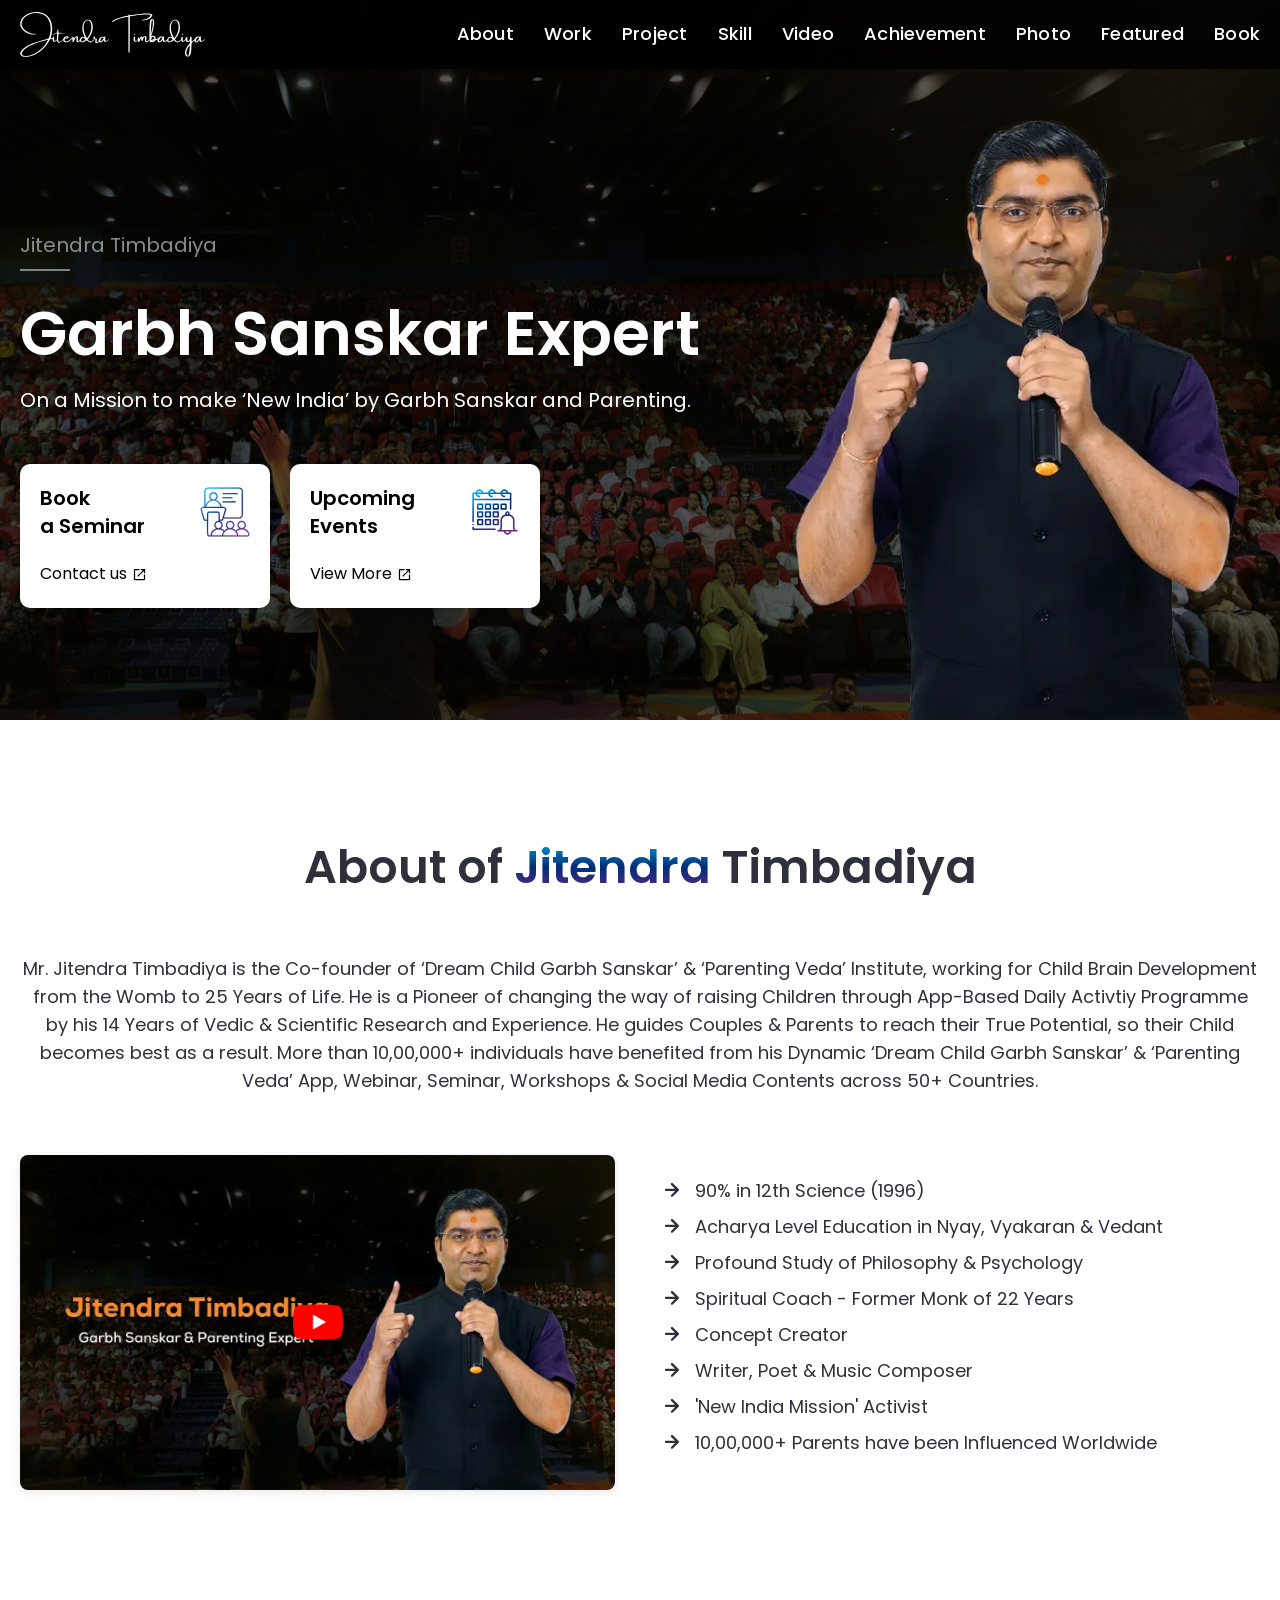
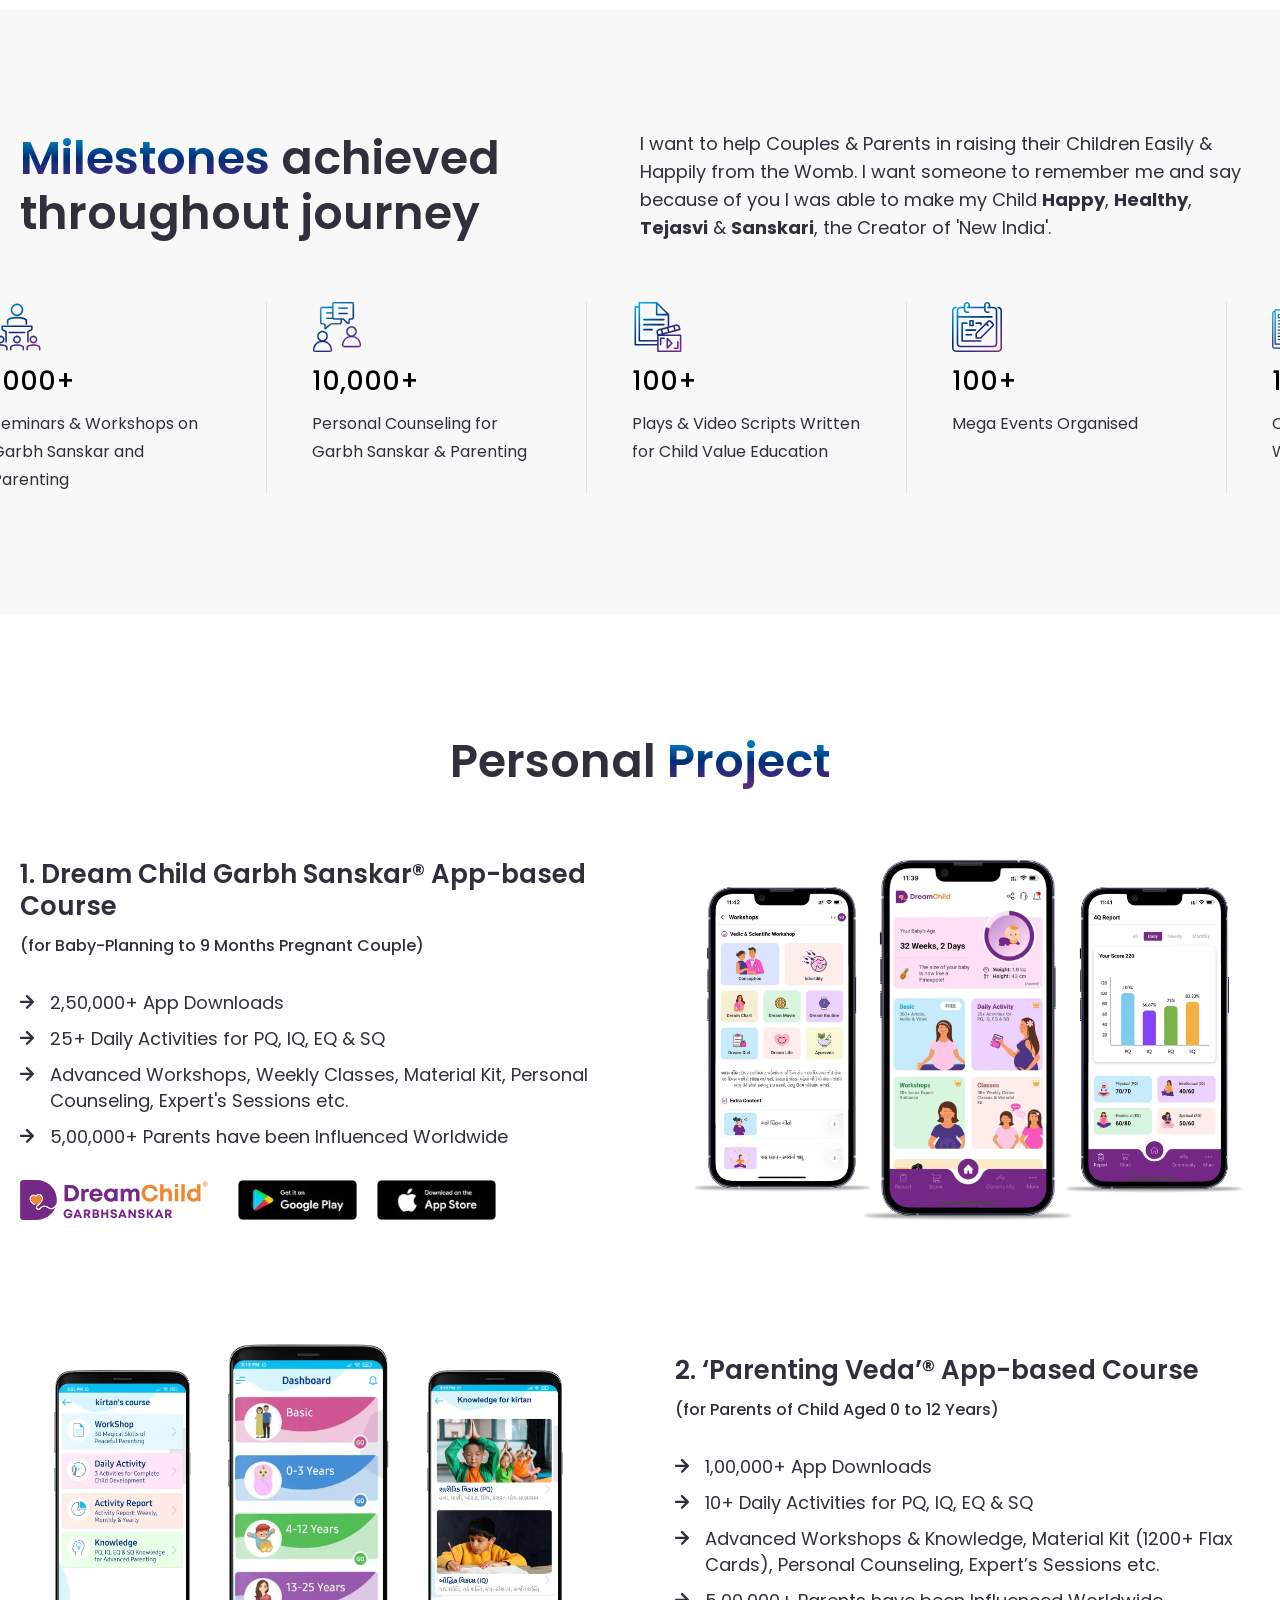
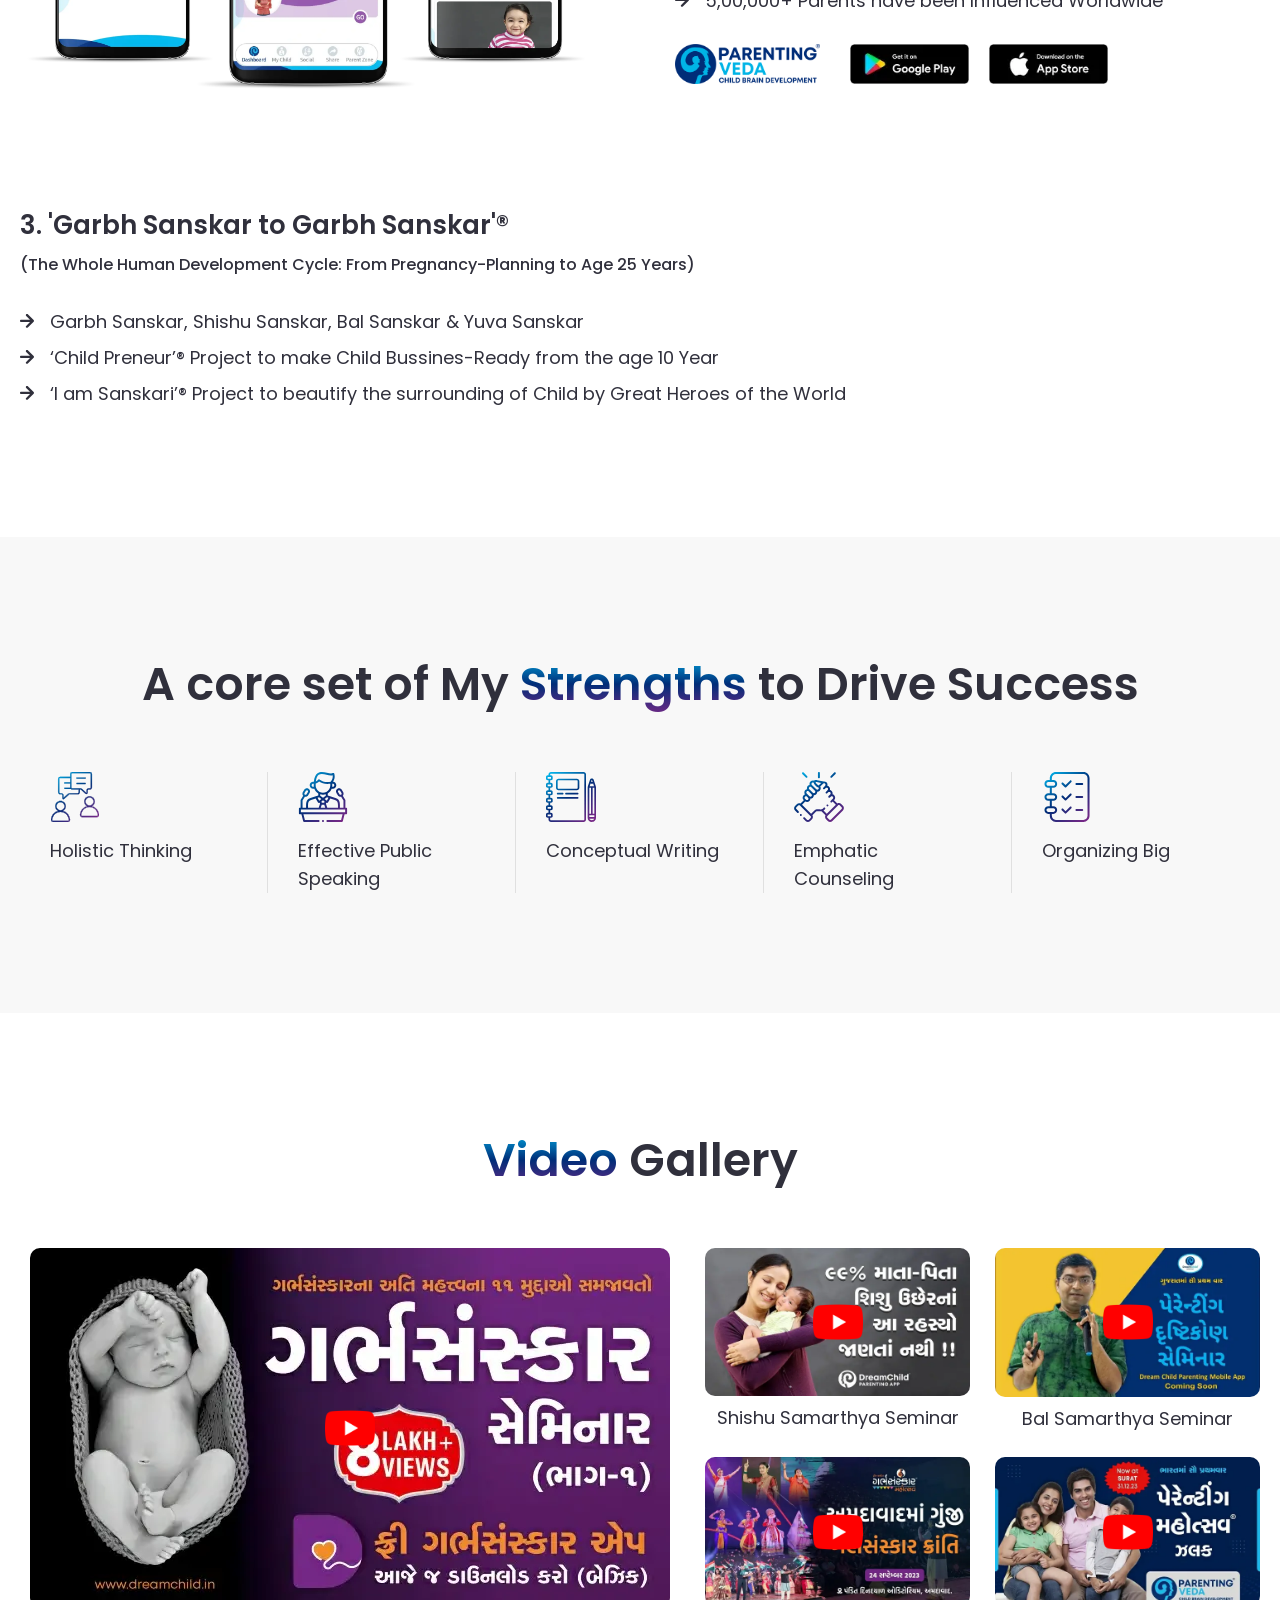
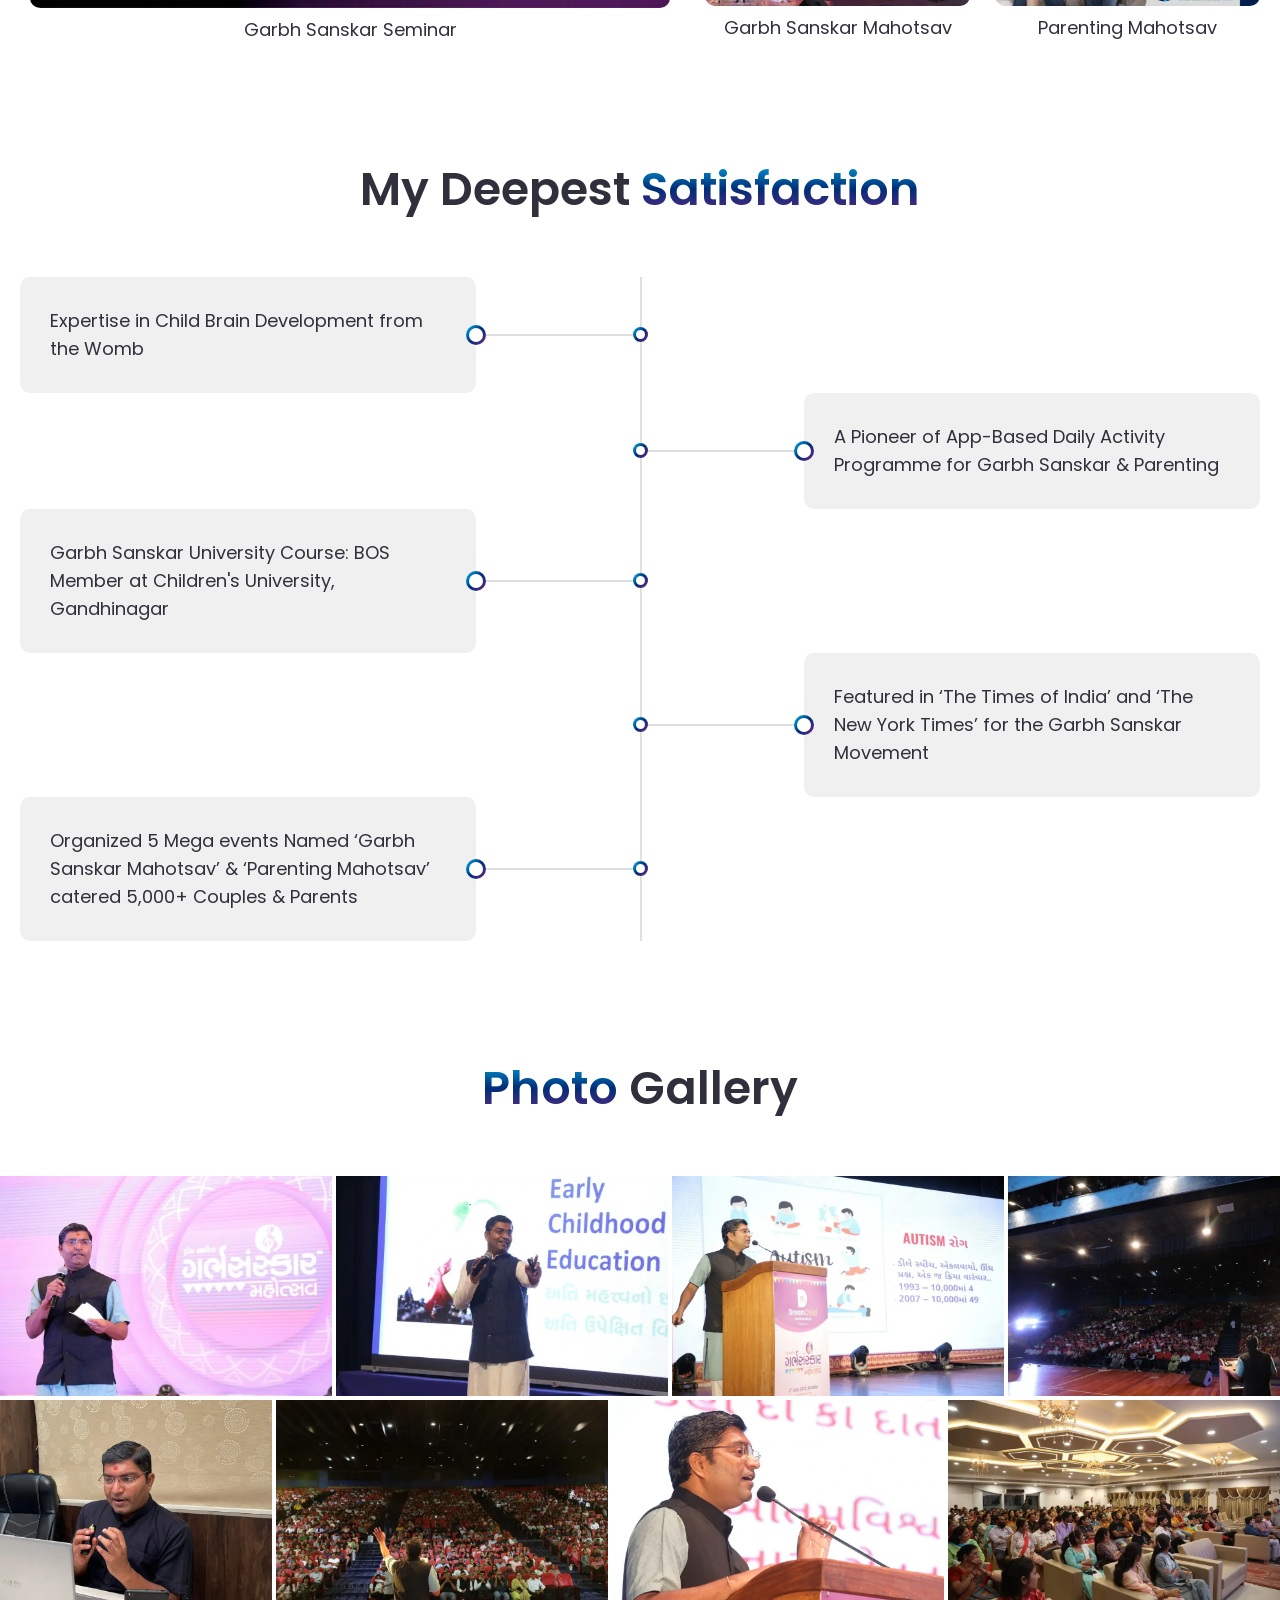
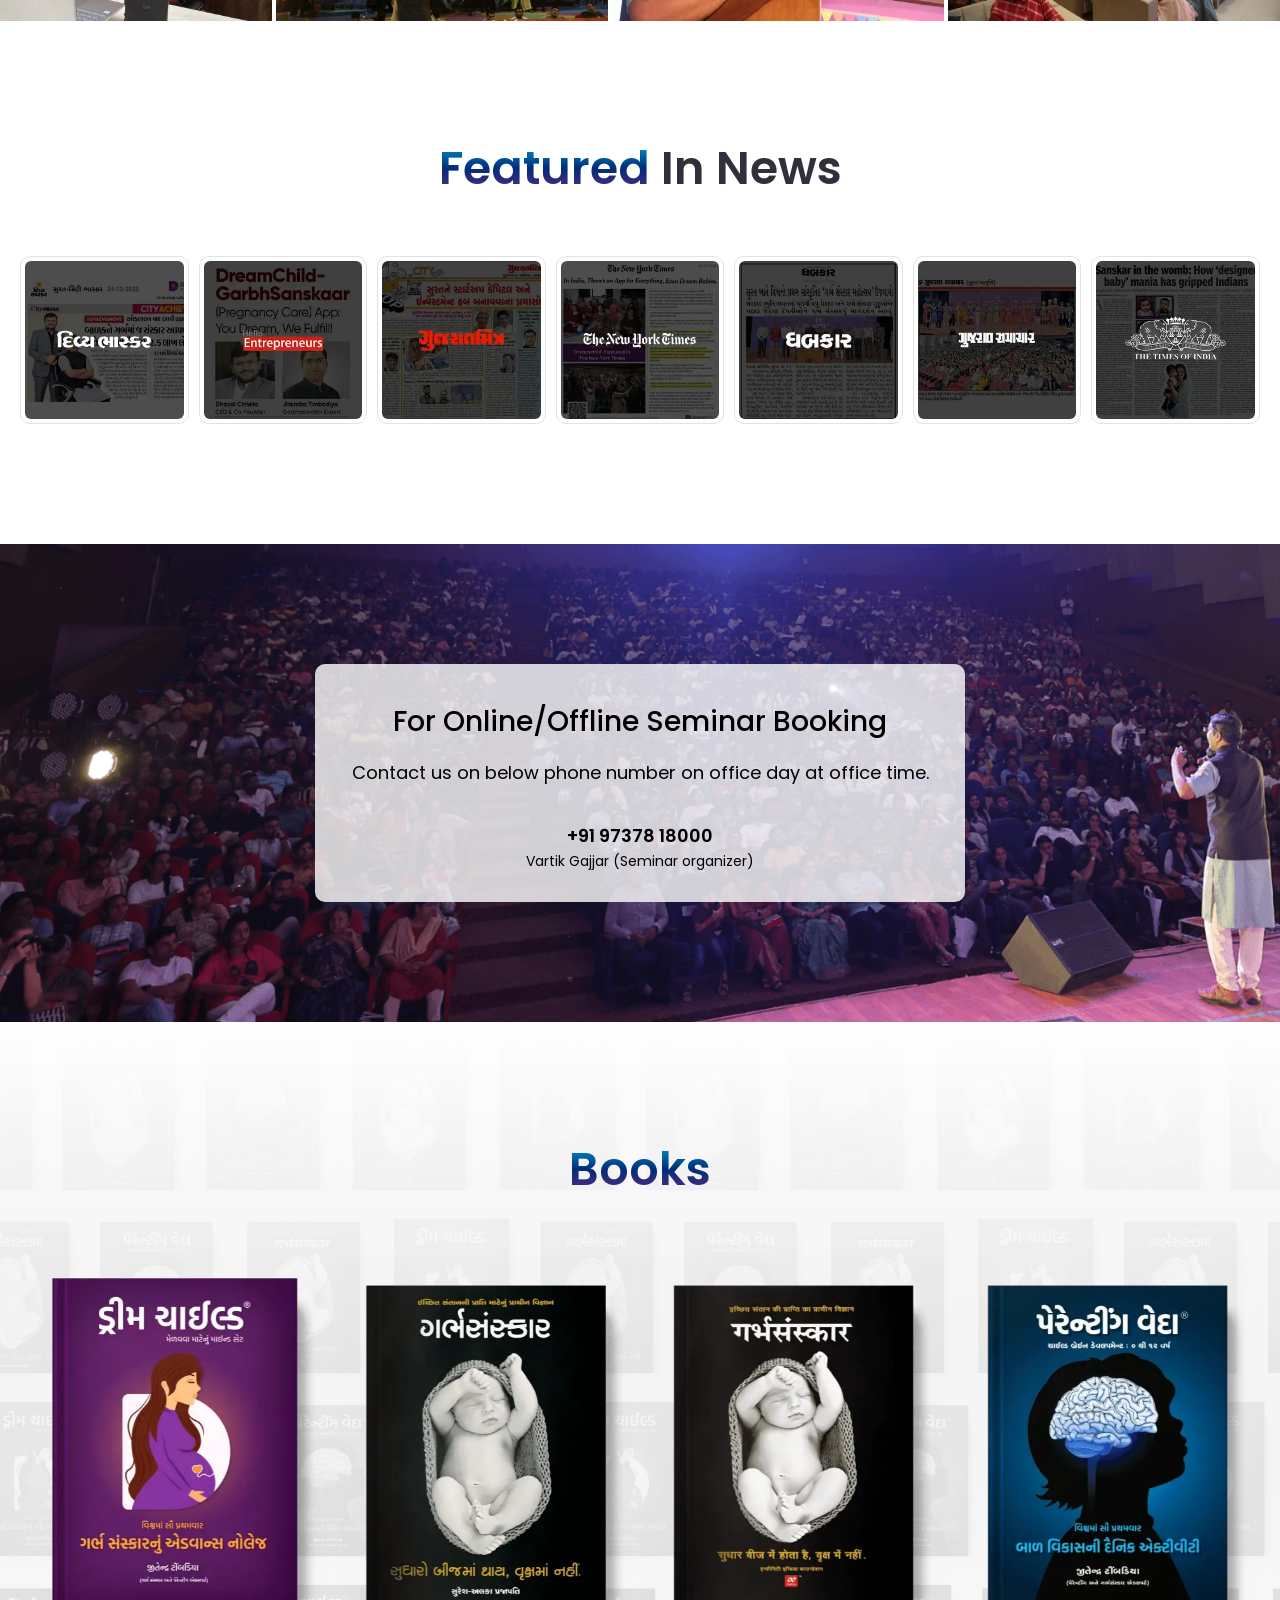
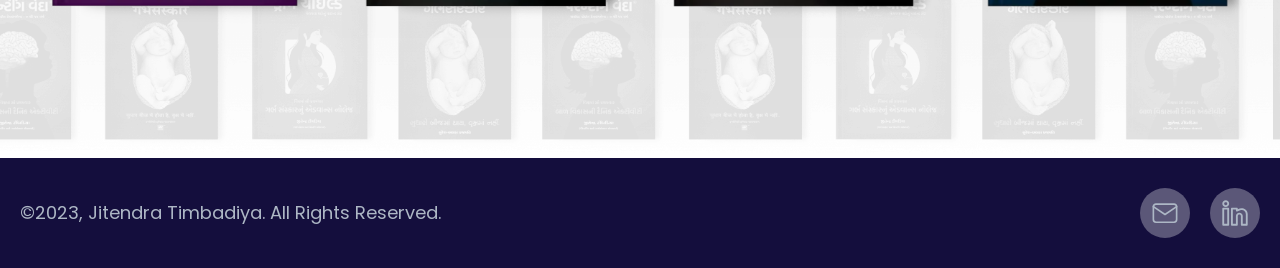
==== index.html @ 281cd32d "meta tag added" ====
<!DOCTYPE html>
<html lang="en">
  <head>
    <meta charset="utf-8" />
    <meta
      name="description"
      content="Discover how Mr. Jitendra Timbadiya, Co-founder of ‘Dream Child Garbh Sanskar’ & ‘Parenting Veda,’ is revolutionizing child brain development from the womb to 25 years. With 14 years of Vedic & scientific research, he empowers parents through app-based programs, webinars, and workshops, benefiting 1M+ individuals across 50+ countries"
    />
    <title>Jitendra Timbadiya</title>
    <meta name="viewport" content="width=device-width, initial-scale=1.0" />
    <link rel="stylesheet" href="style.css" />
    <link rel="stylesheet" href="responsivestyle.css" />
    <link rel="preconnect" href="https://fonts.googleapis.com" />
    <link rel="preconnect" href="https://fonts.gstatic.com" crossorigin />
    <link
      href="https://fonts.googleapis.com/css2?family=Poppins:wght@400;500;600;700;800&display=swap"
      rel="stylesheet"
    />
    <link
      href="https://unpkg.com/boxicons@2.0.9/css/boxicons.min.css"
      rel="stylesheet"
    />
    <link href="lightbox.css" rel="stylesheet" />
  </head>

  <body>
    <div class="navbar">
      <div class="container">
        <nav>
          <a href="/" aria-current="page" class="logo" aria-label="home">
            <img
              src="img/JT-logo.svg"
              loading="lazy"
              alt="Logo"
              class="logo-image"
            />
          </a>
          <ul id="menuList">
            <li><a href="#About">About</a></li>
            <li><a href="#work">Work</a></li>
            <li><a href="#Project">Project</a></li>
            <li><a href="#Skill">Skill</a></li>
            <li><a href="#video">Video</a></li>
            <li><a href="#Achievement">Achievement</a></li>
            <li><a href="#photo">Photo</a></li>
            <li><a href="#Featured">Featured</a></li>
            <li><a href="#Book">Book</a></li>
          </ul>
          <div class="menu-icon">
            <img
              src="img/menu-icon.svg"
              alt="menu-icon"
              onclick="toggleMenu()"
            />
          </div>
        </nav>
      </div>
    </div>

    <script>
      let menuList = document.getElementById("menuList");
      menuList.style.maxHeight = "0px";

      function toggleMenu() {
        if (menuList.style.maxHeight == "0px") {
          menuList.style.maxHeight = "700px";
        } else {
          menuList.style.maxHeight = "0px";
        }
      }
    </script>

    <section
      style="
        background-image: url('img/header-img.jpg');
        background-position: 100%;
        background-repeat: no-repeat;
        background-size: cover;
        padding-bottom: 0;
      "
    >
      <div class="hero-section-overlap"></div>
      <div class="container">
        <div class="hero-wrapper">
          <div class="hero-title-wrapper">
            <div class="title-wrapper">
              <h1>Jitendra Timbadiya</h1>
              <div></div>
            </div>
            <div class="text-tricker-mask">
              <div class="text-triker-wrapper">
                <div class="header-title">Garbh Sanskar Expert</div>
                <div class="header-title">Parenting Expert</div>
                <div class="header-title">Master Trainer</div>
                <div class="header-title">Spiritual Coach</div>
                <div class="header-title">Concept Creator</div>
                <div class="header-title">Writer and Poet</div>
                <div class="header-title">Music Composer</div>
              </div>
            </div>
            <p class="header-pera">
              On a Mission to make ‘New India’ by Garbh Sanskar and Parenting.
            </p>
            <div class="cta-wrapper desktop">
              <a href="#Contact" class="cta-block">
                <div class="cta-header">
                  <div>Book <br />a Seminar</div>
                  <div class="skill-icon">
                    <img
                      src="img/seminar.svg"
                      loading="lazy"
                      alt="Seminar icon"
                    />
                  </div>
                </div>
                <div class="cta-bottom">
                  <p>Contact us</p>
                  <img
                    src="img/link.svg"
                    class="cta-arrow"
                    loading="lazy"
                    alt="Link icon"
                  />
                </div>
              </a>
              <a
                href="https://www.dreamchild.in/events"
                class="cta-block"
                target="_blank"
              >
                <div class="cta-header">
                  <p>Upcoming<br />Events</p>
                  <div class="skill-icon">
                    <img src="img/event.svg" loading="lazy" alt="Event Icon" />
                  </div>
                </div>
                <div class="cta-bottom">
                  <p>View More</p>
                  <img
                    src="img/link.svg"
                    class="cta-arrow"
                    loading="lazy"
                    alt="Link icon"
                  />
                </div>
              </a>
            </div>
          </div>
          <div class="hero-image-block">
            <img
              src="img/jt-img.webp"
              class="jt-sir-image"
              loading="lazy"
              sizes="(max-width: 479px) 94vw, (max-width: 767px) 71vw, (max-width: 991px) 43vw, 38vw"
              alt="Jitendra Timbadiya"
            />
          </div>
        </div>
      </div>
    </section>

    <section class="mobile-card">
      <div class="container">
        <div class="hero-card-block">
          <div class="cta-wrapper mobile">
            <a href="#Contact" class="cta-block">
              <div class="cta-header">
                <div>Book <br />a Seminar</div>
                <div class="skill-icon">
                  <img
                    src="img/seminar.svg"
                    loading="lazy"
                    alt="Seminar icon"
                  />
                </div>
              </div>
              <div class="cta-bottom">
                <p>Contact us</p>
                <img
                  src="img/link.svg"
                  class="cta-arrow"
                  loading="lazy"
                  alt="Link icon"
                />
              </div>
            </a>
            <a
              href="https://www.dreamchild.in/events"
              class="cta-block"
              target="_blank"
            >
              <div class="cta-header">
                <p>Upcoming<br />Events</p>
                <div class="skill-icon">
                  <img src="img/event.svg" loading="lazy" alt="Event Icon" />
                </div>
              </div>
              <div class="cta-bottom">
                <p>View More</p>
                <img
                  src="img/link.svg"
                  class="cta-arrow"
                  loading="lazy"
                  alt="Link icon"
                />
              </div>
            </a>
          </div>
        </div>
      </div>
    </section>

    <section id="About" scroll-margin-top="100px">
      <div class="container">
        <h2>About of <span class="linear-color">Jitendra</span> Timbadiya</h2>
        <div class="element-wrapper">
          <p class="center">
            Mr. Jitendra Timbadiya is the Co-founder of ‘Dream Child Garbh
            Sanskar’ & ‘Parenting Veda’ Institute, working for Child Brain
            Development from the Womb to 25 Years of Life. He is a Pioneer of
            changing the way of raising Children through App-Based Daily
            Activtiy Programme by his 14 Years of Vedic & Scientific Research
            and Experience. He guides Couples & Parents to reach their True
            Potential, so their Child becomes best as a result. More than
            10,00,000+ individuals have benefited from his Dynamic ‘Dream Child
            Garbh Sanskar’ & ‘Parenting Veda’ App, Webinar, Seminar, Workshops &
            Social Media Contents across 50+ Countries.
          </p>
        </div>
        <div class="element-wrapper">
          <div class="about-block">
            <div class="flex-block">
              <div
                class="lightbox-item play-icon-parent"
                onclick="openLightbox('https://www.youtube.com/embed/daupMiw5pj4')"
              >
                <img src="img/jt-intro.webp" alt="Video 1 Thumbnail" />
                <img src="img/youtube.png" alt="Play Icon" id="play-icon-btn" />
              </div>
            </div>
            <div class="flex-block">
              <ul role="list">
                <li class="list-item">90% in 12th Science (1996)</li>
                <li class="list-item">
                  Acharya Level Education in Nyay, Vyakaran & Vedant
                </li>
                <li class="list-item">
                  Profound Study of Philosophy & Psychology
                </li>
                <li class="list-item">
                  Spiritual Coach - Former Monk of 22 Years
                </li>
                <li class="list-item">Concept Creator</li>
                <li class="list-item">Writer, Poet & Music Composer</li>
                <li class="list-item">'New India Mission' Activist</li>
                <li class="list-item mb-0">
                  10,00,000+ Parents have been Influenced Worldwide
                </li>
              </ul>
            </div>
          </div>
        </div>
      </div>
    </section>

    <section id="work" class="bg">
      <div class="container">
        <div class="row">
          <div class="row-block">
            <h2 class="align-start">
              <span class="linear-color">Milestones</span> achieved throughout
              journey
            </h2>
          </div>
          <div class="row-block">
            <p class="mb-0">
              I want to help Couples & Parents in raising their Children Easily
              & Happily from the Womb. I want someone to remember me and say
              because of you I was able to make my Child <strong>Happy</strong>,
              <strong>Healthy</strong>, <strong>Tejasvi</strong> &
              <strong>Sanskari</strong>, the Creator of 'New India'.
            </p>
          </div>
        </div>
      </div>
      <div class="element-wrapper">
        <div class="card-flex-wrapper">
          <div class="card-flex">
            <div class="card-block">
              <div class="skill-icon">
                <img
                  src="img/a-seminar.svg"
                  loading="lazy"
                  alt="seminar icon"
                />
              </div>
              <p class="number">1000+</p>
              <p class="card-text">
                Seminars & Workshops on Garbh Sanskar and Parenting
              </p>
            </div>
            <div class="card-block">
              <div class="skill-icon">
                <img
                  src="img/a-counselling.svg"
                  loading="lazy"
                  alt="Counseling"
                />
              </div>
              <p class="number">10,000+</p>
              <p class="card-text">
                Personal Counseling for Garbh Sanskar & Parenting
              </p>
            </div>
            <div class="card-block">
              <div class="skill-icon">
                <img
                  src="img/a-video-script.svg"
                  loading="lazy"
                  alt="Video Script"
                />
              </div>
              <p class="number">100+</p>
              <p class="card-text">
                Plays & Video Scripts Written for Child Value Education
              </p>
            </div>
            <div class="card-block">
              <div class="skill-icon">
                <img
                  src="img/a-event.svg"
                  loading="lazy"
                  alt="event organization"
                />
              </div>
              <p class="number">100+</p>
              <p class="card-text">Mega Events Organised</p>
            </div>
            <div class="card-block">
              <div class="skill-icon">
                <img
                  src="img/a-book-written.svg"
                  loading="lazy"
                  alt="book Written"
                />
              </div>
              <p class="number">10+</p>
              <p class="card-text">Children and Youth Books Written</p>
            </div>
            <div class="card-block">
              <div class="skill-icon">
                <img
                  src="img/a-magazine-written.svg"
                  loading="lazy"
                  alt="Magazine written"
                />
              </div>
              <p class="number">100+</p>
              <p class="card-text">Children Magazine Written</p>
            </div>
            <div class="card-block">
              <div class="skill-icon">
                <img
                  src="img/a-song-written.svg"
                  loading="lazy"
                  alt="Song Written"
                />
              </div>
              <p class="number">100+</p>
              <p class="card-text">Children and Spiritual Songs Written</p>
            </div>
            <div class="card-block">
              <div class="skill-icon">
                <img
                  src="img/a-course-written.svg"
                  loading="lazy"
                  alt="Course written"
                />
              </div>
              <p class="number">Basic & Advance</p>
              <p class="card-text">
                Children & Youth Development Course Written
              </p>
            </div>
          </div>
        </div>
      </div>
    </section>

    <section id="Project">
      <div class="container">
        <h2>Personal <span class="linear-color">Project</span></h2>
        <div class="element-wrapper">
          <div class="project-row">
            <div class="project-detail _1">
              <h3>1. Dream Child Garbh Sanskar® App-based Course</h3>
              <p class="time-duration">
                (for Baby-Planning to 9 Months Pregnant Couple)
              </p>
              <ul role="list" class="project-list">
                <li class="list-item">2,50,000+ App Downloads</li>
                <li class="list-item">
                  25+ Daily Activities for PQ, IQ, EQ & SQ
                </li>
                <li class="list-item">
                  Advanced Workshops, Weekly Classes, Material Kit, Personal
                  Counseling, Expert's Sessions etc.
                </li>
                <li class="list-item mb-0">
                  5,00,000+ Parents have been Influenced Worldwide
                </li>
              </ul>
              <div class="button-wrapper">
                <a
                  href="https://www.dreamchild.in/"
                  target="_blank"
                  class="comman-buttton"
                >
                  <img src="img/dc-logo.svg" loading="lazy" alt="App Store" />
                </a>
                <div class="button-block">
                  <a
                    href="https://play.google.com/store/apps/details?id=com.weapplinse.dreamchild"
                    target="_blank"
                    class="comman-buttton"
                  >
                    <img
                      src="img/google-play.webp"
                      loading="lazy"
                      alt="Google Play"
                    />
                  </a>
                  <a
                    href="https://apps.apple.com/in/app/dreamchild-garbh-sanskar/id1492221776"
                    target="_blank"
                    class="comman-buttton"
                  >
                    <img
                      src="img/app-store.webp"
                      loading="lazy"
                      alt="App Store"
                    />
                  </a>
                </div>
              </div>
            </div>
            <div class="project-image">
              <img
                src="img/dc-mockup-1.webp"
                loading="lazy"
                sizes="(max-width: 479px) 32vw, (max-width: 991px) 33vw, 16vw"
                alt="DC App Mockup"
                class="mockup _2"
              />
              <img
                src="img/dc-mockup-2.webp"
                loading="lazy"
                sizes="(max-width: 479px) 37vw, (max-width: 991px) 38vw, 19vw"
                alt="DC App Mockup"
                class="mockup"
              />
              <img
                src="img/dc-mockup-3.webp"
                loading="lazy"
                sizes="(max-width: 479px) 32vw, (max-width: 991px) 33vw, 16vw"
                alt="DC App Mockup"
                class="mockup _3"
              />
            </div>
          </div>
          <div class="project-row _2">
            <div class="project-image">
              <img
                src="img/pv-mockup-1.webp"
                loading="lazy"
                sizes="(max-width: 479px) 32vw, (max-width: 991px) 33vw, 16vw"
                alt="PV App Mockup"
                class="mockup _2"
              />
              <img
                src="img/pv-mockup-2.webp"
                loading="lazy"
                sizes="(max-width: 479px) 37vw, (max-width: 991px) 38vw, 19vw"
                alt="PV App Mockup"
                class="mockup"
              />
              <img
                src="img/pv-mockup-3.webp"
                loading="lazy"
                sizes="(max-width: 479px) 32vw, (max-width: 991px) 33vw, 16vw"
                alt="PV App Mockup"
                class="mockup _3"
              />
            </div>
            <div class="project-detail _2">
              <h3>2. ‘Parenting Veda’® App-based Course</h3>
              <p class="time-duration">
                (for Parents of Child Aged 0 to 12 Years)
              </p>
              <ul role="list" class="project-list">
                <li class="list-item">1,00,000+ App Downloads</li>
                <li class="list-item">
                  10+ Daily Activities for PQ, IQ, EQ & SQ
                </li>
                <li class="list-item">
                  Advanced Workshops & Knowledge, Material Kit (1200+ Flax
                  Cards), Personal Counseling, Expert’s Sessions etc.
                </li>
                <li class="list-item mb-0">
                  5,00,000+ Parents have been Influenced Worldwide
                </li>
              </ul>
              <div class="button-wrapper">
                <a
                  href="https://www.parentingveda.com/"
                  target="_blank"
                  class="comman-buttton"
                >
                  <img
                    src="img/pv-logo.webp"
                    loading="lazy"
                    sizes="(max-width: 479px) 32vw, (max-width: 991px) 144.78125px, 14vw"
                    alt="pv-logo"
                  />
                </a>
                <div class="button-block">
                  <a
                    href="https://play.google.com/store/apps/details?id=com.weapplinse.parenting"
                    target="_blank"
                    class="comman-buttton"
                  >
                    <img
                      src="img/google-play.webp"
                      loading="lazy"
                      alt="Google Play"
                    />
                  </a>
                  <a
                    href="https://apps.apple.com/us/app/parenting-veda-app-for-parents/id1576061337"
                    target="_blank"
                    class="comman-buttton"
                  >
                    <img
                      src="img/app-store.webp"
                      loading="lazy"
                      alt="App Store"
                    />
                  </a>
                </div>
              </div>
            </div>
          </div>
          <div>
            <h3>3. 'Garbh Sanskar to Garbh Sanskar'®</h3>
            <p class="time-duration">
              (The Whole Human Development Cycle: From Pregnancy-Planning to Age
              25 Years)
            </p>
            <ul role="list" class="project-list mb-0">
              <li class="list-item">
                Garbh Sanskar, Shishu Sanskar, Bal Sanskar & Yuva Sanskar
              </li>
              <li class="list-item">
                ‘Child Preneur’® Project to make Child Bussines-Ready from the
                age 10 Year
              </li>
              <li class="list-item">
                ‘I am Sanskari’® Project to beautify the surrounding of Child by
                Great Heroes of the World
              </li>
            </ul>
          </div>
        </div>
      </div>
    </section>

    <section id="Skill" class="bg">
      <div class="container">
        <h2 class="center">
          A core set of My <span class="linear-color">Strengths</span> to Drive
          Success
        </h2>
        <div class="element-wrapper">
          <div class="skill-card-wrapper">
            <div class="skill-card">
              <div class="skill-icon">
                <img
                  src="img/a-counselling.svg"
                  loading="lazy"
                  alt="Holistic Thinking"
                />
              </div>
              <p>Holistic Thinking</p>
            </div>
            <div class="skill-card _2">
              <div class="skill-icon">
                <img
                  src="img/s-public-speaking.svg"
                  loading="lazy"
                  alt="Public Speaking"
                />
              </div>
              <p>Effective Public Speaking</p>
            </div>
            <div class="skill-card _1">
              <div class="skill-icon">
                <img src="img/s-writing.svg" loading="lazy" alt="Writing" />
              </div>
              <p>Conceptual Writing</p>
            </div>
            <div class="skill-card _2">
              <div class="skill-icon">
                <img
                  src="img/s-counseling.svg"
                  loading="lazy"
                  alt="Counseling"
                />
              </div>
              <p>Emphatic Counseling</p>
            </div>
            <div class="skill-card last">
              <div class="skill-icon">
                <img src="img/s-organizing.svg" loading="lazy" alt="Organize" />
              </div>
              <p>Organizing Big</p>
            </div>
          </div>
        </div>
      </div>
    </section>

    <section id="video">
      <div class="container">
        <h2 class="center"><span class="linear-color">Video</span> Gallery</h2>
        <div class="element-wrapper">
          <div class="video-gallery">
            <div id="video-1" class="featured-video">
              <div
                class="video-container"
                onclick="openLightbox('https://www.youtube.com/embed/YC9L-CEvy5g')"
              >
                <div class="play-icon-parent">
                  <img
                    src="img/v-gs-seminar.webp"
                    alt="Video Thumbnail"
                    id="thumbnail"
                  />
                  <img
                    src="img/youtube.png"
                    alt="Play Icon"
                    id="play-icon-btn"
                  />
                </div>
                <div class="video-title">
                  <p>Garbh Sanskar Seminar</p>
                </div>
              </div>
            </div>
            <div id="video-2">
              <div
                class="video-container"
                onclick="openLightbox('https://www.youtube.com/embed/6CfhagJSUdk')"
              >
                <div class="play-icon-parent">
                  <img
                    src="img/v-shishu-samrthya.webp"
                    alt="Video Thumbnail"
                    id="thumbnail"
                  />
                  <img
                    src="img/youtube.png"
                    alt="Play Icon"
                    id="play-icon-btn"
                  />
                </div>
                <div class="video-title">
                  <p>Shishu Samarthya Seminar</p>
                </div>
              </div>
            </div>
            <div id="video-3">
              <div
                class="video-container"
                onclick="openLightbox('https://www.youtube.com/embed/1Kk1J8RGsOU')"
              >
                <div class="play-icon-parent">
                  <img
                    src="img/v-bal-samarthya.webp"
                    alt="Video Thumbnail"
                    id="thumbnail"
                  />
                  <img
                    src="img/youtube.png"
                    alt="Play Icon"
                    id="play-icon-btn"
                  />
                </div>
                <div class="video-title">
                  <p>Bal Samarthya Seminar</p>
                </div>
              </div>
            </div>
            <div id="video-4">
              <div
                class="video-container"
                onclick="openLightbox('https://www.youtube.com/embed/ElPHcQ1AUw4')"
              >
                <div class="play-icon-parent">
                  <img
                    src="img/v-gs-mahotsav.webp"
                    alt="Video Thumbnail"
                    id="thumbnail"
                  />
                  <img
                    src="img/youtube.png"
                    alt="Play Icon"
                    id="play-icon-btn"
                  />
                </div>
                <div class="video-title">
                  <p>Garbh Sanskar Mahotsav</p>
                </div>
              </div>
            </div>
            <div id="video-5">
              <div
                class="video-container"
                onclick="openLightbox('https://www.youtube.com/embed/_01uHZuZMNA')"
              >
                <div class="play-icon-parent">
                  <img
                    src="img/v-parenting-mahotsav.webp"
                    alt="Video Thumbnail"
                    id="thumbnail"
                  />
                  <img
                    src="img/youtube.png"
                    alt="Play Icon"
                    id="play-icon-btn"
                  />
                </div>
                <div class="video-title">
                  <p>Parenting Mahotsav</p>
                </div>
              </div>
            </div>
          </div>
        </div>
      </div>
    </section>

    <section id="Achievement" scroll-margin-top="100px" class="pt-0">
      <div class="container">
        <h2 class="center">
          My Deepest <span class="linear-color">Satisfaction</span>
        </h2>
        <div class="element-wrapper">
          <div class="roadmap-wrapper">
            <div class="center-line"></div>
            <div class="line-card-block left">
              <div class="line-card left">
                <p>Expertise in Child Brain Development from the Womb</p>
              </div>
              <div class="connector left">
                <div class="circle big">
                  <div class="circle-inner"></div>
                </div>
                <div class="line"></div>
                <div class="circle small">
                  <div class="circle-inner"></div>
                </div>
              </div>
            </div>
            <div class="line-card-block right">
              <div class="connector right">
                <div class="circle small">
                  <div class="circle-inner"></div>
                </div>
                <div class="line"></div>
                <div class="circle big">
                  <div class="circle-inner"></div>
                </div>
              </div>
              <div class="line-card">
                <p>
                  A Pioneer of App-Based Daily Activity Programme for Garbh
                  Sanskar & Parenting
                </p>
              </div>
            </div>
            <div class="line-card-block left">
              <div class="line-card">
                <p>
                  Garbh Sanskar University Course: BOS Member at Children's
                  University, Gandhinagar
                </p>
              </div>
              <div class="connector left">
                <div class="circle big">
                  <div class="circle-inner"></div>
                </div>
                <div class="line"></div>
                <div class="circle small">
                  <div class="circle-inner"></div>
                </div>
              </div>
            </div>
            <div class="line-card-block right">
              <div class="connector right">
                <div class="circle small">
                  <div class="circle-inner"></div>
                </div>
                <div class="line"></div>
                <div class="circle big">
                  <div class="circle-inner"></div>
                </div>
              </div>
              <div class="line-card">
                <p>
                  Featured in ‘The Times of India’ and ‘The New York Times’ for
                  the Garbh Sanskar Movement
                </p>
              </div>
            </div>
            <div class="line-card-block left mb-0">
              <div class="line-card">
                <p>
                  Organized 5 Mega events Named ‘Garbh Sanskar Mahotsav’ &
                  ‘Parenting Mahotsav’ catered 5,000+ Couples & Parents
                </p>
              </div>
              <div class="connector left">
                <div class="circle big">
                  <div class="circle-inner"></div>
                </div>
                <div class="line"></div>
                <div class="circle small">
                  <div class="circle-inner"></div>
                </div>
              </div>
            </div>
          </div>
        </div>
      </div>
    </section>

    <section id="photo" class="pt-0">
      <div class="container">
        <h2 class="center"><span class="linear-color">Photo</span> Gallery</h2>
      </div>
      <div class="element-wrapper">
        <div class="picture-wrapper left-wrapper">
          <div class="d-flex">
            <div class="lightbox-2">
              <img
                src="img/p-1.webp"
                loading="lazy"
                alt="Event Image"
                class="full-height"
              />
            </div>
            <div class="lightbox-2">
              <img
                src="img/p-2.webp"
                loading="lazy"
                alt="Event Image"
                class="full-height"
              />
            </div>
            <div class="lightbox-2">
              <img
                src="img/p-3.webp"
                loading="lazy"
                alt="Event Image"
                class="full-height"
              />
            </div>
            <div class="lightbox-2">
              <img
                src="img/p-4.webp"
                loading="lazy"
                alt="Event Image"
                class="full-height"
              />
            </div>
            <div class="lightbox-2">
              <img
                src="img/p-5.webp"
                loading="lazy"
                alt="Event Image"
                class="full-height"
              />
            </div>
            <div class="lightbox-2">
              <img
                src="img/p-6.webp"
                loading="lazy"
                alt="Event Image"
                class="full-height"
              />
            </div>
            <div class="lightbox-2">
              <img
                src="img/p-7.webp"
                loading="lazy"
                alt="Event Image"
                class="full-height"
              />
            </div>
            <div class="lightbox-2">
              <img
                src="img/p-8.webp"
                loading="lazy"
                alt="Event Image"
                class="full-height"
              />
            </div>
          </div>
          <div class="d-flex">
            <div class="lightbox-2">
              <img
                src="img/p-1.webp"
                loading="lazy"
                alt="Event Image"
                class="full-height"
              />
            </div>
            <div class="lightbox-2">
              <img
                src="img/p-2.webp"
                loading="lazy"
                alt="Event Image"
                class="full-height"
              />
            </div>
            <div class="lightbox-2">
              <img
                src="img/p-3.webp"
                loading="lazy"
                alt="Event Image"
                class="full-height"
              />
            </div>
            <div class="lightbox-2">
              <img
                src="img/p-4.webp"
                loading="lazy"
                alt="Event Image"
                class="full-height"
              />
            </div>
            <div class="lightbox-2">
              <img
                src="img/p-5.webp"
                loading="lazy"
                alt="Event Image"
                class="full-height"
              />
            </div>
            <div class="lightbox-2">
              <img
                src="img/p-6.webp"
                loading="lazy"
                alt="Event Image"
                class="full-height"
              />
            </div>
            <div class="lightbox-2">
              <img
                src="img/p-7.webp"
                loading="lazy"
                alt="Event Image"
                class="full-height"
              />
            </div>
            <div class="lightbox-2">
              <img
                src="img/p-8.webp"
                loading="lazy"
                alt="Event Image"
                class="full-height"
              />
            </div>
          </div>
        </div>
        <div class="picture-wrapper right-wrapper">
          <div class="d-flex">
            <div class="lightbox-2">
              <img
                src="img/p-9.webp"
                loading="lazy"
                alt="Event Image"
                class="full-height"
              />
            </div>
            <div class="lightbox-2">
              <img
                src="img/p-10.webp"
                loading="lazy"
                alt="Event Image"
                class="full-height"
              />
            </div>
            <div class="lightbox-2">
              <img
                src="img/p-11.webp"
                loading="lazy"
                alt="Event Image"
                class="full-height"
              />
            </div>
            <div class="lightbox-2">
              <img
                src="img/p-12.webp"
                loading="lazy"
                alt="Event Image"
                class="full-height"
              />
            </div>
            <div class="lightbox-2">
              <img
                src="img/p-13.webp"
                loading="lazy"
                alt="Event Image"
                class="full-height"
              />
            </div>
            <div class="lightbox-2">
              <img
                src="img/p-14.webp"
                loading="lazy"
                alt="Event Image"
                class="full-height"
              />
            </div>
            <div class="lightbox-2">
              <img
                src="img/p-15.webp"
                loading="lazy"
                alt="Event Image"
                class="full-height"
              />
            </div>
            <div class="lightbox-2">
              <img
                src="img/p-16.webp"
                loading="lazy"
                alt="Event Image"
                class="full-height"
              />
            </div>
          </div>
          <div class="d-flex">
            <div class="lightbox-2">
              <img
                src="img/p-9.webp"
                loading="lazy"
                alt="Event Image"
                class="full-height"
              />
            </div>
            <div class="lightbox-2">
              <img
                src="img/p-10.webp"
                loading="lazy"
                alt="Event Image"
                class="full-height"
              />
            </div>
            <div class="lightbox-2">
              <img
                src="img/p-11.webp"
                loading="lazy"
                alt="Event Image"
                class="full-height"
              />
            </div>
            <div class="lightbox-2">
              <img
                src="img/p-12.webp"
                loading="lazy"
                alt="Event Image"
                class="full-height"
              />
            </div>
            <div class="lightbox-2">
              <img
                src="img/p-13.webp"
                loading="lazy"
                alt="Event Image"
                class="full-height"
              />
            </div>
            <div class="lightbox-2">
              <img
                src="img/p-14.webp"
                loading="lazy"
                alt="Event Image"
                class="full-height"
              />
            </div>
            <div class="lightbox-2">
              <img
                src="img/p-15.webp"
                loading="lazy"
                alt="Event Image"
                class="full-height"
              />
            </div>
            <div class="lightbox-2">
              <img
                src="img/p-16.webp"
                loading="lazy"
                alt="Event Image"
                class="full-height"
              />
            </div>
          </div>
        </div>
      </div>
    </section>

    <section id="Featured" class="pt-0">
      <div class="container">
        <h2 class="center">
          <span class="linear-color">Featured</span> In News
        </h2>
        <div class="element-wrapper">
          <div class="featured-wrapper">
            <a
              class="featured-card"
              href="img/n-divyabhaskar-view.jpg"
              data-lightbox="models"
              data-title="Divya Bhaskar"
            >
              <img
                src="img/n-divyabhaskar.webp"
                loading="lazy"
                alt="News Image"
                class="feature-thumbnail"
              />
            </a>
            <a
              class="featured-card"
              href="img/Hello Entrepreneurs.jpg"
              data-lightbox="models"
              data-title="Hello Entrepreneurs"
            >
              <img
                src="img/n-hello-entreprenurs.webp"
                loading="lazy"
                alt="News Image"
                class="feature-thumbnail"
              />
            </a>
            <a
              class="featured-card"
              href="img/Gujarat Mitra Post.jpg"
              data-lightbox="models"
              data-title="Gujarat Mitra"
            >
              <img
                src="img/n-gujarat mitra.webp"
                loading="lazy"
                alt="News Image"
                class="feature-thumbnail"
              />
            </a>
            <a
              class="featured-card"
              href="img/NewYorkPost.jpg"
              data-lightbox="models"
              data-title="The New York Times"
            >
              <img
                src="img/n-nyt.webp"
                loading="lazy"
                alt="News Image"
                class="feature-thumbnail"
              />
            </a>
            <a
              class="featured-card"
              href="img/n-dhabkar-view.jpg"
              data-lightbox="models"
              data-title="Dhabkar"
            >
              <img
                src="img/n-dhabkar.webp"
                loading="lazy"
                alt="News Image"
                class="feature-thumbnail"
              />
            </a>
            <a
              class="featured-card"
              href="img/652006b3d0cc90859324d797_5-image.jpg"
              data-lightbox="models"
              data-title="Gujarat Samachar"
            >
              <img
                src="img/n-gujaratsamachar.webp"
                loading="lazy"
                alt="News Image"
                class="feature-thumbnail"
              />
            </a>
            <a
              class="featured-card"
              href="img/652006efaec4d72161786a79_9-image.jpg"
              data-lightbox="models"
              data-title="The Times of India"
            >
              <img
                src="img/n-toi.webp"
                loading="lazy"
                alt="News Image"
                class="feature-thumbnail"
              />
            </a>
          </div>
        </div>
      </div>
    </section>

    <section id="Contact" class="contact">
      <div class="container">
        <div class="contact-wrapper">
          <h2 class="contact-title">For Online/Offline Seminar Booking</h2>
          <p>Contact us on below phone number on office day at office time.</p>
          <div class="contact-block">
            <a href="#" class="link">+91 97378 18000</a>
            <p class="contact-post">Vartik Gajjar (Seminar organizer)</p>
          </div>
        </div>
      </div>
    </section>

    <section id="Book" class="book-section">
      <div class="container">
        <h2 class="center"><span class="linear-color">Books</span></h2>
        <div class="element-wrapper">
          <div class="book-row">
            <a
              href="https://store.dreamchild.in/products/dreamchild-book"
              target="_blank"
              class="book-wrapper"
            >
              <img
                src="img/b-mindset.webp"
                loading="lazy"
                alt="Dreamchild Book"
                class="book-image"
              />
            </a>
            <a
              href="https://store.dreamchild.in/products/garbhsanskar-gujarati"
              target="_blank"
              class="book-wrapper"
            >
              <img
                src="img/b-garbhsanskar-g.webp"
                loading="lazy"
                alt="Garbhsanskar Book"
                class="book-image"
              />
            </a>
            <a
              href="https://store.dreamchild.in/products/garbhsanskar-hindi"
              target="_blank"
              class="book-wrapper"
            >
              <img
                src="img/b-garbhsanskar-h.webp"
                loading="lazy"
                alt="Garbhsanskar Book"
                class="book-image"
              />
            </a>
            <a
              href="https://www.amazon.in/PARENTING-VEDA-Child-Brain-Development/dp/B0CSG1NGZ5"
              target="_blank"
              class="book-wrapper"
            >
              <img
                src="img/b-parenting.webp"
                loading="lazy"
                alt="Parenting Veda Book"
                class="book-image"
              />
            </a>
          </div>
        </div>
      </div>
    </section>

    <section class="section footer">
      <div class="container">
        <div class="footer-wrapper">
          <p>©2023, Jitendra Timbadiya. All Rights Reserved.</p>
          <div class="social-icon-block">
            <a href="mailto:jitendra@dreamchild.in" class="social-link-block">
              <img src="img/mail.svg" loading="lazy" alt="Mail Icon" />
            </a>
            <a
              href="https://www.linkedin.com/in/jitendra-timbadiya-5989591b2/"
              target="_blank"
              class="social-link-block"
            >
              <img
                src="img/linked-in.svg"
                loading="lazy"
                alt="Linked in Icon"
              />
            </a>
          </div>
        </div>
      </div>
    </section>
    <!-- Lightbox Modal -->
    <div id="lightbox-modal" class="lightbox-modal">
      <span class="lightbox-close">&times;</span>
      <div class="lightbox-content">
        <iframe
          id="lightbox-video"
          class="lightbox-video"
          src=""
          frameborder="0"
          allowfullscreen
        ></iframe>
        <img
          id="lightbox-image"
          class="lightbox-image"
          src=""
          alt="Lightbox Image"
        />
      </div>
    </div>

    <script src="script.js"></script>
    <script src="lightbox-plus-jquery.js"></script>
  </body>
</html>
---- style.css ----
* {
  box-sizing: border-box;
  margin: 0px;
  padding: 0px;
}
:root {
  --white: white;
  --border-radius: 10px;
  --text: #30303c;
  --black: #000;
  --grey: #52525d;
  --footer-text: #adb7c5;
  --border: #e2e3e4;
  --background: #f8f8f8;
  --linear: linear-gradient(#02b9ef, #002d78 50%, #752886);
}
body {
  color: var(--text);
  background-color: #fff;
  min-height: 100%;
  font-family: "poppins", sans-serif;
  font-size: 18px;
  line-height: 28px;
  font-weight: 400;
}
.lightbox-section {
  padding: 20px;
  text-align: center;
}

.lightbox-grid {
  display: flex;
  flex-wrap: wrap;
  justify-content: center;
  gap: 15px;
}

.lightbox-item {
  display: inline-block;
  cursor: pointer;
}

.lightbox-item img {
  width: 100%;
  height: auto;
  border-radius: 8px;
  box-shadow: 0 2px 8px rgba(0, 0, 0, 0.1);
}

/* Lightbox Modal Styles */
.lightbox-modal {
  display: none;
  position: fixed;
  top: 0;
  left: 0;
  width: 100%;
  height: 100%;
  background: rgba(0, 0, 0, 0.8);
  justify-content: center;
  align-items: center;
}

.lightbox-modal .lightbox-content {
  position: relative;
  max-height: 90%;
  max-width: 800px;
  width: 800px;
  aspect-ratio: 16/9;
  margin: 20px;
}

.lightbox-video,
.lightbox-image {
  width: 100%;
  height: auto;
  display: none;
}

.lightbox-close {
  position: absolute;
  top: 10px;
  right: 20px;
  font-size: 2rem;
  color: white;
  cursor: pointer;
}

.lightbox-modal iframe {
  width: 100%;
  height: 100%;
}

-------------------------------------------- strong {
  font-weight: bold;
}
img {
  border: 0;
  vertical-align: middle;
  max-width: 100%;
  display: inline-block;
  width: 100%;
  height: 100%;
}
input {
  color: inherit;
  font: inherit;
  margin: 0;
}
input {
  line-height: normal;
}
ul {
  list-style-type: none;
}
a {
  text-decoration: none;
}

.logo {
  float: left;
  position: relative;
}
.logo-image {
  max-width: 200px;
  max-height: 45px;
}
.navbar {
  z-index: 20;
  background-color: rgba(0, 0, 0, 0.8);
  width: 100vw;
  padding-top: 12px;
  padding-bottom: 12px;
  position: fixed;
  top: 0;
  backdrop-filter: blur(5px);
}
nav {
  justify-content: space-between;
  align-items: center;
  display: flex;
}
nav ul {
  justify-content: space-between;
  align-items: center;
  display: flex;
  gap: 30px;
}
nav ul li a {
  color: var(--white);
  letter-spacing: 0.25px;
  font-weight: 500;
  transition: color 0.3s;
}
.nav ul li a:hover {
  background-image: var(--linear);
  background-clip: text;
}
.menu-icon {
  display: none;
}

.container {
  max-width: 1320px;
  margin-left: auto;
  margin-right: auto;
  z-index: 1;
  width: 100%;
  height: 100%;
  padding: 0px 20px;
}
section {
  display: block;
  padding-top: 120px;
  padding-bottom: 120px;
  position: relative;
  overflow: hidden;
}
section.footer {
  background-color: #140e3d;
  padding-top: 30px;
  padding-bottom: 30px;
}
section.header-section {
  background-image: url("img/header-img.jpg");
  background-position: 100%;
  background-repeat: no-repeat;
  background-size: cover;
  padding-bottom: 0;
}
section.pt-0 {
  margin-top: -120px;
}
section.bg {
  background-color: var(--background);
}
section.contact {
  background-image: url("img/contact-bg.png");
  background-position: 50% 90%;
  background-repeat: no-repeat;
  background-size: cover;
  background-attachment: scroll;
}
section.book-section {
  background-image: url("img/book-bg.png");
  background-position: 50% 0;
  background-repeat: no-repeat;
  background-size: cover;
}
.social-link-block {
  background-color: rgba(255, 255, 255, 0.3);
  border-radius: 100px;
  justify-content: center;
  align-items: center;
  width: 50px;
  height: 50px;
  padding: 12px;
  transition: box-shadow 0.3s;
  display: flex;
}
.border-radius {
  border-radius: var(--border-radius);
}
.center {
  text-align: center;
}
.title-wrapper {
  margin-bottom: 20px;
}
h1 {
  font-size: 20px;
  color: var(--border);
  line-height: 27px;
  text-transform: capitalize;
  font-weight: 400;
  opacity: 60%;
}
.title-wrapper > div {
  width: 50px;
  height: 2px;
  margin-top: 10px;
  background-color: rgba(255, 255, 255, 0.473);
}
h2 {
  text-align: center;
  font-size: 46px;
  font-weight: 600;
  line-height: 55px;
}
h3 {
  font-size: 26px;
  font-weight: 600;
  line-height: 32px;
}
.align-start {
  text-align: left;
}
.element-wrapper {
  margin-top: 60px;
}
.mb-0 {
  margin-bottom: 0;
}
.linear-color {
  -webkit-text-fill-color: transparent;
  background-image: var(--linear);
  background-clip: text;
}
.row {
  grid-column-gap: 50px;
  grid-row-gap: 50px;
  justify-content: flex-start;
  align-items: center;
  display: flex;
}

.social-icon-block {
  grid-column-gap: 20px;
  grid-row-gap: 20px;
  justify-content: flex-start;
  align-items: center;
  display: flex;
}
.social-link-block:hover {
  box-shadow: 0 6px 9px rgba(0, 0, 0, 0.2);
}
.time-duration {
  color: var(--text);
  margin-top: 10px;
  font-size: 16px;
  font-weight: 500;
}
.project-list {
  margin-top: 30px;
  margin-bottom: 30px;
}
.project-list.mb-0 {
  margin-bottom: 0;
}
.list-item {
  background-image: url("img/listicon.svg");
  background-position: 0 5px;
  background-repeat: no-repeat;
  background-size: auto 15px;
  margin-bottom: 10px;
  padding-left: 30px;
  line-height: 26px;
}
.number {
  color: var(--black);
  font-size: 26px;
  font-weight: 500;
  line-height: 110%;
}
.card-block {
  grid-column-gap: 15px;
  grid-row-gap: 15px;
  border-right: 1px solid #e0e0e0;
  flex-direction: column;
  justify-content: flex-start;
  align-items: flex-start;
  width: 25vw;
  padding-left: 45px;
  padding-right: 45px;
  display: flex;
}
.overlap {
  background-color: rgba(0, 0, 0, 0.85);
  width: 100%;
  height: 100%;
  position: absolute;
  top: 0%;
  bottom: 0%;
  left: 0%;
  right: 0%;
}
.video-overlap {
  z-index: 3;
  background-color: rgba(0, 0, 0, 0.6);
  display: flex;
  align-items: center;
  justify-content: center;
}
.play-icon {
  backdrop-filter: blur(1px);
  background-image: linear-gradient(
    rgba(255, 255, 255, 0.6) 30%,
    rgba(255, 255, 255, 0.4) 70%
  );
  border: 1px solid rgba(255, 255, 255, 0.7);
  border-radius: 100%;
  justify-content: center;
  align-items: center;
  width: 100%;
  max-width: 50px;
  height: 50px;
  padding: 18px 12px 18px 17px;
  display: flex;
  box-shadow: 3px 3px 4px rgba(0, 0, 0, 0.25);
}
.skill-icon {
  border-radius: 100%;
  width: 50px;
  height: 50px;
}
.hero-wrapper {
  justify-content: space-between;
  height: 100%;
  display: flex;
  position: relative;
}
.text-tricker-mask {
  height: 85px;
  margin-bottom: 20px;
  overflow: hidden;
  padding-top: 10px;
  margin-top: -10px;
  position: relative;
}
.text-triker-wrapper {
  animation: text-tricker 12s cubic-bezier(0.23, 1, 0.32, 1.2) infinite;
}
.header-title {
  height: 85px;
  margin-bottom: 15px;
  font-size: 62px;
  font-weight: 600;
  line-height: 85px;
  color: var(--white);
}
/*@keyframes text-tricker {
  0% { margin-top: 0px; }
  5% { margin-top: -100px; }
  16% { margin-top: -100px; }
  21% { margin-top: -200px; }
  32% { margin-top: -200px; }
  37% { margin-top: -300px; }
  48% { margin-top: -300px; }
  53% { margin-top: -400px; }
  64% { margin-top: -400px; }
  69% { margin-top: -500px; }
  80% { margin-top: -500px; }
  85% { margin-top: -600px; }
  99.99% { margin-top: -600px; }
  100% { margin-top: 0px; } 
}*/
@keyframes text-tricker {
  0% {
    margin-top: -600px;
  }
  10% {
    margin-top: -500px;
  }
  15% {
    margin-top: -500px;
  }
  25% {
    margin-top: -400px;
  }
  35% {
    margin-top: -400px;
  }
  40% {
    margin-top: -300px;
  }
  50% {
    margin-top: -300px;
  }
  55% {
    margin-top: -200px;
  }
  65% {
    margin-top: -200px;
  }
  70% {
    margin-top: -100px;
  }
  80% {
    margin-top: -100px;
  }
  85% {
    margin-top: 0px;
  }
  99.99% {
    margin-top: 0px;
  }
  100% {
    margin-top: -600px;
  }
}
@keyframes flip {
  0% {
    margin-top: -450px;
  }
  5% {
    margin-top: -360px;
  }
  20% {
    margin-top: -360px;
  }
  25% {
    margin-top: -270px;
  }
  40% {
    margin-top: -270px;
  }
  45% {
    margin-top: -180px;
  }
  60% {
    margin-top: -180px;
  }
  65% {
    margin-top: -90px;
  }
  80% {
    margin-top: -90px;
  }
  85% {
    margin-top: 0px;
  }
  99.99% {
    margin-top: 0px;
  }
  100% {
    margin-top: -450px;
  }
}
.book-row {
  grid-column-gap: 10px;
  grid-row-gap: 10px;
  perspective: 1000px;
  justify-content: space-around;
  display: flex;
}
.book-image {
  max-height: 400px;
}
.book-wrapper {
  transform-style: preserve-3d;
  transition: transform 0.3s;
}
.book-wrapper:hover {
  transform: translate3d(0, 0, 20px);
}
.footer-wrapper {
  grid-column-gap: 10px;
  grid-row-gap: 10px;
  color: var(--footer-text);
  text-align: center;
  justify-content: space-between;
  align-items: center;
  display: flex;
}
.card-text {
  font-size: 16px;
}
.video-title {
  text-align: center;
  margin-top: 10px;
  padding-left: 10px;
  padding-right: 10px;
  line-height: 24px;
}
.jt-sir-image {
  width: auto;
  max-height: 650px;
}
.hero-title-wrapper {
  flex-direction: column;
  justify-content: center;
  display: flex;
}
.hero-image-block {
  justify-content: center;
  align-items: center;
  width: 40%;
  max-height: 600px;
  display: flex;
}
.featured-wrapper {
  grid-column-gap: 10px;
  flex: none;
  display: flex;
}
.featured-card {
  border: 1px solid var(--border);
  border-radius: var(--border-radius);
  padding: 4px;
}
.feature-thumbnail {
  border-radius: 6px;
}
.hero-section-overlap {
  background-image: linear-gradient(
    90deg,
    rgba(0, 0, 0, 0.7),
    rgba(0, 0, 0, 0.65) 50%,
    rgba(0, 0, 0, 0.5)
  );
  position: absolute;
  top: 0%;
  bottom: 0%;
  left: 0%;
  right: 0%;
}
.header-pera {
  color: var(--white);
  font-size: 20px;
}
.mockup {
  max-width: 40%;
}
.mockup._2 {
  max-width: 34%;
  margin-right: -30px;
}
.mockup._3 {
  max-width: 34%;
  margin-left: -30px;
}
.button-block {
  grid-column-gap: 20px;
  align-items: center;
  display: flex;
}
.comman-buttton {
  max-width: 200px;
  height: 40px;
  max-height: 40px;
  transition: all 0.3s;
}
.button-wrapper {
  grid-column-gap: 30px;
  grid-row-gap: 30px;
  justify-content: flex-start;
  align-items: center;
  display: flex;
}
.picture-wrapper {
  grid-column-gap: 8px;
  grid-template-rows: auto auto;
  grid-template-columns: 1fr 1fr;
  grid-auto-columns: 1fr;
  display: flex;
}
.picture-wrapper.left-wrapper {
  grid-column-gap: 4px;
  grid-row-gap: 4px;
  margin-bottom: 4px;
  animation: photoleft 30s linear infinite;
}
.picture-wrapper.right-wrapper {
  justify-content: flex-end;
  animation: photoright 30s linear infinite;
}
.d-flex {
  grid-column-gap: 4px;
  flex: none;
  display: flex;
}
@keyframes photoleft {
  0% {
    transform: translate(0, 0);
  }
  100% {
    transform: translate(-170%, 0);
  }
}
@keyframes photoright {
  0% {
    transform: translate(0, 0);
  }
  100% {
    transform: translate(170%, 0);
  }
}
.about-block {
  grid-column-gap: 50px;
  justify-content: center;
  align-items: center;
  display: flex;
}
.lightbox-2 {
  width: 100%;
  max-width: 332px;
}
.full-height {
  object-fit: cover;
}
.flex-block,
.right {
  width: 50%;
}
.skill-card-wrapper {
  display: flex;
}
.skill-card {
  grid-column-gap: 15px;
  grid-row-gap: 15px;
  border-right: 1px solid #e0e0e0;
  flex-flow: column;
  justify-content: flex-start;
  align-items: flex-start;
  width: 20%;
  padding-left: 30px;
  padding-right: 30px;
  display: flex;
}
.skill-card.last {
  border-right-style: none;
}
.project-image {
  justify-content: center;
  align-items: center;
  width: 50%;
  height: 100%;
  display: flex;
}
.project-detail {
  width: 50%;
}
.project-row {
  justify-content: flex-start;
  align-items: center;
  margin-bottom: 100px;
  display: flex;
  gap: 70px;
}
.card-flex {
  flex: none;
  display: flex;
}
.card-flex-wrapper {
  width: 100%;
  display: flex;
}
.video-gallery {
  grid-column-gap: 25px;
  grid-row-gap: 25px;
  grid-template-rows: auto auto;
  grid-template-columns: 1.2fr 1.2fr 1fr 1fr;
  grid-auto-columns: 1fr;
  display: grid;
}
.roadmap-wrapper {
  grid-template-rows: auto auto auto auto auto;
  grid-template-columns: 1fr 5px 1fr;
  grid-auto-columns: 1fr;
  position: relative;
}
.line-card {
  background-color: #f0f0f0;
  border-radius: 10px;
  width: 75%;
  padding: 30px;
}
.line-card-block {
  justify-content: flex-start;
  align-items: center;
  width: 50%;
  display: flex;
}
.line-card-block.right {
  margin-left: auto;
}
.line {
  background-color: #e0e0e0;
  width: 100%;
  height: 2px;
  position: relative;
}
.center-line {
  background-color: #e0e0e0;
  width: 2px;
  height: 100%;
  position: absolute;
  top: 0%;
  bottom: 0%;
  left: 50%;
}
.circle {
  background-image: linear-gradient(130deg, #02b9ef, #002d78 50%, #752886);
  border-radius: 100%;
  flex: none;
  padding: 3px;
  position: relative;
}
.circle.small {
  width: 15px;
  height: 15px;
}
.circle.big {
  width: 20px;
  height: 20px;
}
.circle-inner {
  background-color: var(--white);
  border-radius: 100%;
  width: 100%;
  height: 100%;
}
.connector {
  justify-content: flex-start;
  align-items: center;
  width: 30%;
  display: flex;
}
.connector.left {
  margin-left: -10px;
  margin-right: -7.5px;
}
.connector.right {
  margin-left: -7.5px;
  margin-right: -10px;
}
.row-block {
  max-width: 50%;
}
.cta-wrapper {
  grid-column-gap: 20px;
  grid-row-gap: 20px;
  margin-top: 50px;
  display: flex;
}
.cta-block {
  border-radius: var(--border-radius);
  color: var(--black);
  background-color: #fff;
  width: 250px;
  max-width: 250px;
  padding: 20px;
  font-size: 16px;
  text-decoration: none;
  box-shadow: 0 3px 10px rgba(0, 0, 0, 0.2);
}
.cta-header {
  grid-column-gap: 30px;
  grid-row-gap: 30px;
  justify-content: space-between;
  align-items: center;
  margin-bottom: 20px;
  font-size: 20px;
  font-weight: 600;
  display: flex;
}
.cta-bottom {
  grid-column-gap: 5px;
  grid-row-gap: 5px;
  display: flex;
  align-items: center;
}
.cta-arrow {
  width: 15px;
}
.contact-wrapper {
  border-radius: var(--border-radius);
  color: var(--black);
  text-align: center;
  background-color: rgba(255, 255, 255, 0.8);
  max-width: 650px;
  margin-left: auto;
  margin-right: auto;
  padding: 30px 20px;
}
.contact-title {
  margin-bottom: 10px;
  font-size: 28px;
  font-weight: 500;
}
.contact-block {
  margin-top: 35px;
}
.link {
  color: var(--black);
  font-weight: 600;
  text-decoration: none;
}
.contact-post {
  font-size: 14px;
  line-height: 22px;
}
.mobile-card {
  display: none;
}

@media screen and (max-width: 991px) {
  .element-wrapper {
    margin-top: 50px;
  }

  .video-gallery {
    grid-template-rows: auto auto auto;
    grid-template-columns: 1fr 1fr;
  }
}

@media screen and (max-width: 767px) {
  .element-wrapper {
    margin-top: 40px;
  }
}

@media screen and (max-width: 479px) {
  .element-wrapper {
    margin-top: 30px;
  }

  .play-icon {
    max-width: 40px;
    height: 40px;
    padding: 10px 10px 10px 15px;
  }

  .video-gallery {
    grid-template-columns: 1fr;
  }
}

#video-1 {
  grid-area: span 2 / span 2 / span 2 / span 2;
}

@media screen and (max-width: 991px) {
  #video-1 {
    grid-area: span 1 / span 2 / span 1 / span 2;
  }

  #video-2,
  #video-3,
  #video-4,
  #video-5 {
    grid-area: span 1 / span 1 / span 1 / span 1;
  }
}

@media screen and (max-width: 479px) {
  #video-1,
  #video-2 {
    grid-area: span 1 / span 1 / span 1 / span 1;
  }
}

.video-container {
  display: flex;
  justify-content: center;
  align-items: center;
  flex-direction: column;
}
.lightbox .play-icon {
  position: absolute;
  z-index: 100px;
}

.video-container img {
  width: 100%;
  height: 100%;
  cursor: pointer;
  border-radius: 10px;
}

.image-container {
  display: flex;
  justify-content: center;
  align-items: center;
  flex-wrap: wrap;
  gap: 20px;
  padding: 20px;
}

.image-container img {
  width: 100%;
  max-width: 200px;
  cursor: pointer;
  border: 2px solid #ccc;
  border-radius: 8px;
}

.play-icon-parent {
  position: relative;
  display: inline-block;
  cursor: pointer;
}
#play-icon-btn {
  position: absolute;
  top: 50%;
  left: 50%;
  transform: translate(-50%, -50%);
  width: 50px;
  height: 50px;
  cursor: pointer;
}
---- responsivestyle.css ----
@media screen and (max-width: 1080px) {
  nav ul {
    position: absolute;
    top: 69px;
    left: auto;
    right: 20px;
    flex-direction: column;
    background-color: rgb(0, 0, 0);
    width: 350px;
    max-width: 100%;
    gap: 0px;
    border-radius: 0px 0px 10px 10px;
    overflow: hidden;
  }
  nav ul li {
    padding: 10px;
  }
  .menu-icon {
    display: block;
  }
  #menuList {
    transition: all 0.5s;
  }
}

@media screen and (max-width: 991px) {
  .title-wrapper > div {
    margin-left: auto;
    margin-right: auto;
  }
  header {
    padding-top: 10px;
    padding-bottom: 10px;
  }
  section {
    padding-top: 100px;
    padding-bottom: 100px;
  }
  section.header-section {
    background-position: 100%;
    padding-top: 100px;
  }
  section.pt-0 {
    margin-top: -100px;
  }
  .header-title {
    font-size: 54px;
  }
  h2 {
    font-size: 40px;
    line-height: 46px;
  }
  .align-start {
    text-align: center;
  }
  .element-wrapper {
    margin-top: 50px;
  }
  .card-block {
    width: 50vw;
    padding-left: 20px;
    padding-right: 20px;
  }
  .hero-wrapper {
    z-index: 1;
    flex-direction: column;
    align-items: center;
  }
  .header-title {
    justify-content: center;
  }
  h3 {
    font-size: 24px;
    line-height: 30px;
  }
  .jt-sir-image {
    left: auto;
    right: 5%;
  }
  .hero-title-wrapper {
    text-align: center;
    align-items: center;
    width: 100%;
    margin-top: 5%;
    margin-bottom: 50px;
  }
  .hero-image-block {
    width: 45%;
    margin-left: auto;
    margin-right: auto;
  }
  .featured-wrapper {
    grid-row-gap: 10px;
    flex-flow: wrap;
    justify-content: center;
    align-items: flex-start;
  }
  .featured-card {
    max-width: 23.9%;
  }
  .hero-section-overlap {
    background-image: linear-gradient(
      rgba(0, 0, 0, 0.9),
      rgba(0, 0, 0, 0.8) 50%,
      rgba(0, 0, 0, 0.6)
    );
  }
  .row {
    grid-column-gap: 30px;
    grid-row-gap: 30px;
    flex-flow: wrap;
  }
  .about-block {
    grid-row-gap: 30px;
    flex-flow: wrap;
  }
  .lightbox-2 {
    max-width: 280px;
  }
  .flex-block {
    width: 100%;
  }
  .skill-card-wrapper {
    flex-flow: wrap;
  }
  .skill-card {
    grid-column-gap: 20px;
    grid-row-gap: 20px;
    border-bottom: 1px solid #e0e0e0;
    flex-flow: row;
    align-items: center;
    width: 50%;
    padding: 30px 20px;
  }
  .skill-card.last {
    border-bottom-style: none;
    border-right-style: solid;
  }
  .skill-card._2 {
    border-right-style: none;
  }
  .project-image {
    width: 100%;
    max-width: 80%;
    margin-right: auto;
    margin-left: auto;
  }
  .project-detail {
    width: 100%;
  }
  .project-detail._2 {
    padding-left: 0;
  }
  .project-detail._1 {
    padding-right: 0;
  }
  .project-row {
    flex-flow: wrap;
    margin-bottom: 70px;
    gap: 50px;
  }
  .project-row._2 {
    flex-flow: wrap-reverse;
  }
  .video-gallery {
    grid-template-rows: auto auto auto;
    grid-template-columns: 1fr 1fr;
  }
  .line-card {
    padding: 20px 25px;
  }
  .row-block {
    max-width: 100%;
  }
  .cta-wrapper {
    justify-content: center;
    align-items: flex-start;
  }
  .cta-wrapper.desktop {
    display: none;
  }
  .cta-wrapper.mobile {
    margin-top: 0;
  }
  .cta-block {
    text-align: left;
  }
  .contact-wrapper {
    max-width: 550px;
  }
  .bg {
    background-color: #f8f8f8;
  }
  .hero-card-block {
    z-index: 1;
    border-radius: 10px;
    margin-top: -50px;
    position: relative;
  }
  .mobile-card {
    z-index: 10;
    display: block;
    position: relative;
  }
}
@media screen and (max-width: 767px) {
  header {
    max-width: 100%;
  }
  .container {
    padding-left: 15px;
    padding-right: 15px;
  }
  section {
    padding-top: 80px;
    padding-bottom: 80px;
  }
  section.pt-0 {
    margin-top: -80px;
  }
  .header-title {
    font-size: 45px;
  }
  h2 {
    font-size: 32px;
    line-height: 36px;
  }
  .list.project-list {
    margin-top: 20px;
  }
  .element-wrapper {
    margin-top: 40px;
  }
  .number {
    font-size: 24px;
    line-height: 28px;
  }
  .card-block {
    min-height: 100%;
    padding: 20px;
  }
  .skill-icon {
    width: 40px;
    height: 40px;
  }
  .footer-wrapper {
    flex-wrap: wrap;
  }
  h3 {
    font-size: 20px;
  }
  .body {
    font-size: 16px;
    line-height: 24px;
  }
  .logo-image {
    max-width: 170px;
  }
  nav ul {
    top: 55px;
  }
  .hero-title-wrapper {
    width: 100%;
    margin-bottom: 50px;
  }
  .hero-image-block {
    width: 75%;
  }
  .featured-wrapper {
    grid-column-gap: 7px;
    grid-row-gap: 7px;
  }
  .featured-card {
    max-width: 23.9%;
    padding: 3px;
  }
  .comman-buttton {
    max-width: 150px;
    max-height: 30px;
  }
  .button-wrapper {
    grid-column-gap: 20px;
    grid-row-gap: 20px;
  }
  .lightbox-2 {
    max-width: 200px;
  }
  .project-row {
    margin-bottom: 50px;
  }
  .line-card {
    width: 85%;
  }
  .line-card-block {
    width: 100%;
    margin-bottom: 20px;
  }
  .line-card-block.left {
    flex-flow: row-reverse;
  }
  .line-card-block.left.mb-0 {
    margin-bottom: 0;
  }
  .center-line {
    left: 0%;
  }
  .connector {
    width: 25%;
  }
  .connector.left {
    flex-flow: row-reverse;
    margin-left: -7.5px;
    margin-right: -10px;
  }
  .cta-block {
    max-width: 230px;
  }
  .cta-header {
    font-size: 18px;
    line-height: 22px;
  }
  .contact-wrapper {
    max-width: 420px;
  }
  .contact-title {
    font-size: 22px;
    line-height: 30px;
  }
}
@media screen and (max-width: 479px) {
  .container {
    max-width: none;
  }
  section {
    padding-top: 60px;
    padding-bottom: 60px;
  }
  section.pt-0 {
    margin-top: -60px;
  }
  .header-title {
    align-items: center;
    font-size: 30px;
    line-height: 35px;
    display: flex;
  }
  .social-link-block {
    width: 45px;
    height: 45px;
    padding-top: 7px;
    padding-bottom: 7px;
  }
  h2 {
    font-size: 26px;
  }
  .list.project-list {
    margin-top: 20px;
    margin-bottom: 20px;
  }
  .list-item {
    background-size: auto 12px;
    margin-bottom: 7px;
    padding-left: 15px;
  }
  .list-item.mb-0 {
    margin-bottom: 0;
  }
  .element-wrapper {
    margin-top: 30px;
  }
  .card-block {
    width: 100vw;
    min-height: 100%;
  }
  .play-icon {
    max-width: 40px;
    height: 40px;
    padding: 10px 10px 10px 15px;
  }
  .book-row {
    flex-wrap: wrap;
  }
  .book-image {
    max-height: 170px;
  }
  .footer-wrapper {
    justify-content: center;
  }
  h3 {
    font-size: 20px;
    line-height: 26px;
  }
  nav ul {
    left: 0px;
    right: 0px;
    flex-direction: column;
    background-color: rgb(0, 0, 0);
    width: 100%;
  }
  .logo-image {
    max-width: 130px;
  }
  .hero-image-block {
    width: 100%;
  }
  .featured-card {
    max-width: 48.5%;
  }
  .header-pera {
    font-size: 16px;
    line-height: 27px;
  }
  .row {
    grid-column-gap: 20px;
    grid-row-gap: 20px;
  }
  .mockup._2 {
    margin-right: -15px;
  }
  .mockup._3 {
    margin-left: -15px;
  }
  .button-block {
    grid-column-gap: 10px;
    justify-content: center;
  }
  .comman-buttton {
    max-width: 110px;
  }
  .button-wrapper {
    grid-column-gap: 10px;
    grid-row-gap: 10px;
  }
  .about-block {
    grid-row-gap: 20px;
  }
  .lightbox-2 {
    max-width: 166px;
  }
  .linear-color {
    padding-left: 3px;
    padding-right: 5px;
  }
  .project-image {
    max-width: 100%;
  }
  .skill-card {
    border-right-style: none;
    width: 100%;
    padding-top: 20px;
    padding-bottom: 20px;
  }
  .skill-card.last {
    border-right-style: none;
  }
  .video-gallery {
    grid-template-columns: 1fr;
  }
  .line-card {
    width: 95%;
  }
  .circle.small {
    width: 10px;
    height: 10px;
    padding: 2px;
  }
  .circle.big {
    width: 15px;
    height: 15px;
  }
  .connector.left,
  .connector.right {
    width: 15%;
    margin-left: -4px;
    margin-right: -7.5px;
  }
  .cta-wrapper.mobile {
    flex-flow: column;
    justify-content: center;
    align-items: center;
  }
  .cta-block {
    width: 100%;
    max-width: 100%;
  }
  .contact-wrapper {
    padding: 20px 15px;
  }
  .contact-title {
    font-size: 20px;
  }
}
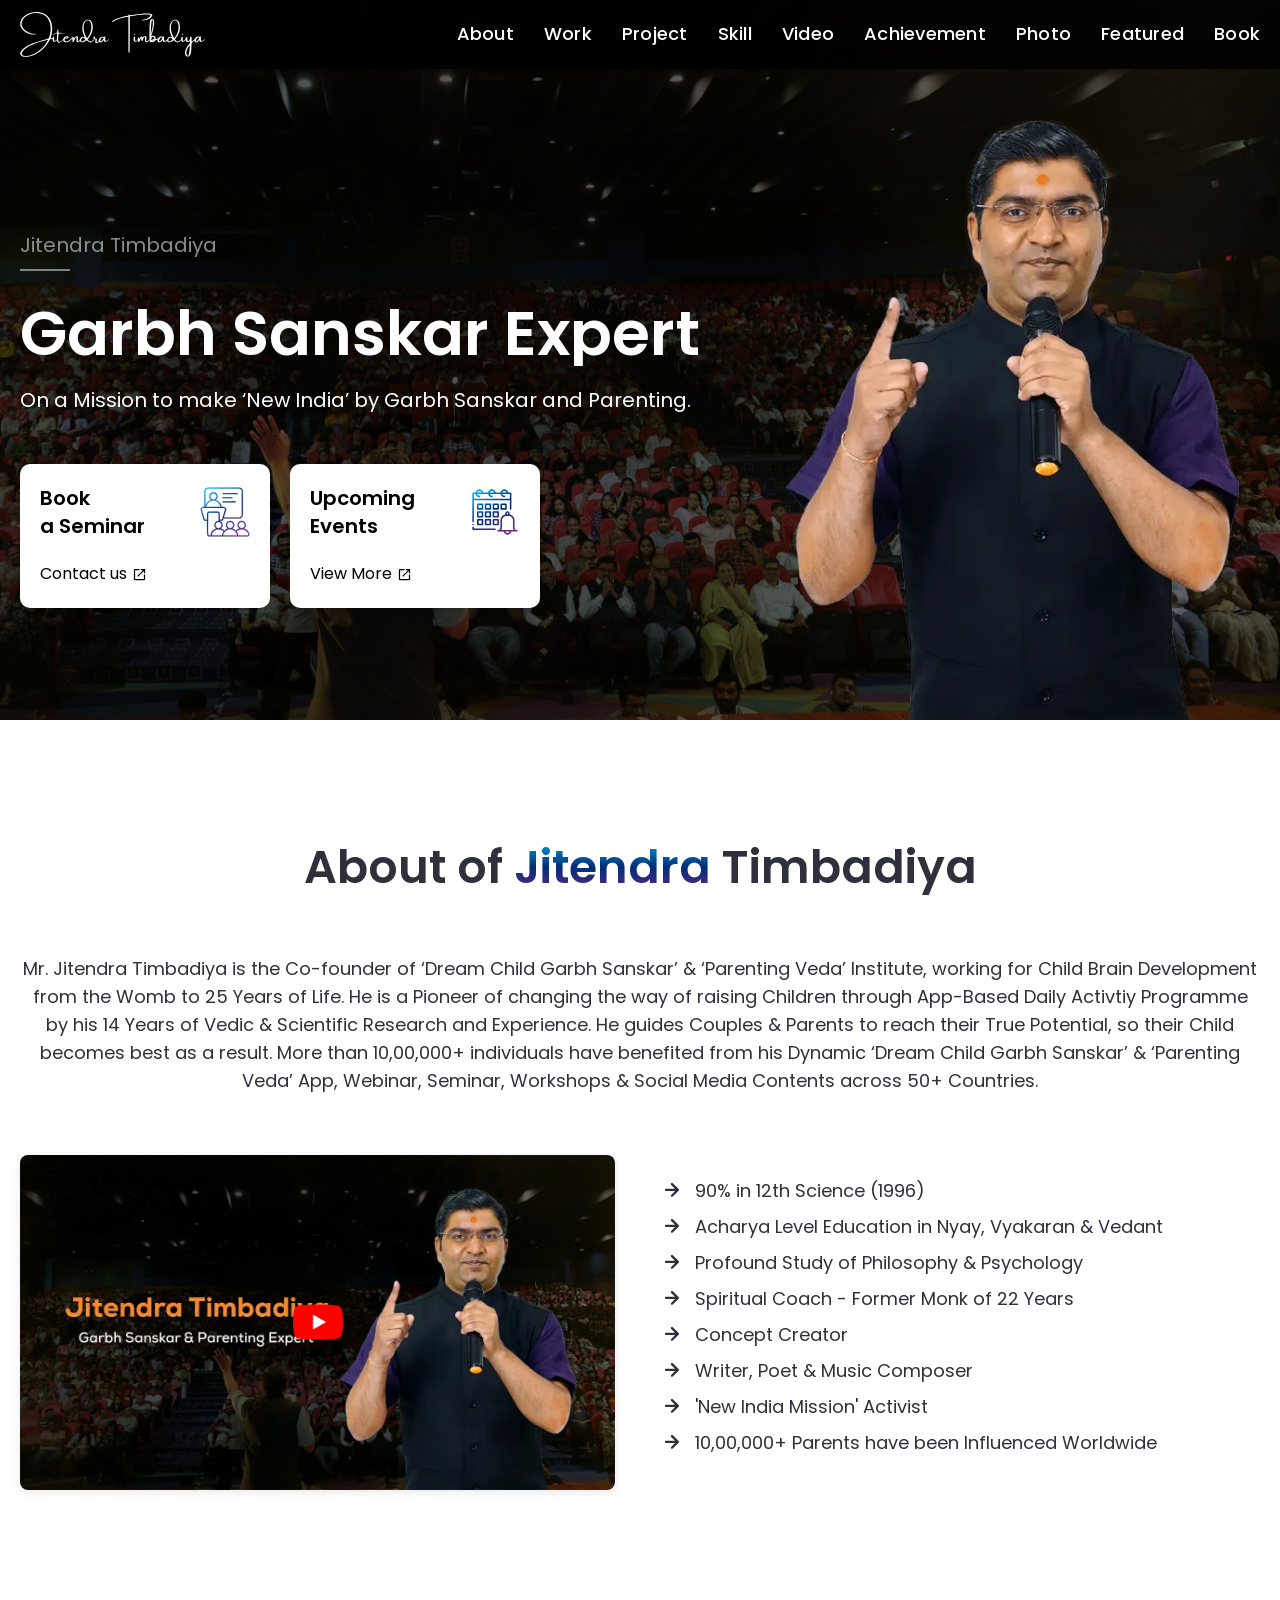
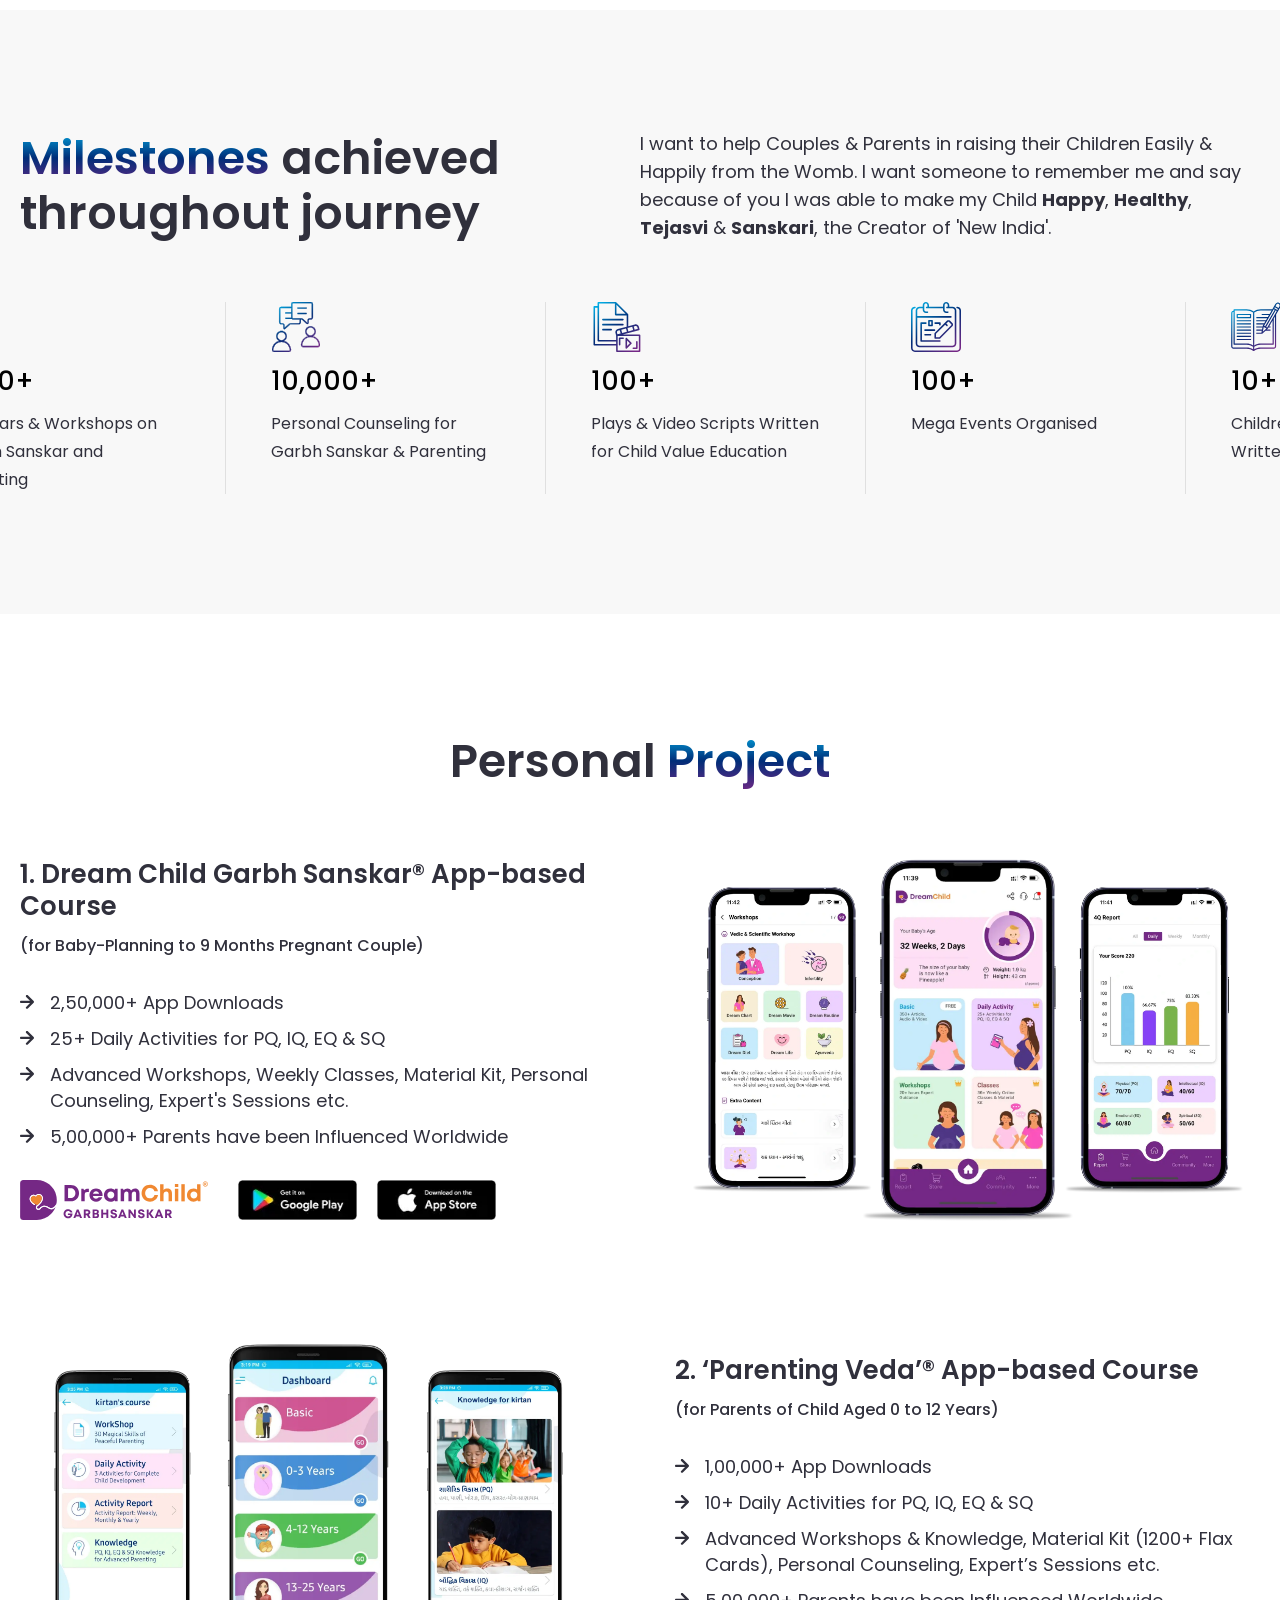
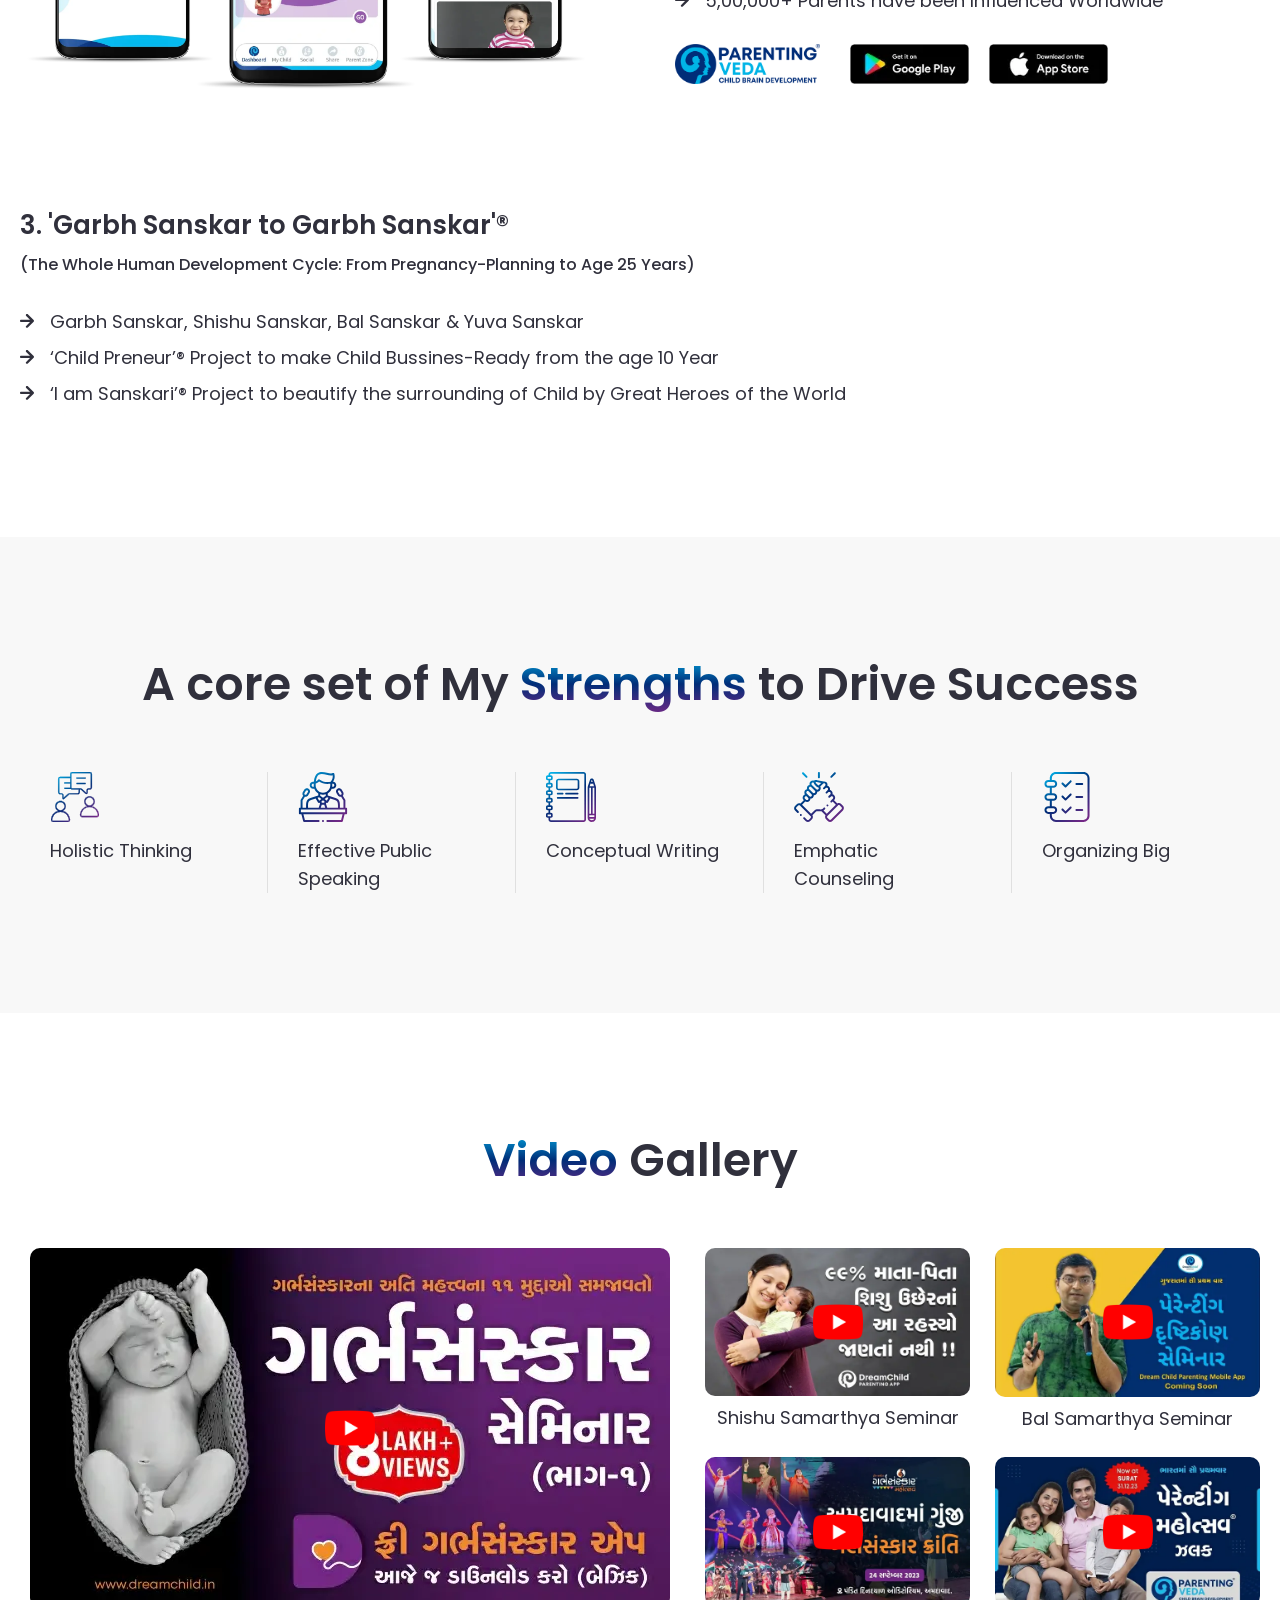
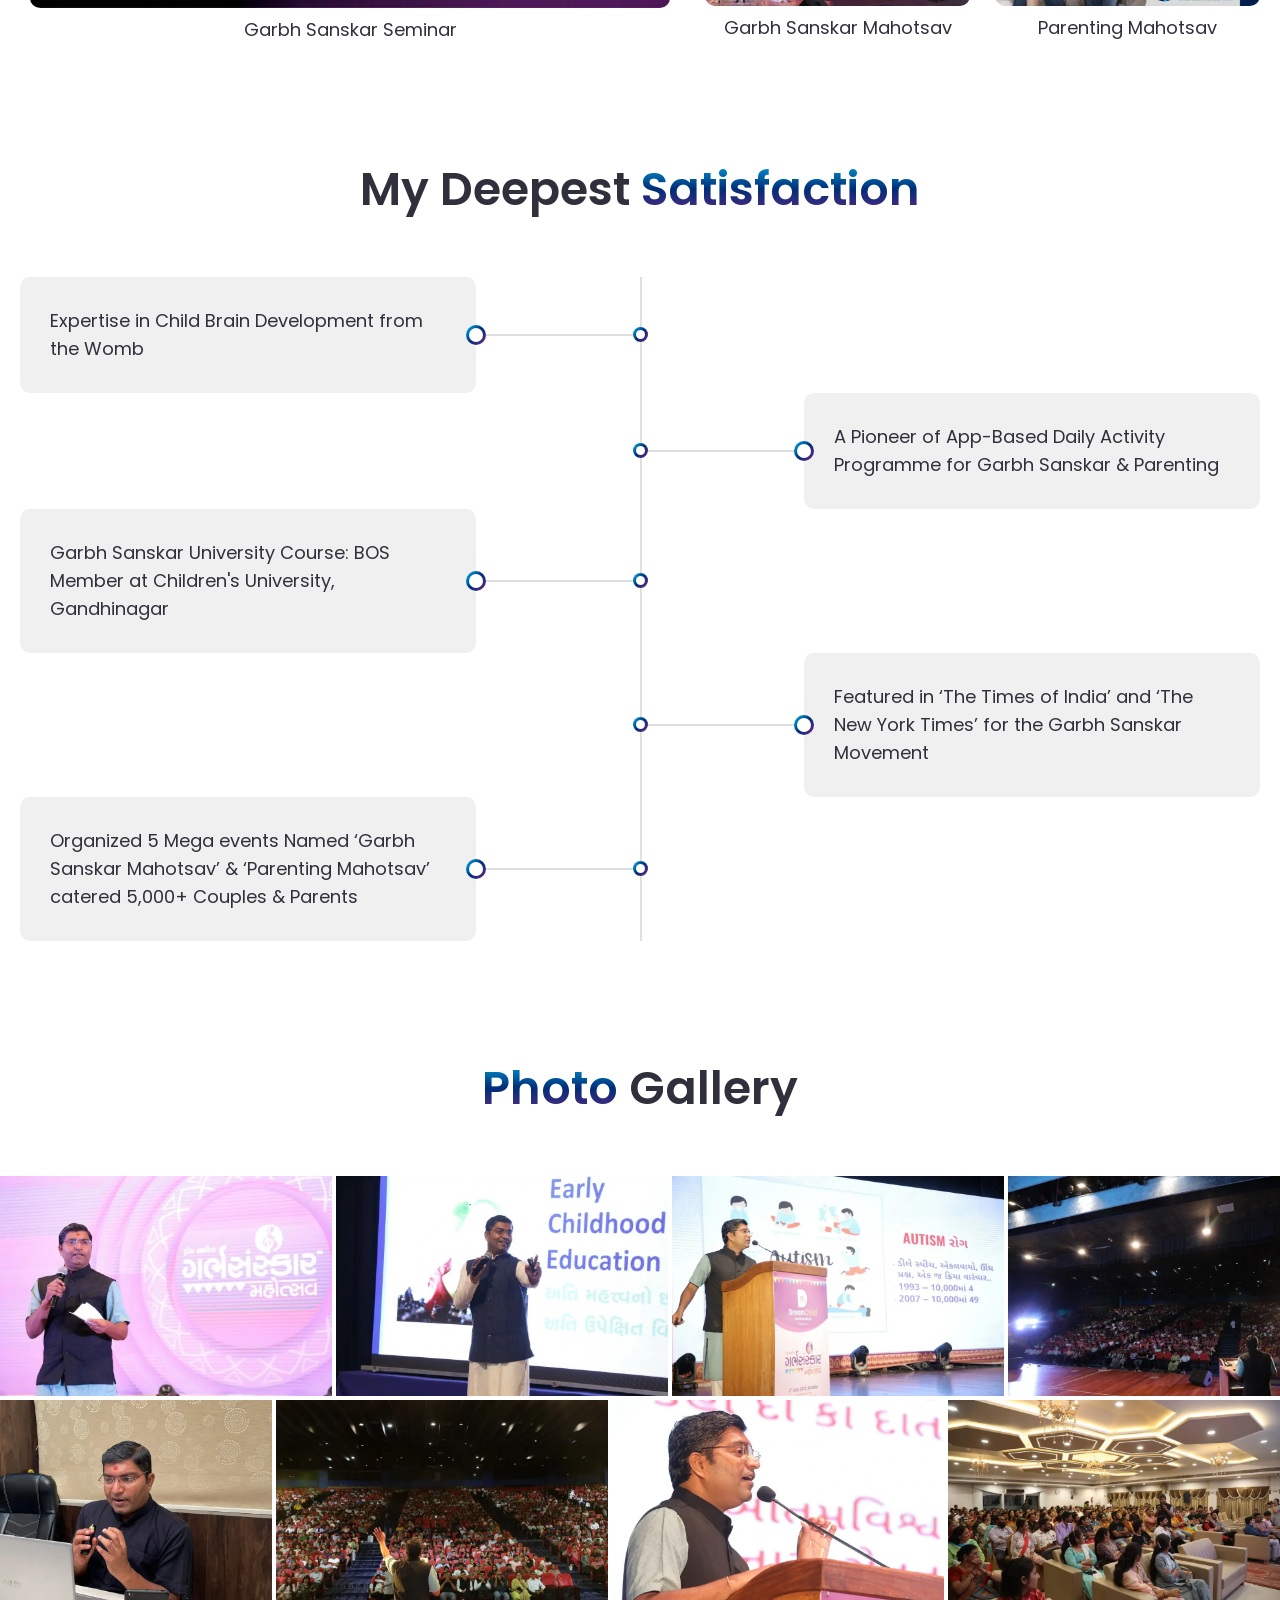
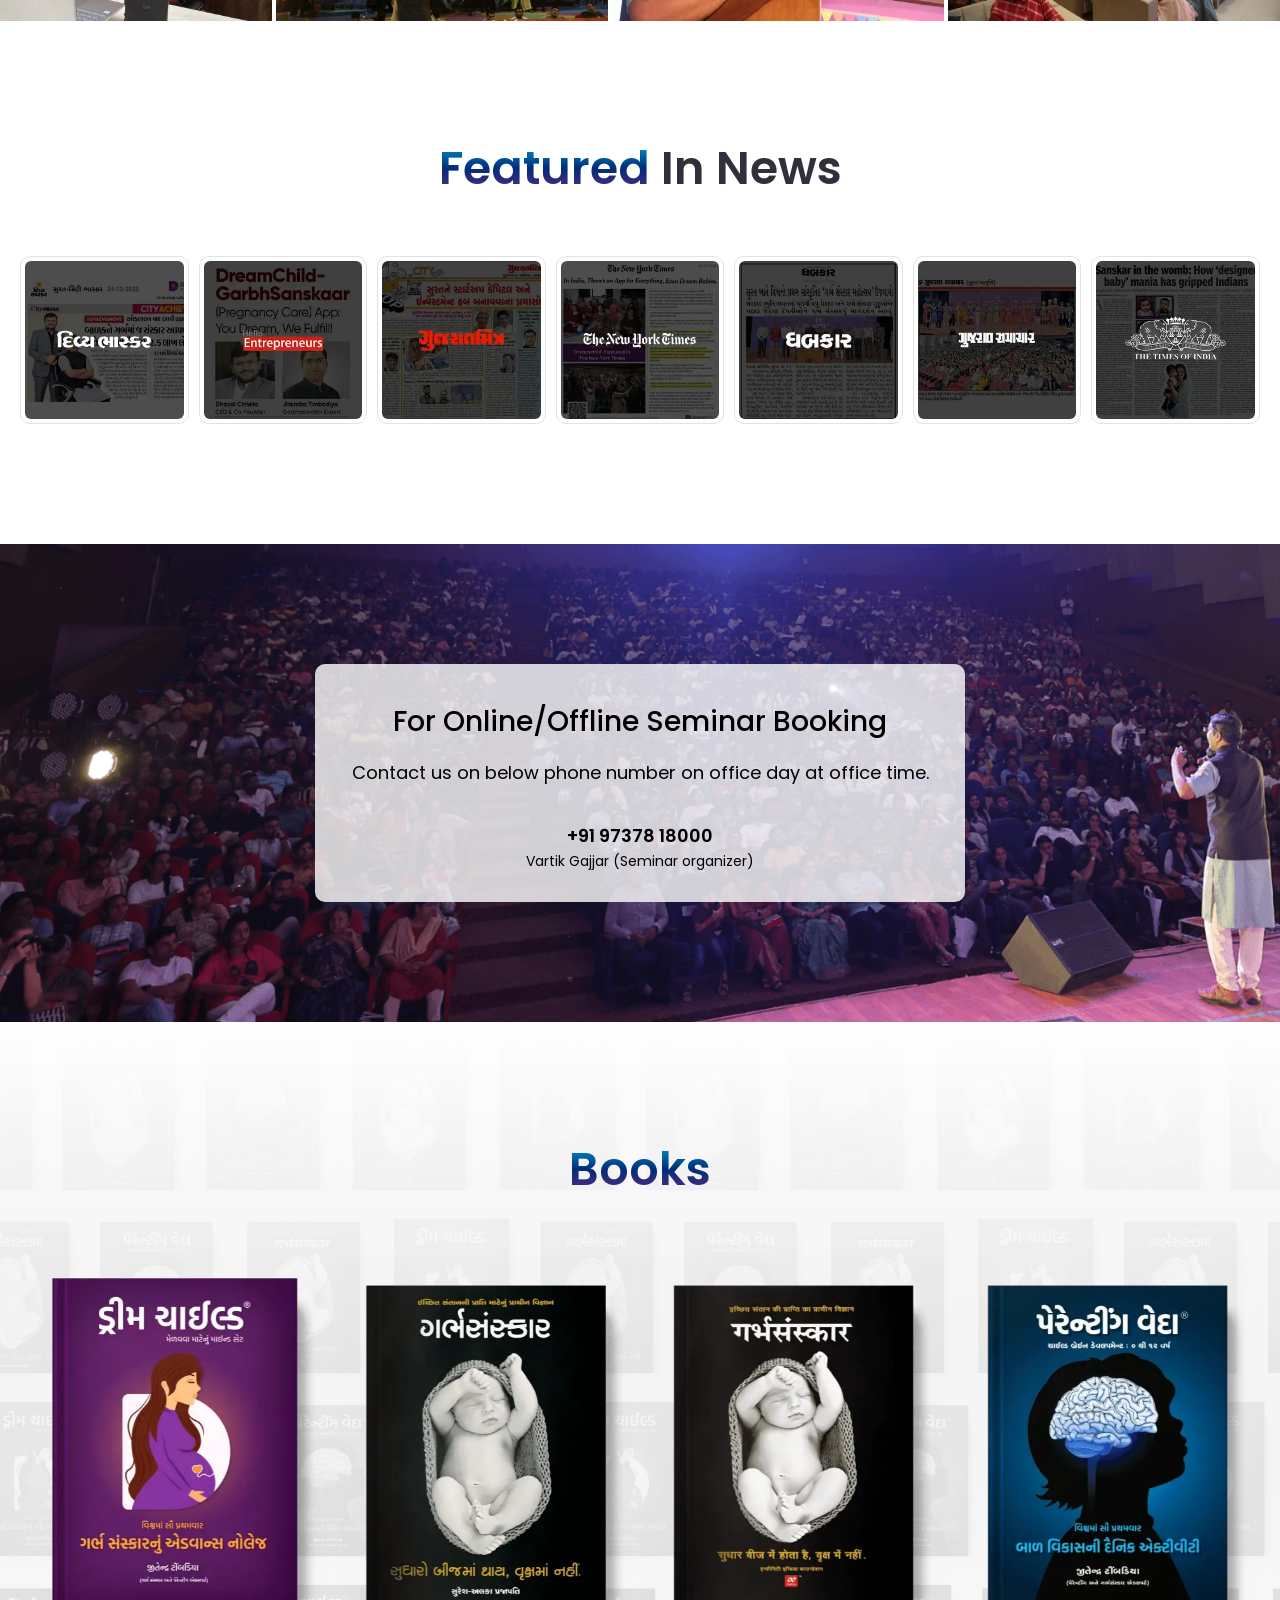
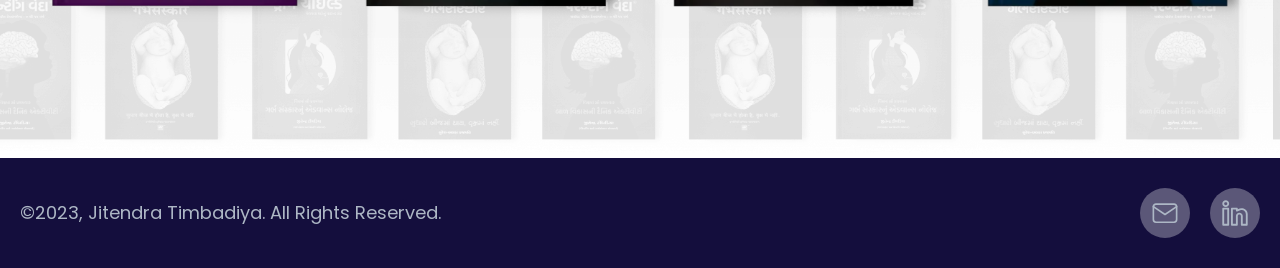
==== commit 36797d83: "Open Graph image added" ====
--- a/index.html
+++ b/index.html
@@ -2,12 +2,24 @@
 <html lang="en">
   <head>
     <meta charset="utf-8" />
+    <meta property="og:title" content="Jitendra Timbadiya" />
+    <meta
+      property="og:description"
+      content="Garbh Sanskar and Parenting Expert."
+    />
+    <meta
+      property="og:image"
+      content="https://www.jitendratimbadiya.com/img/jt-img.webp"
+    />
+    <meta property="og:url" content="https://www.jitendratimbadiya.com/" />
+    <meta property="og:type" content="website" />
     <meta
       name="description"
-      content="Discover how Mr. Jitendra Timbadiya, Co-founder of ‘Dream Child Garbh Sanskar’ & ‘Parenting Veda,’ is revolutionizing child brain development from the womb to 25 years. With 14 years of Vedic & scientific research, he empowers parents through app-based programs, webinars, and workshops, benefiting 1M+ individuals across 50+ countries"
+      content="Mr. Jitendra Timbadiya, Co-founder of ‘Dream Child Garbh Sanskar’ & ‘Parenting Veda,’ is revolutionizing child brain development from the womb to 25 years. With 14 years of Vedic & scientific research, he empowers parents through app-based programs, webinars, and workshops, benefiting 1M+ individuals across 50+ countries."
     />
-    <title>Jitendra Timbadiya</title>
+    <title>Jitendra Timbadiya - Garbh Sanskar and Parenting Expert</title>
     <meta name="viewport" content="width=device-width, initial-scale=1.0" />
+    <link rel="icon" type="image/png" href="/img/favicon.ico" />
     <link rel="stylesheet" href="style.css" />
     <link rel="stylesheet" href="responsivestyle.css" />
     <link rel="preconnect" href="https://fonts.googleapis.com" />
@@ -1338,6 +1350,6 @@
     </div>
 
     <script src="script.js"></script>
-    <script src="lightbox-plus-jquery.js"></script>
+    <script src="lightbox-plus-jquery.js" defer></script>
   </body>
 </html>
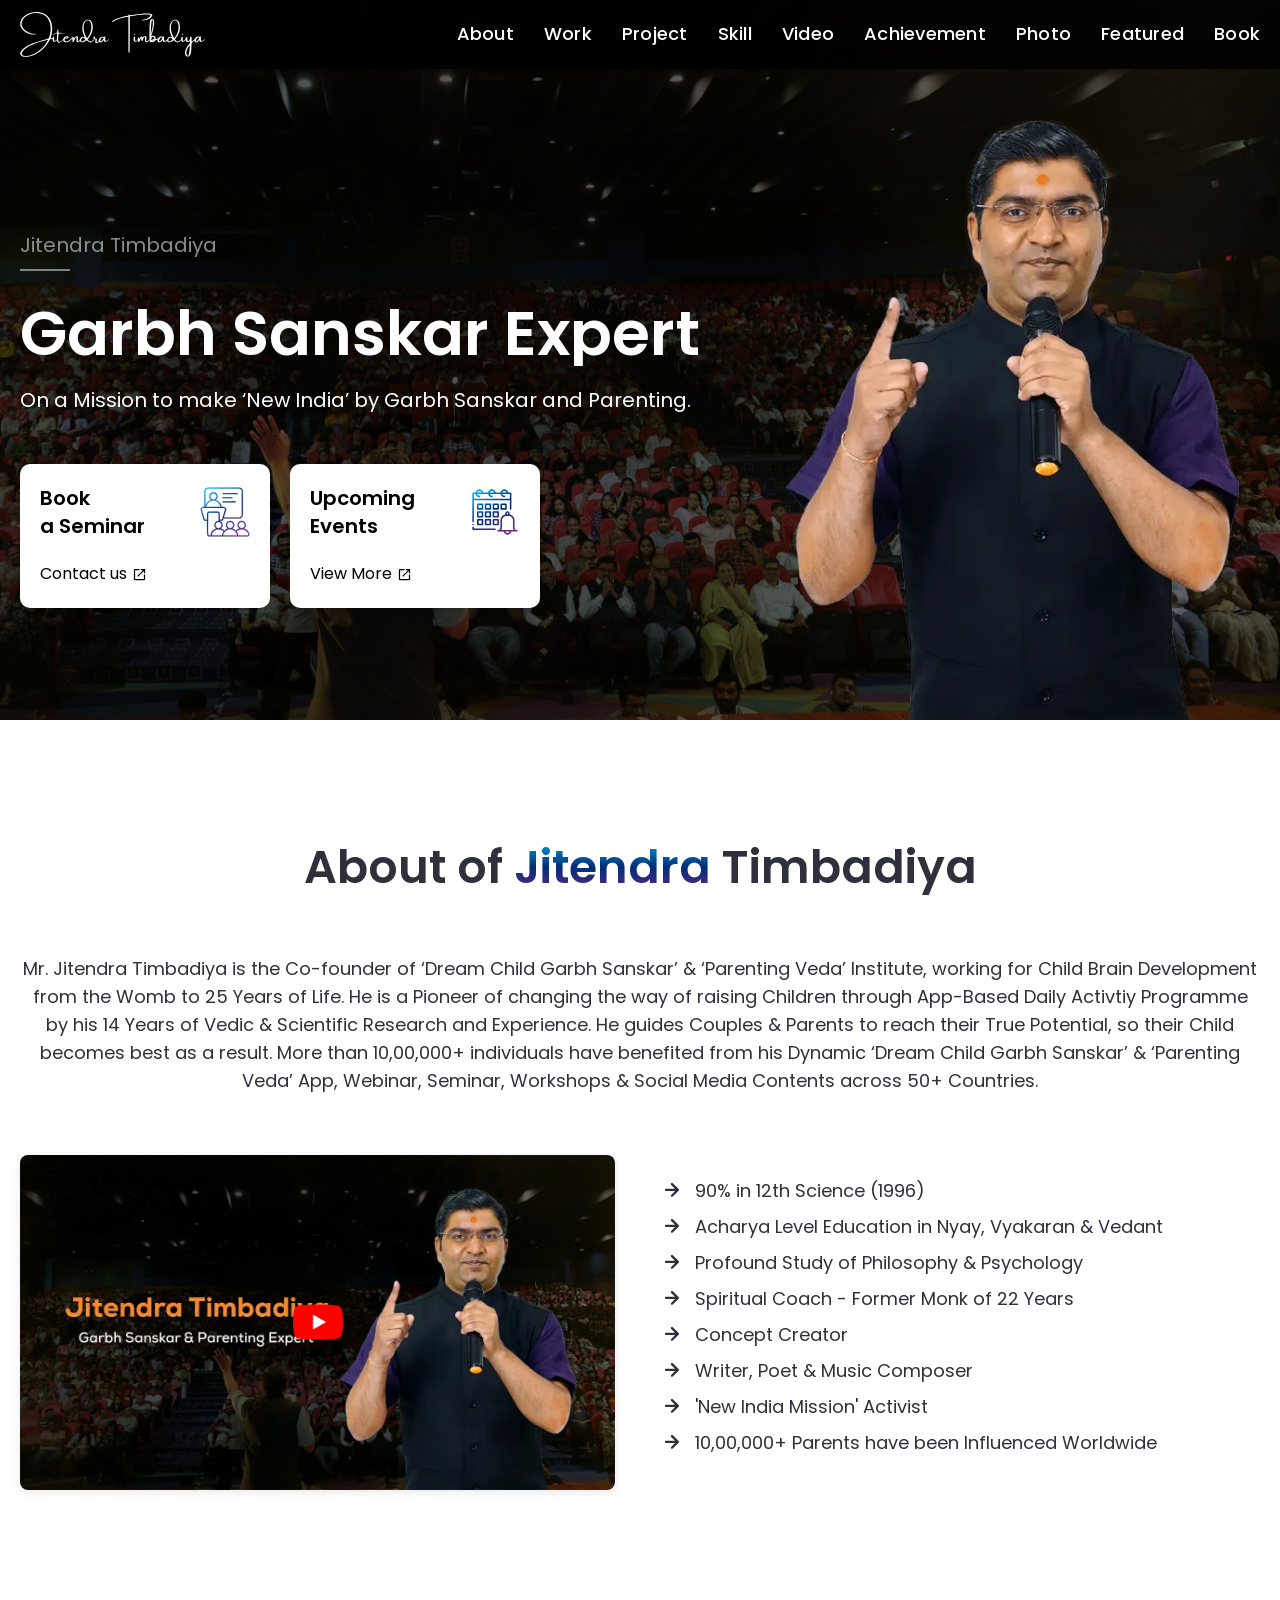
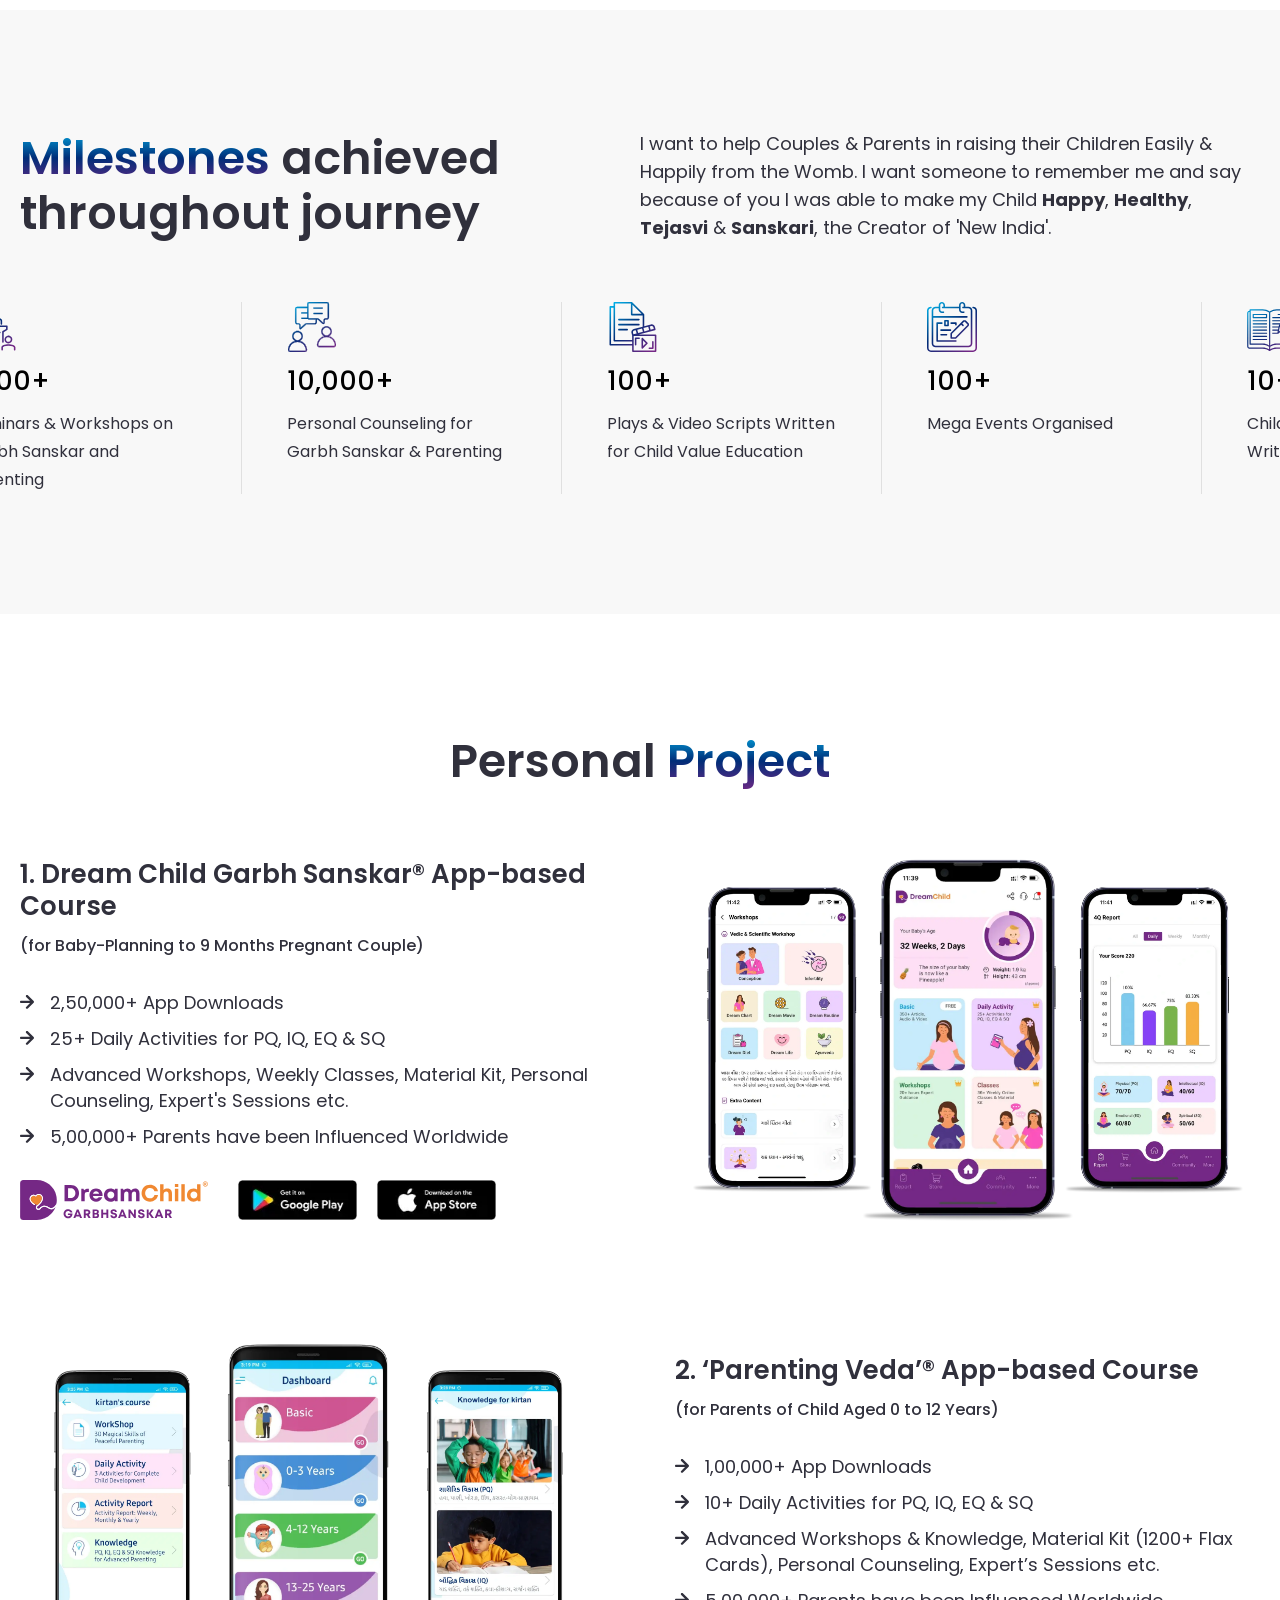
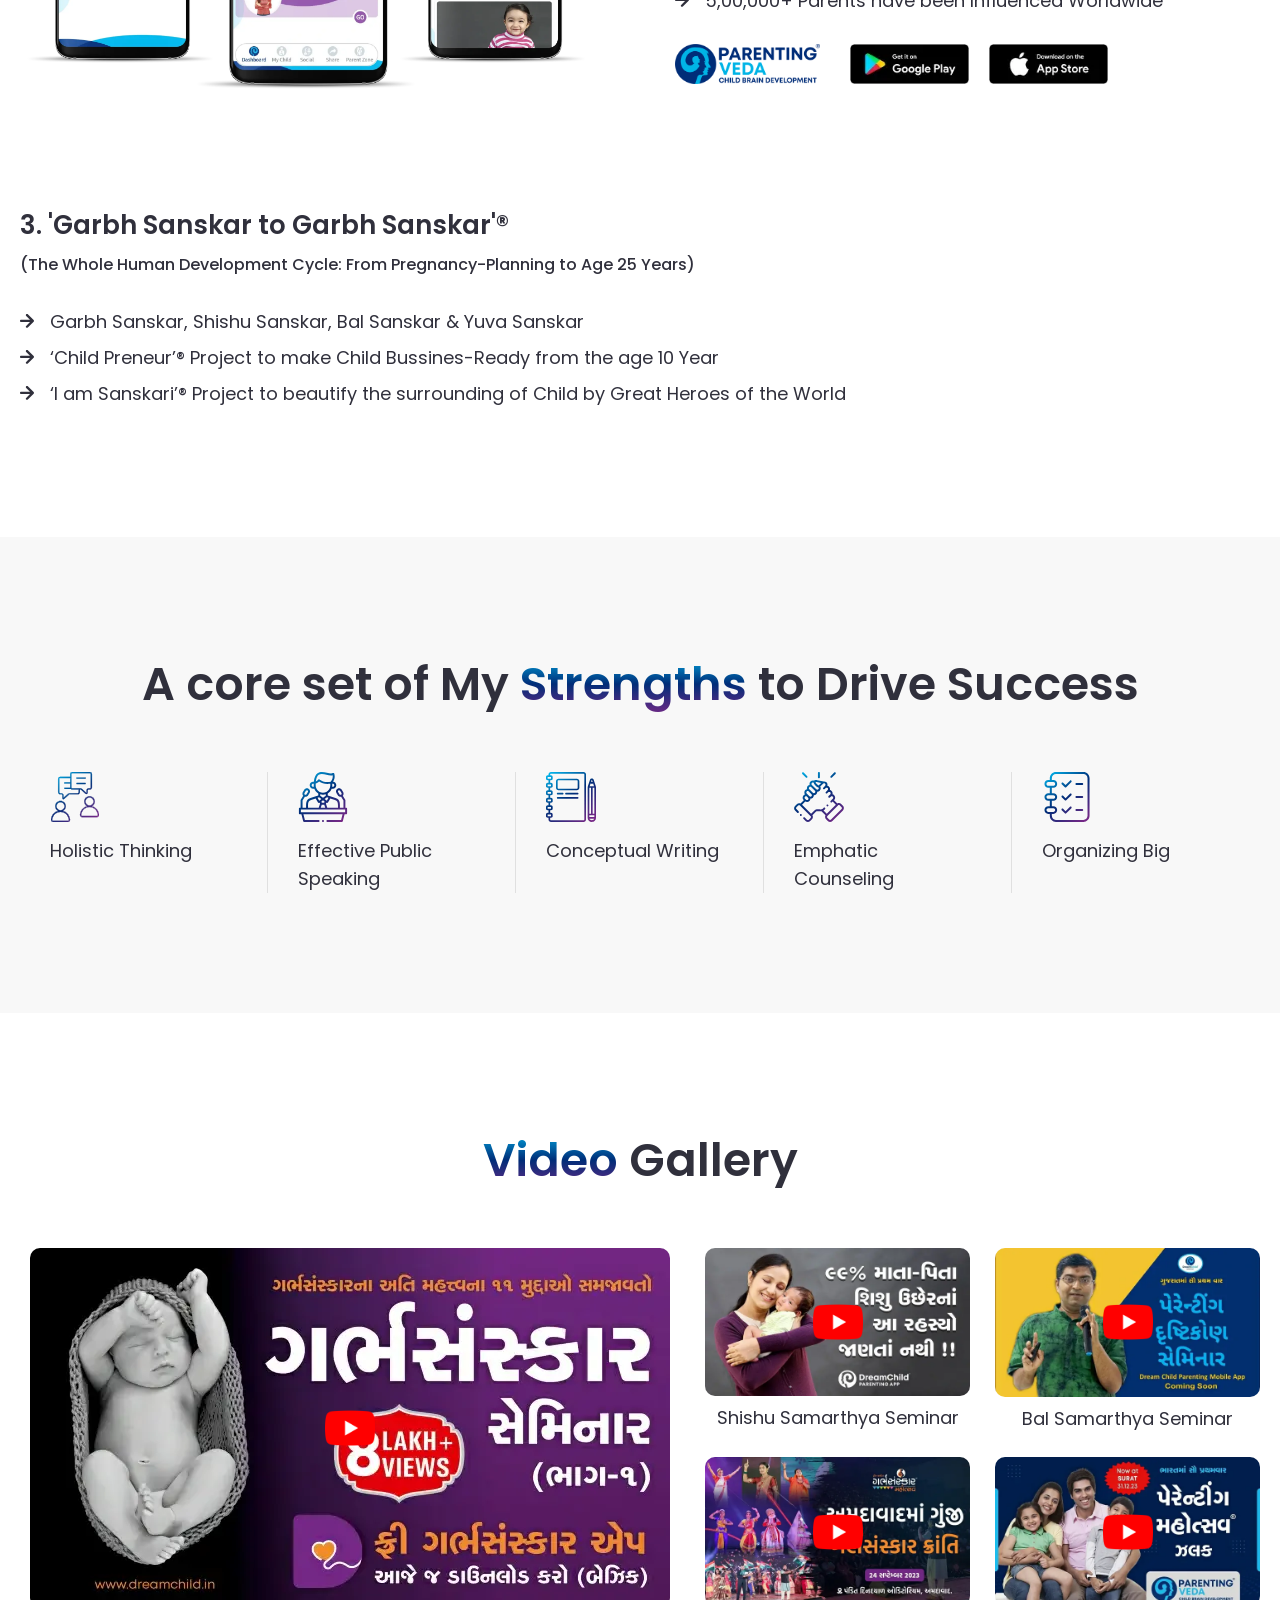
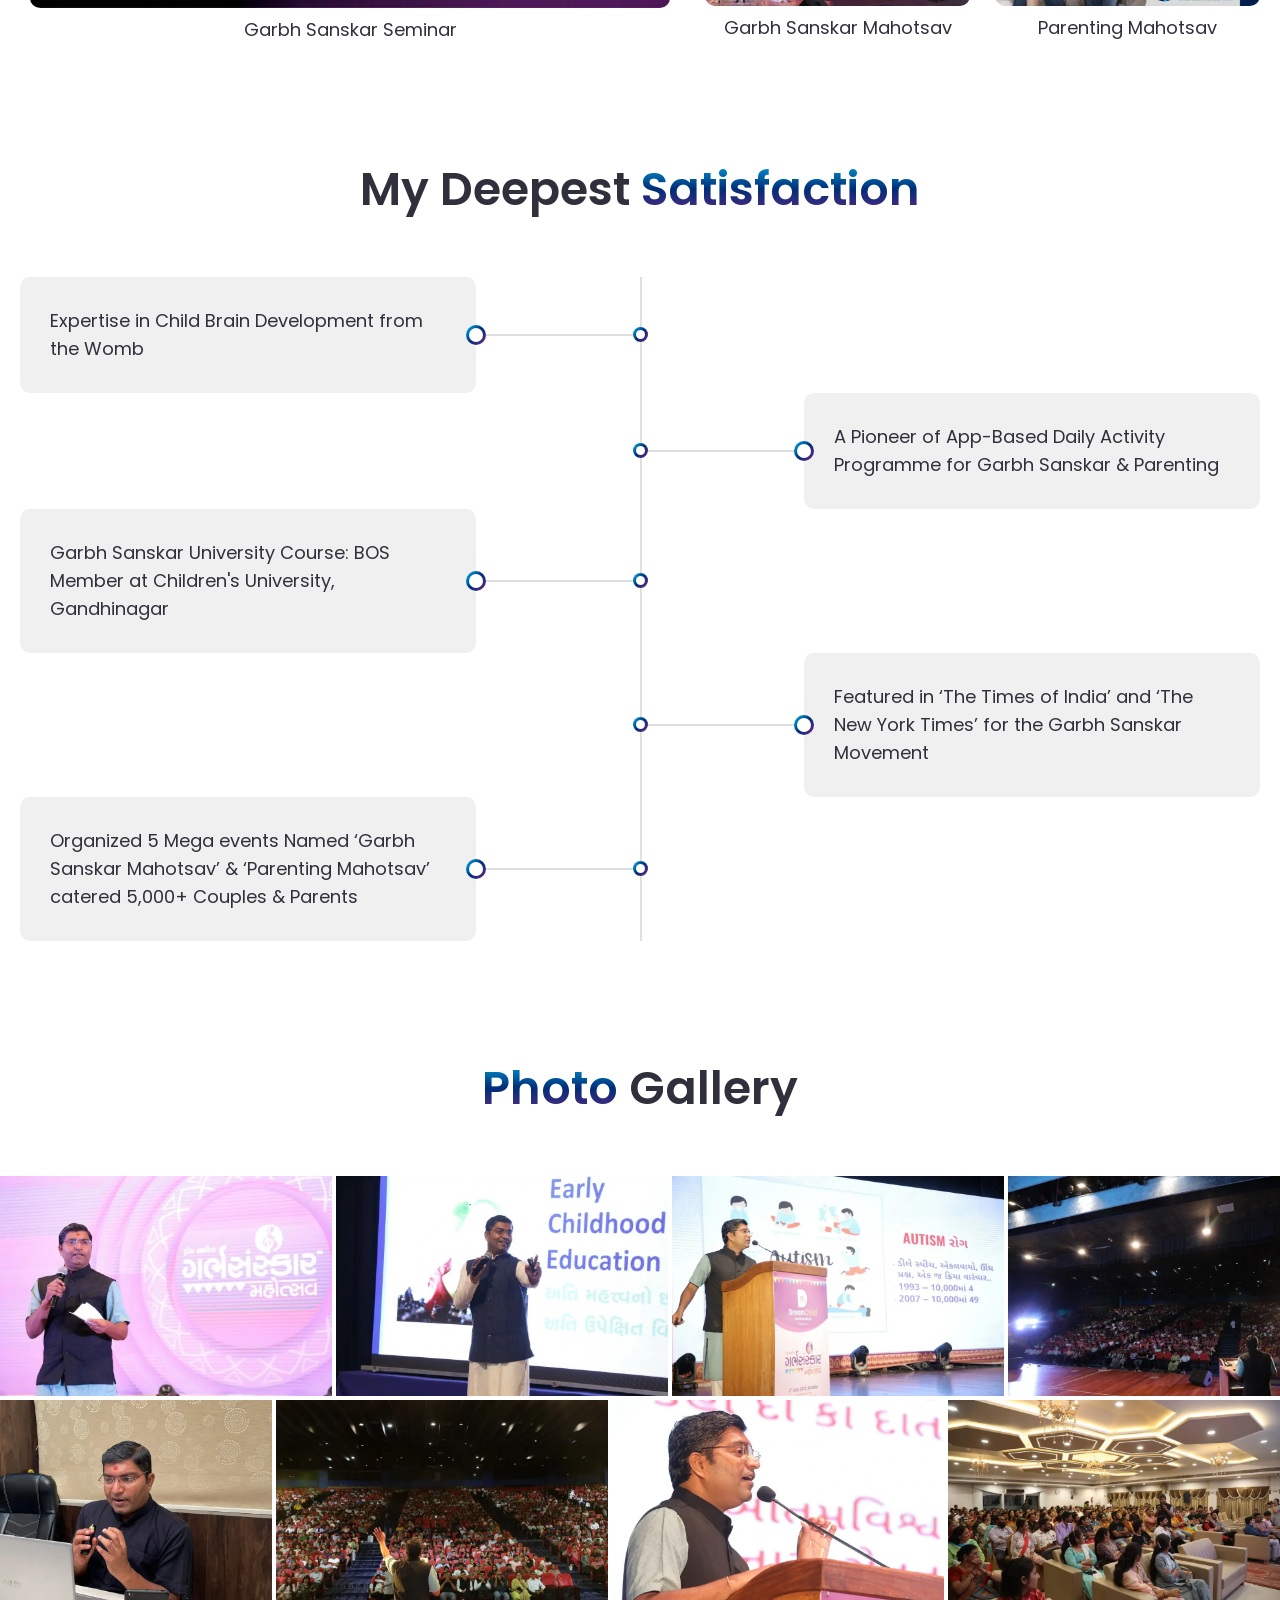
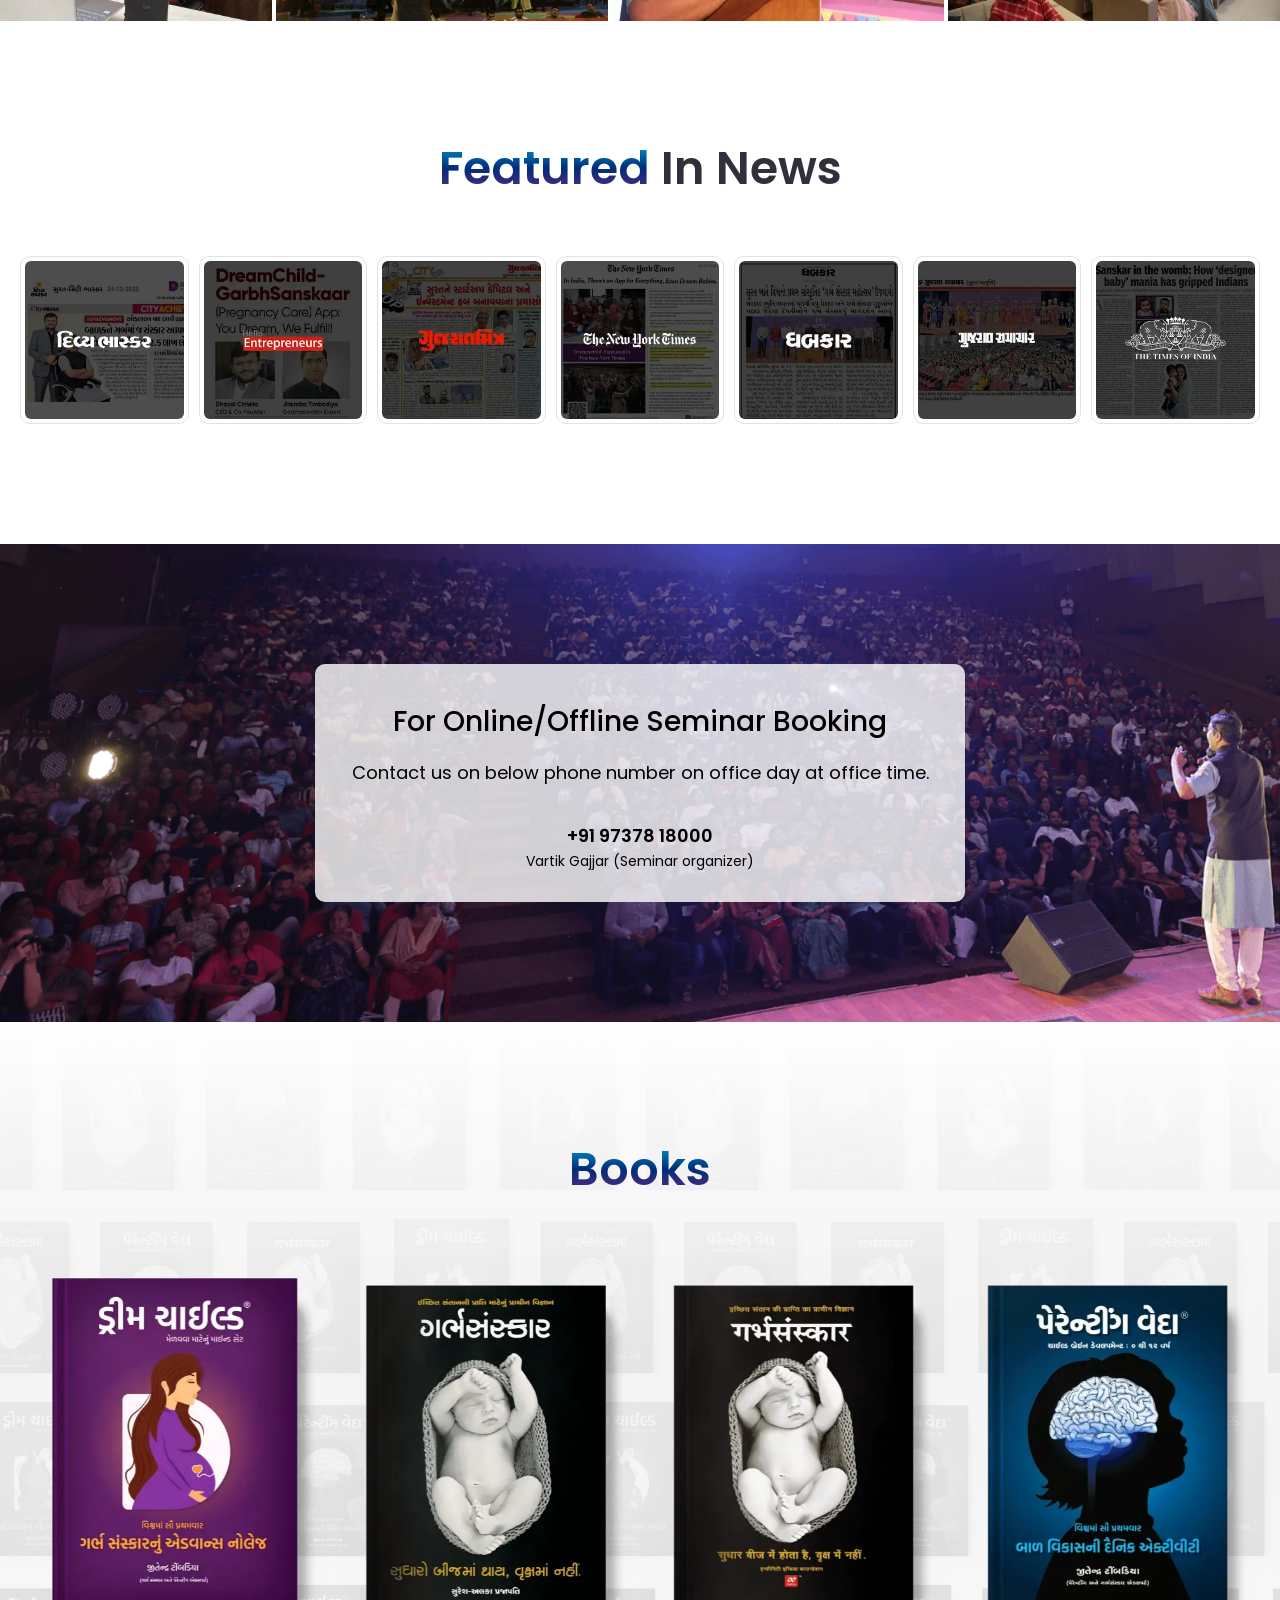
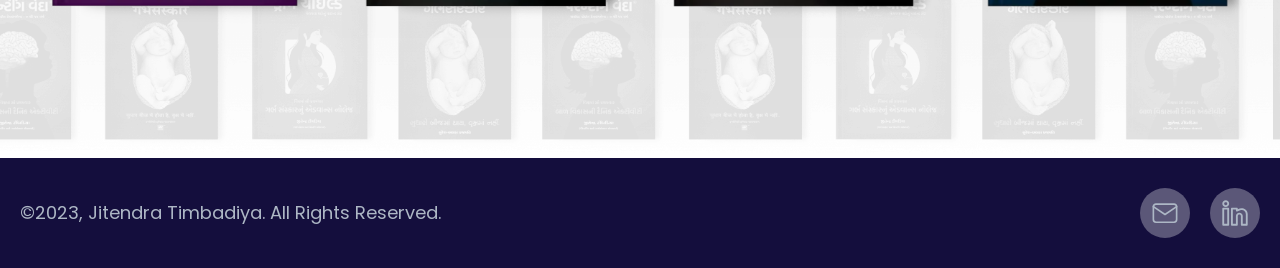
==== commit ad0b0447: "temp changes" ====
--- a/index.html
+++ b/index.html
@@ -9,9 +9,12 @@
     />
     <meta
       property="og:image"
-      content="https://www.jitendratimbadiya.com/img/jt-img.webp"
+      content="https://niravdreamchild.github.io/JTWebsite/img/jt-img.webp"
     />
-    <meta property="og:url" content="https://www.jitendratimbadiya.com/" />
+    <meta
+      property="og:url"
+      content="https://niravdreamchild.github.io/JTWebsite/"
+    />
     <meta property="og:type" content="website" />
     <meta
       name="description"
@@ -19,7 +22,11 @@
     />
     <title>Jitendra Timbadiya - Garbh Sanskar and Parenting Expert</title>
     <meta name="viewport" content="width=device-width, initial-scale=1.0" />
-    <link rel="icon" type="image/png" href="/img/favicon.ico" />
+    <link
+      rel="icon"
+      type="image/png"
+      href="https://niravdreamchild.github.io/JTWebsite//img/favicon.ico"
+    />
     <link rel="stylesheet" href="style.css" />
     <link rel="stylesheet" href="responsivestyle.css" />
     <link rel="preconnect" href="https://fonts.googleapis.com" />
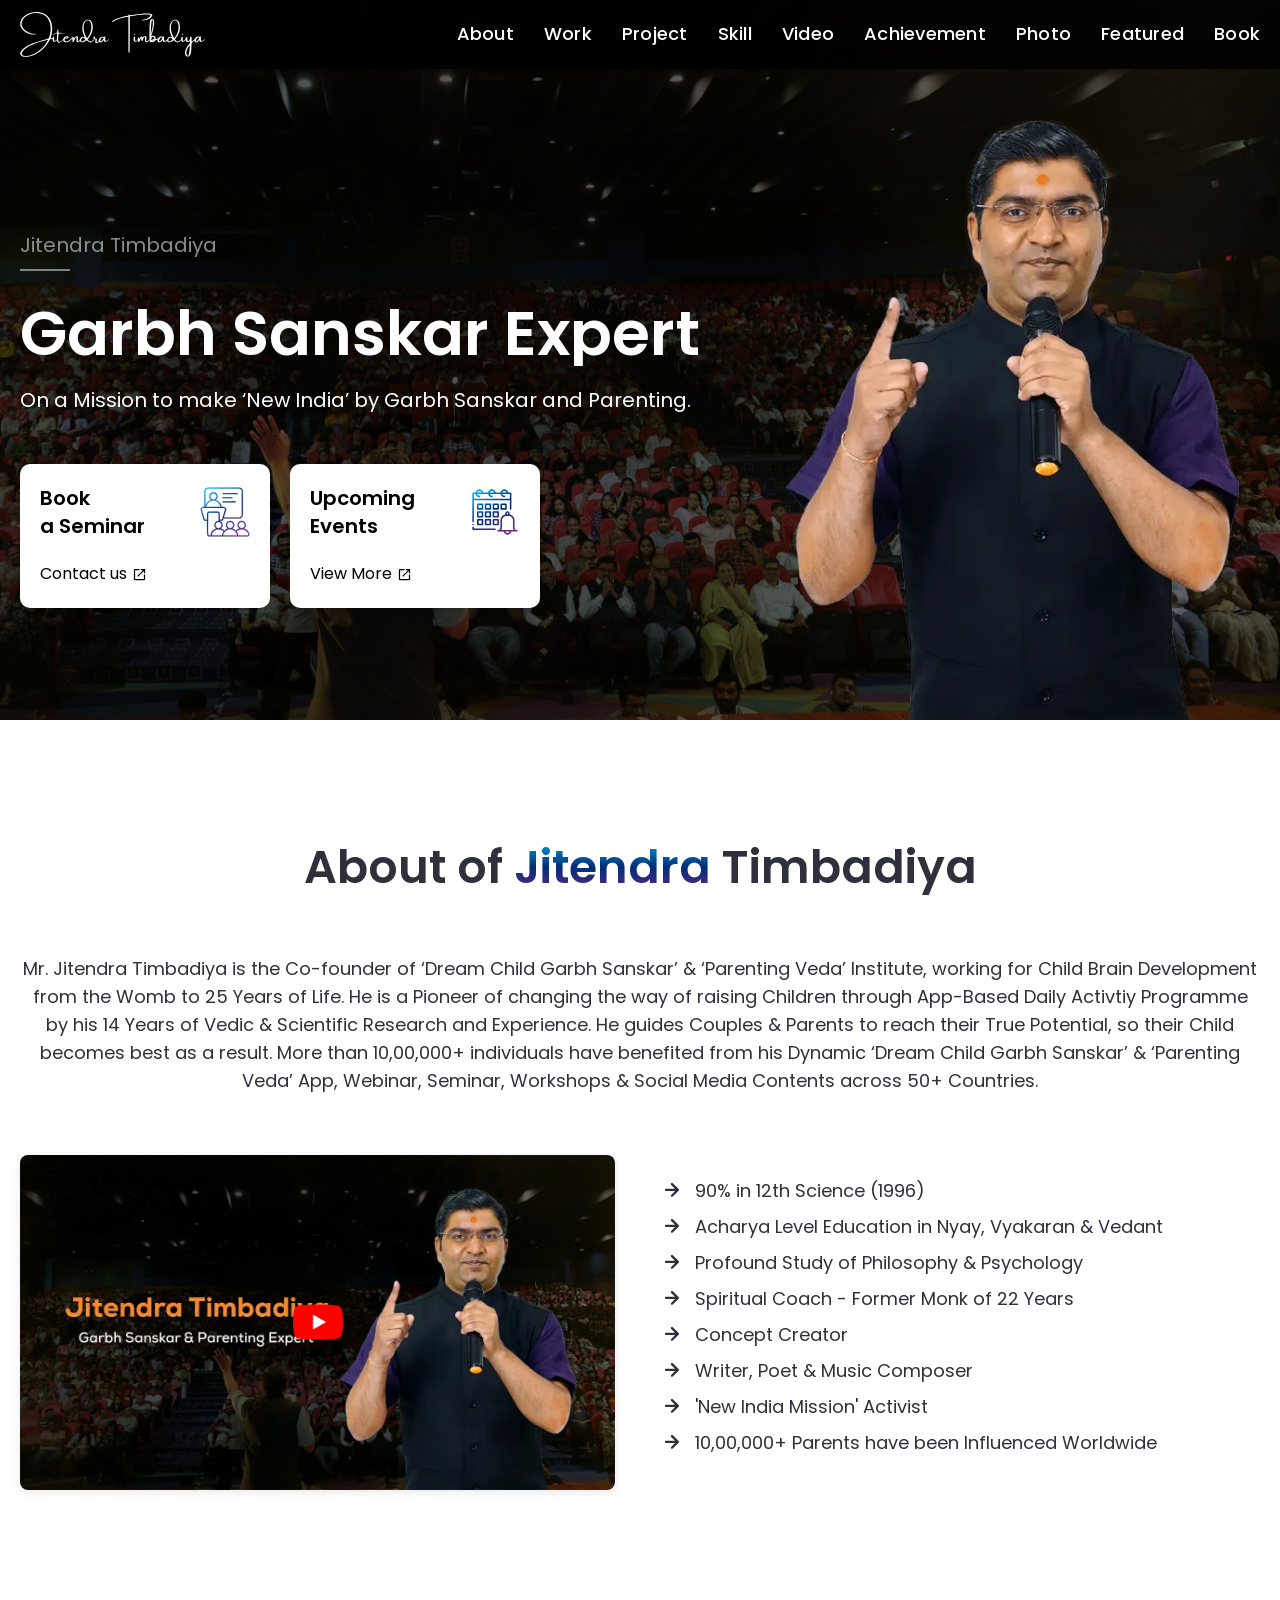
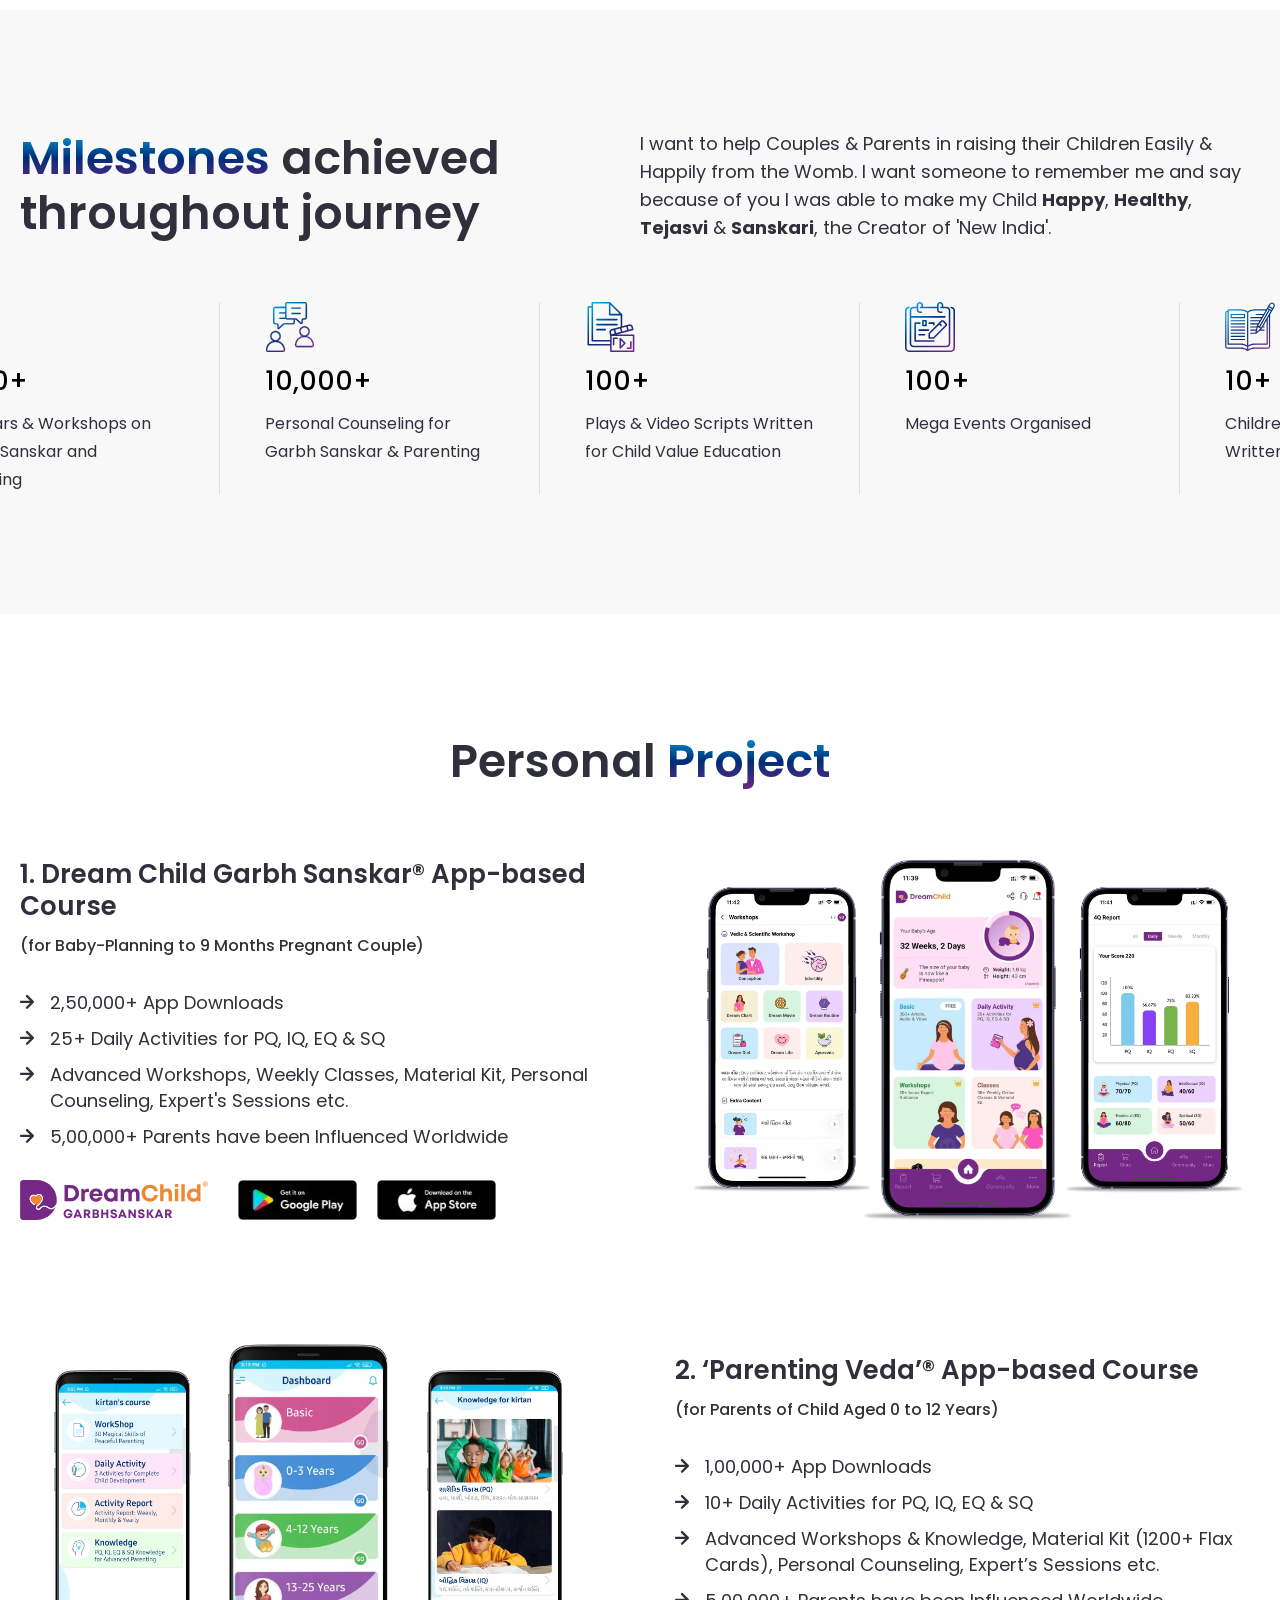
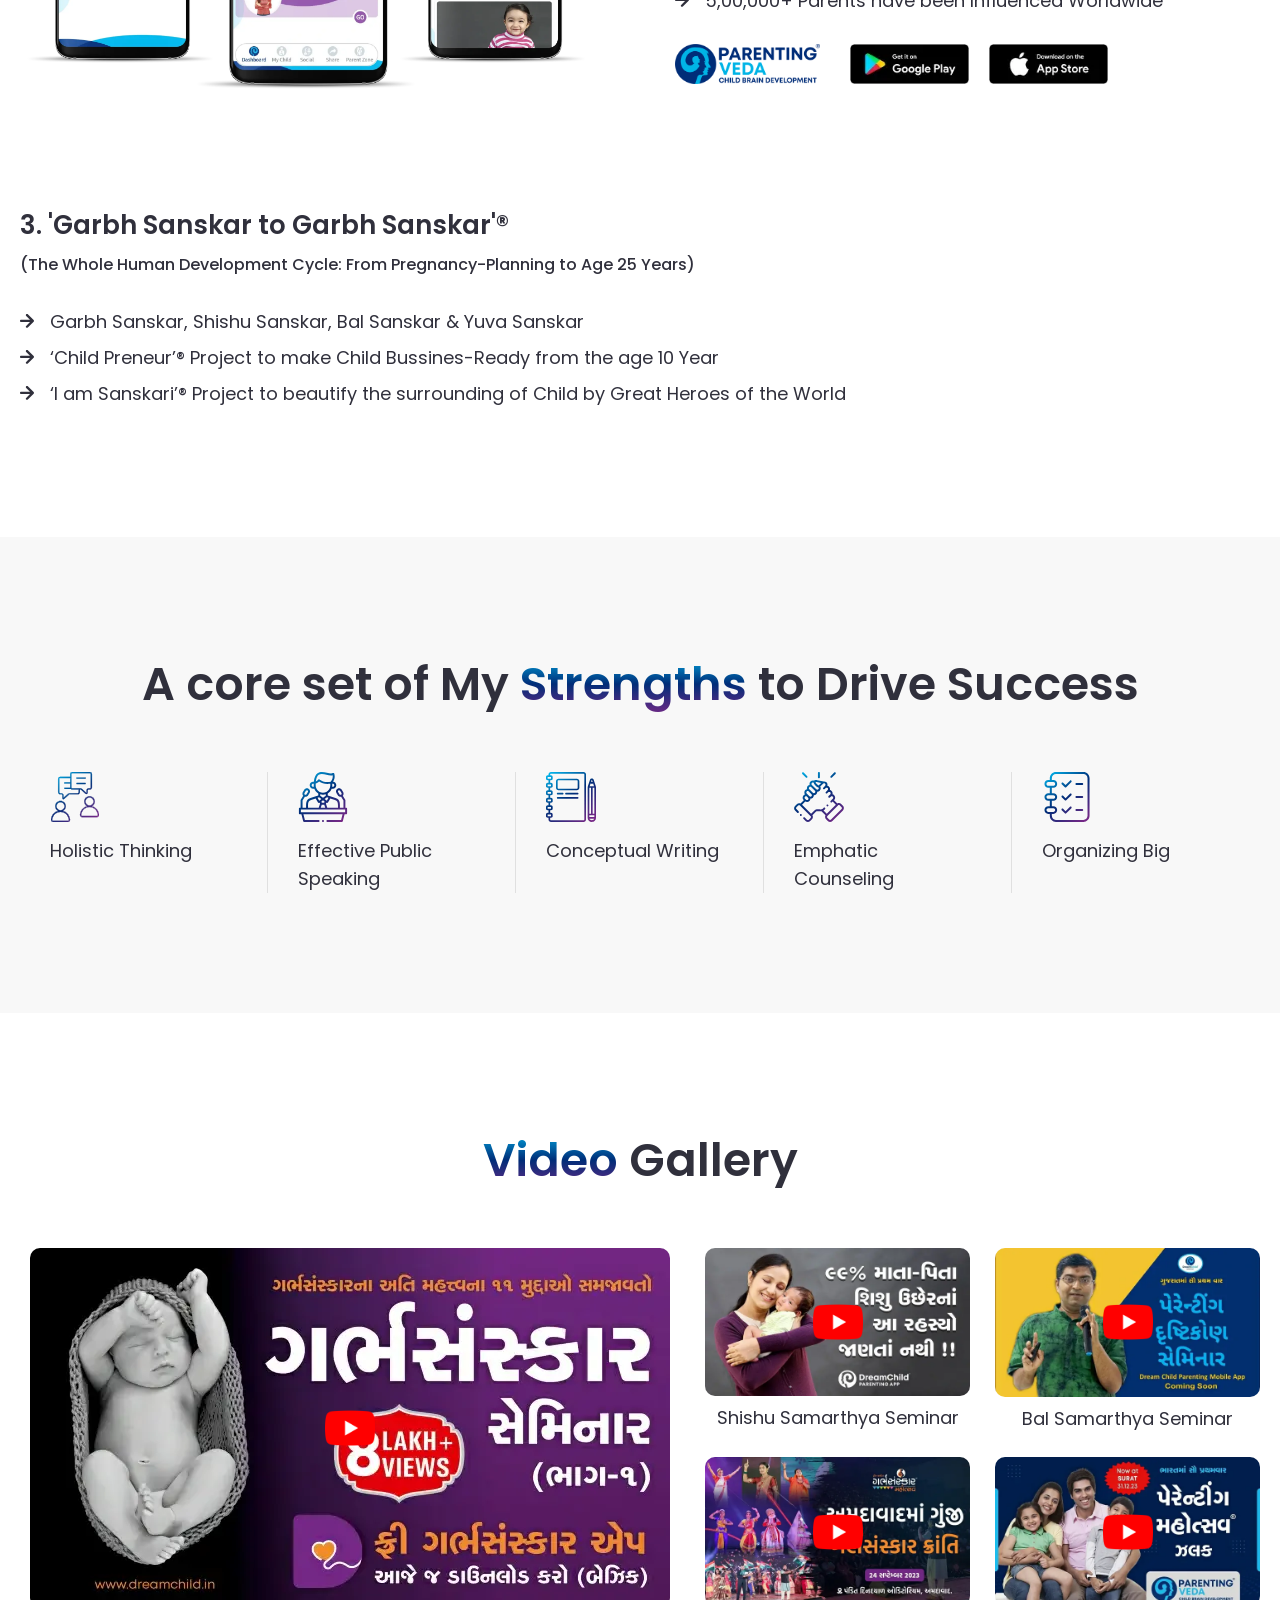
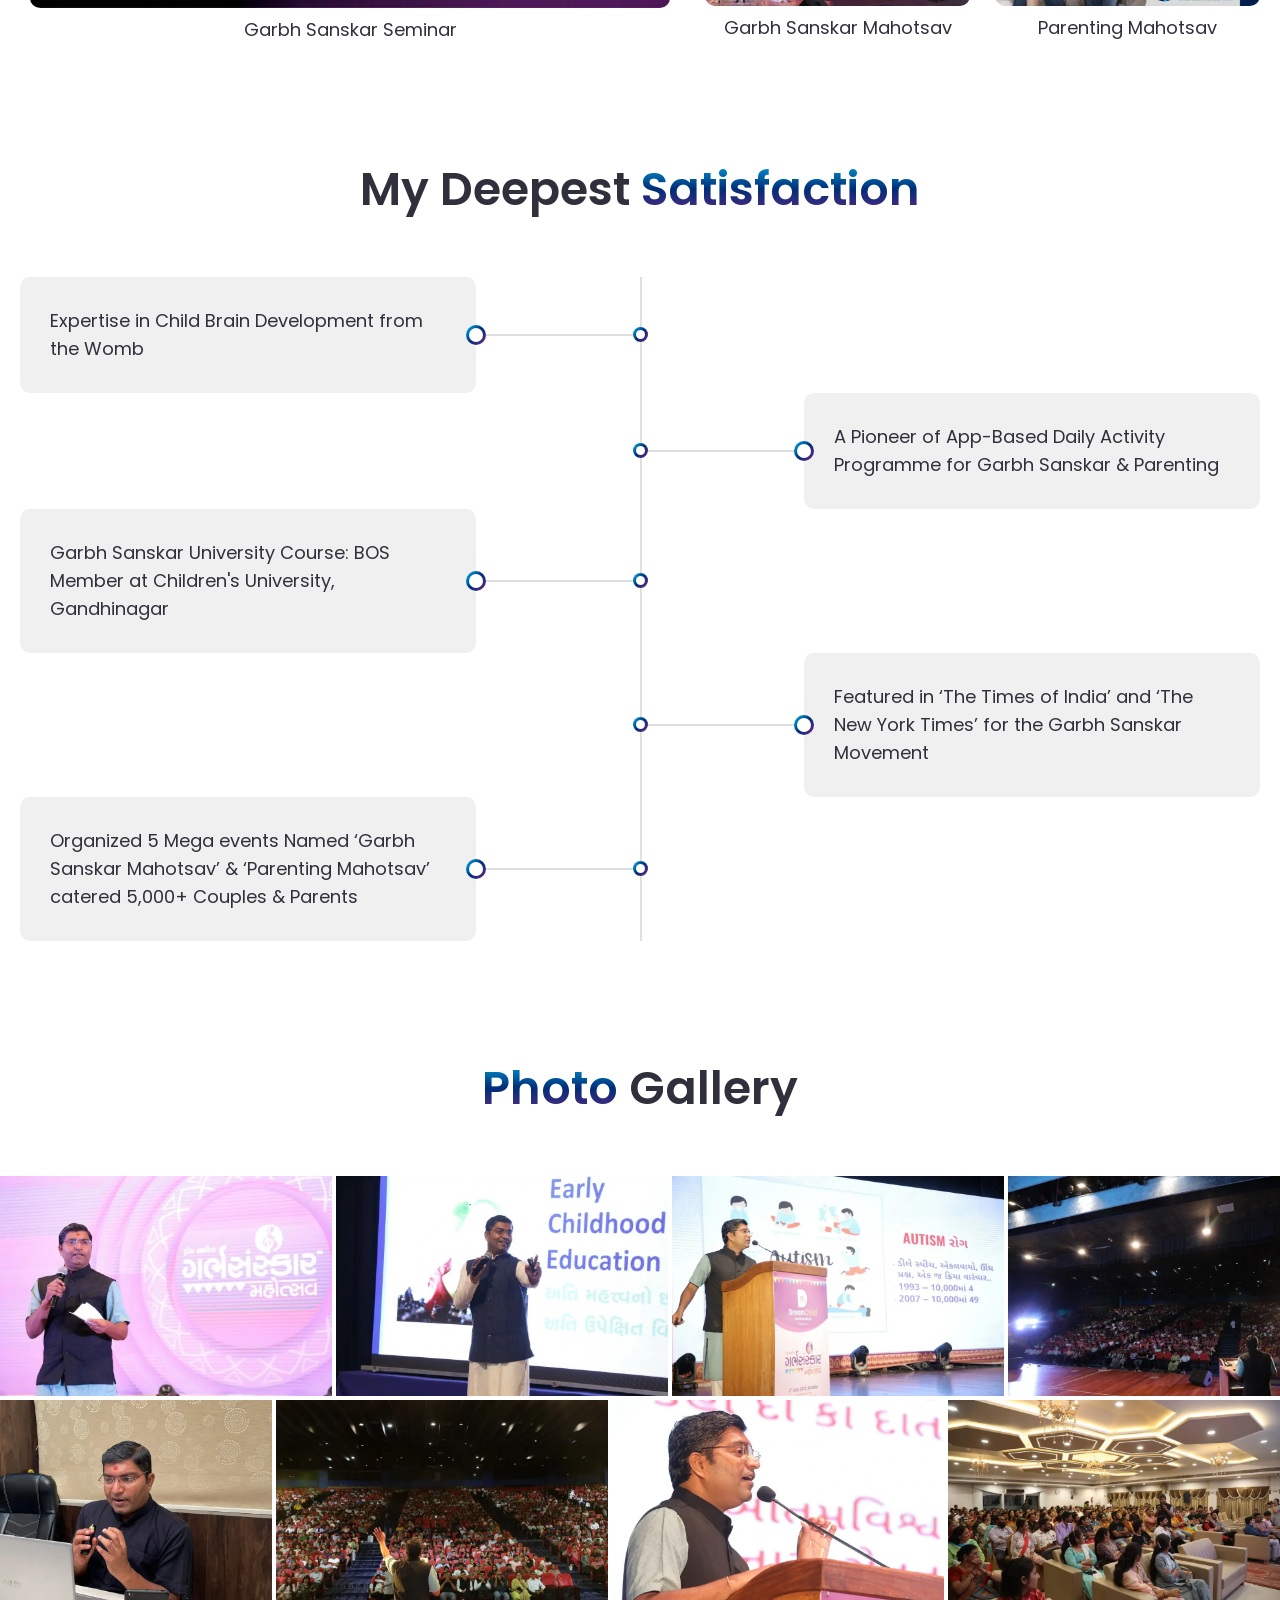
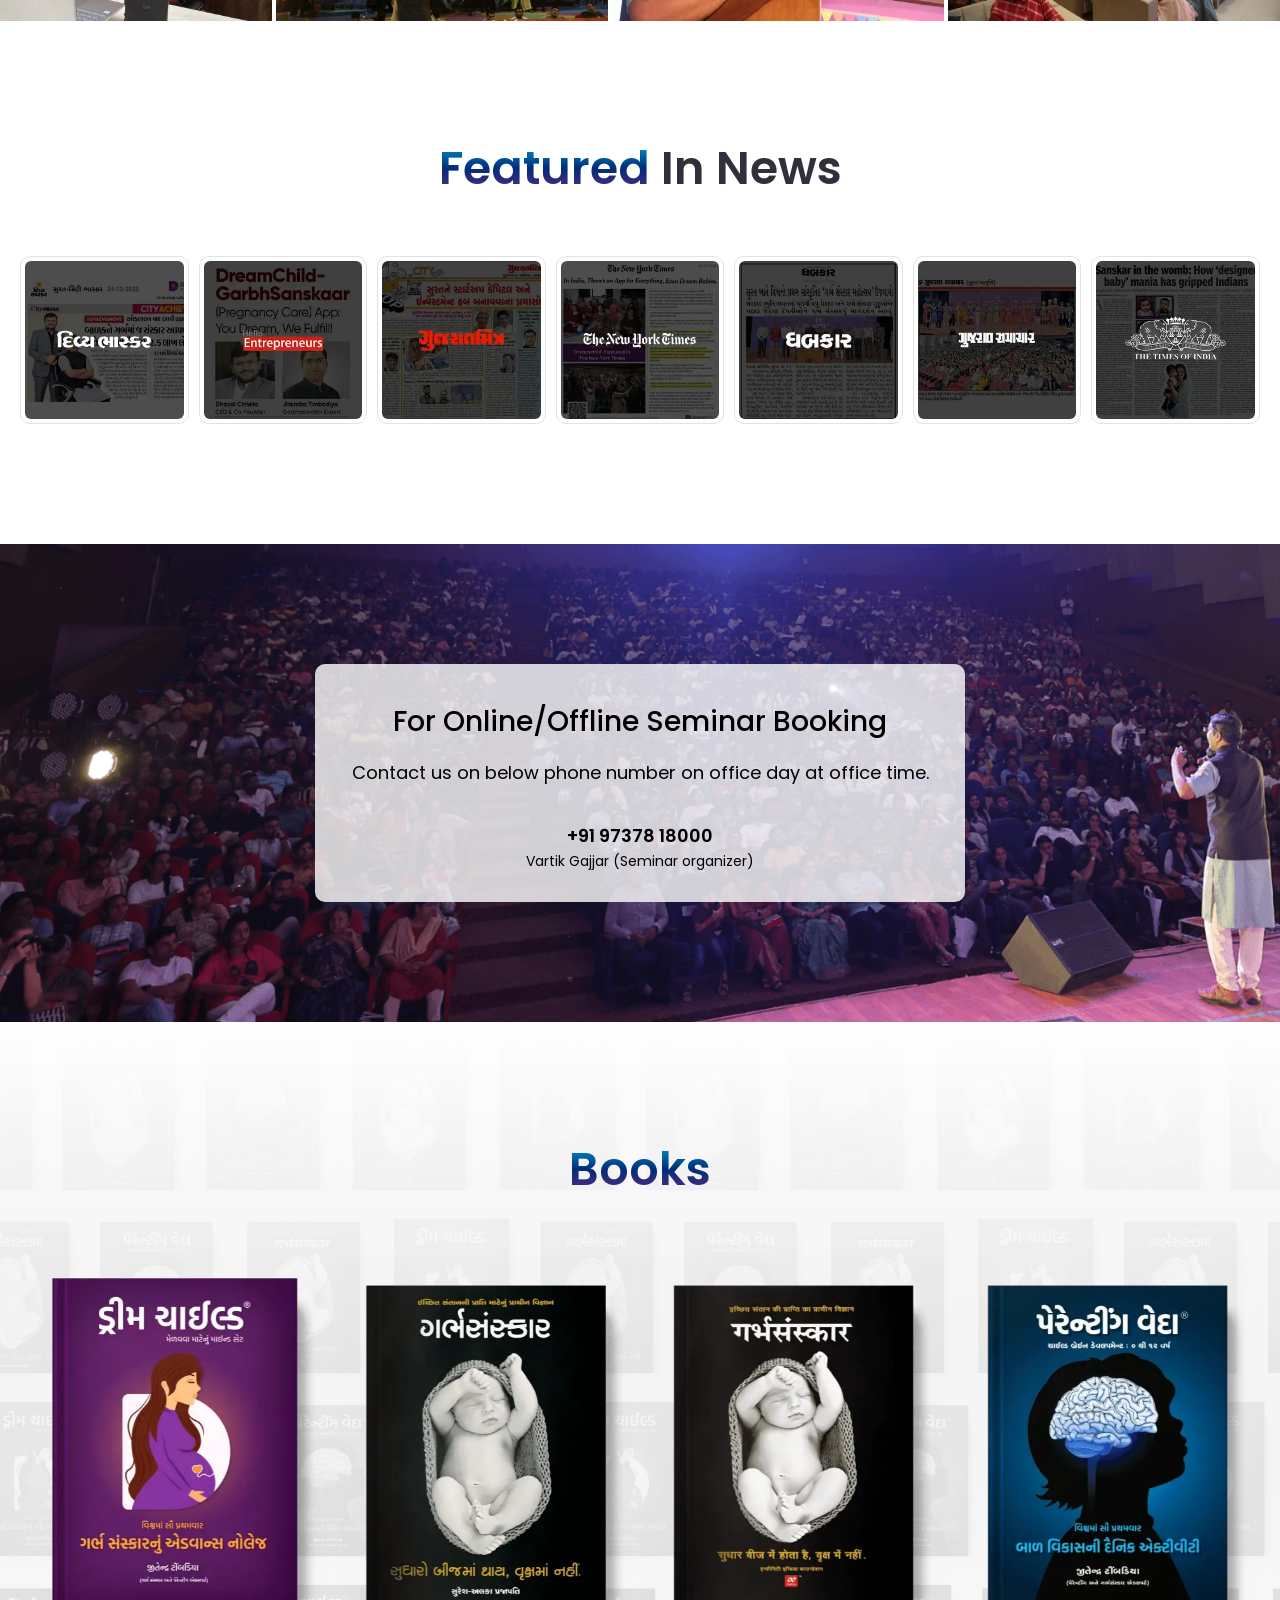
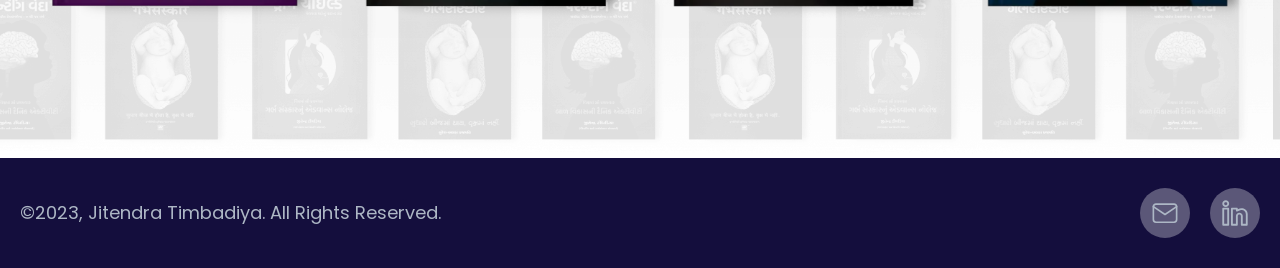
==== commit 45ac888e: "temp chnages" ====
--- a/index.html
+++ b/index.html
@@ -16,6 +16,9 @@
       content="https://niravdreamchild.github.io/JTWebsite/"
     />
     <meta property="og:type" content="website" />
+    <meta property="og:image:width" content="1200" />
+    <meta property="og:image:height" content="630" />
+
     <meta
       name="description"
       content="Mr. Jitendra Timbadiya, Co-founder of ‘Dream Child Garbh Sanskar’ & ‘Parenting Veda,’ is revolutionizing child brain development from the womb to 25 years. With 14 years of Vedic & scientific research, he empowers parents through app-based programs, webinars, and workshops, benefiting 1M+ individuals across 50+ countries."
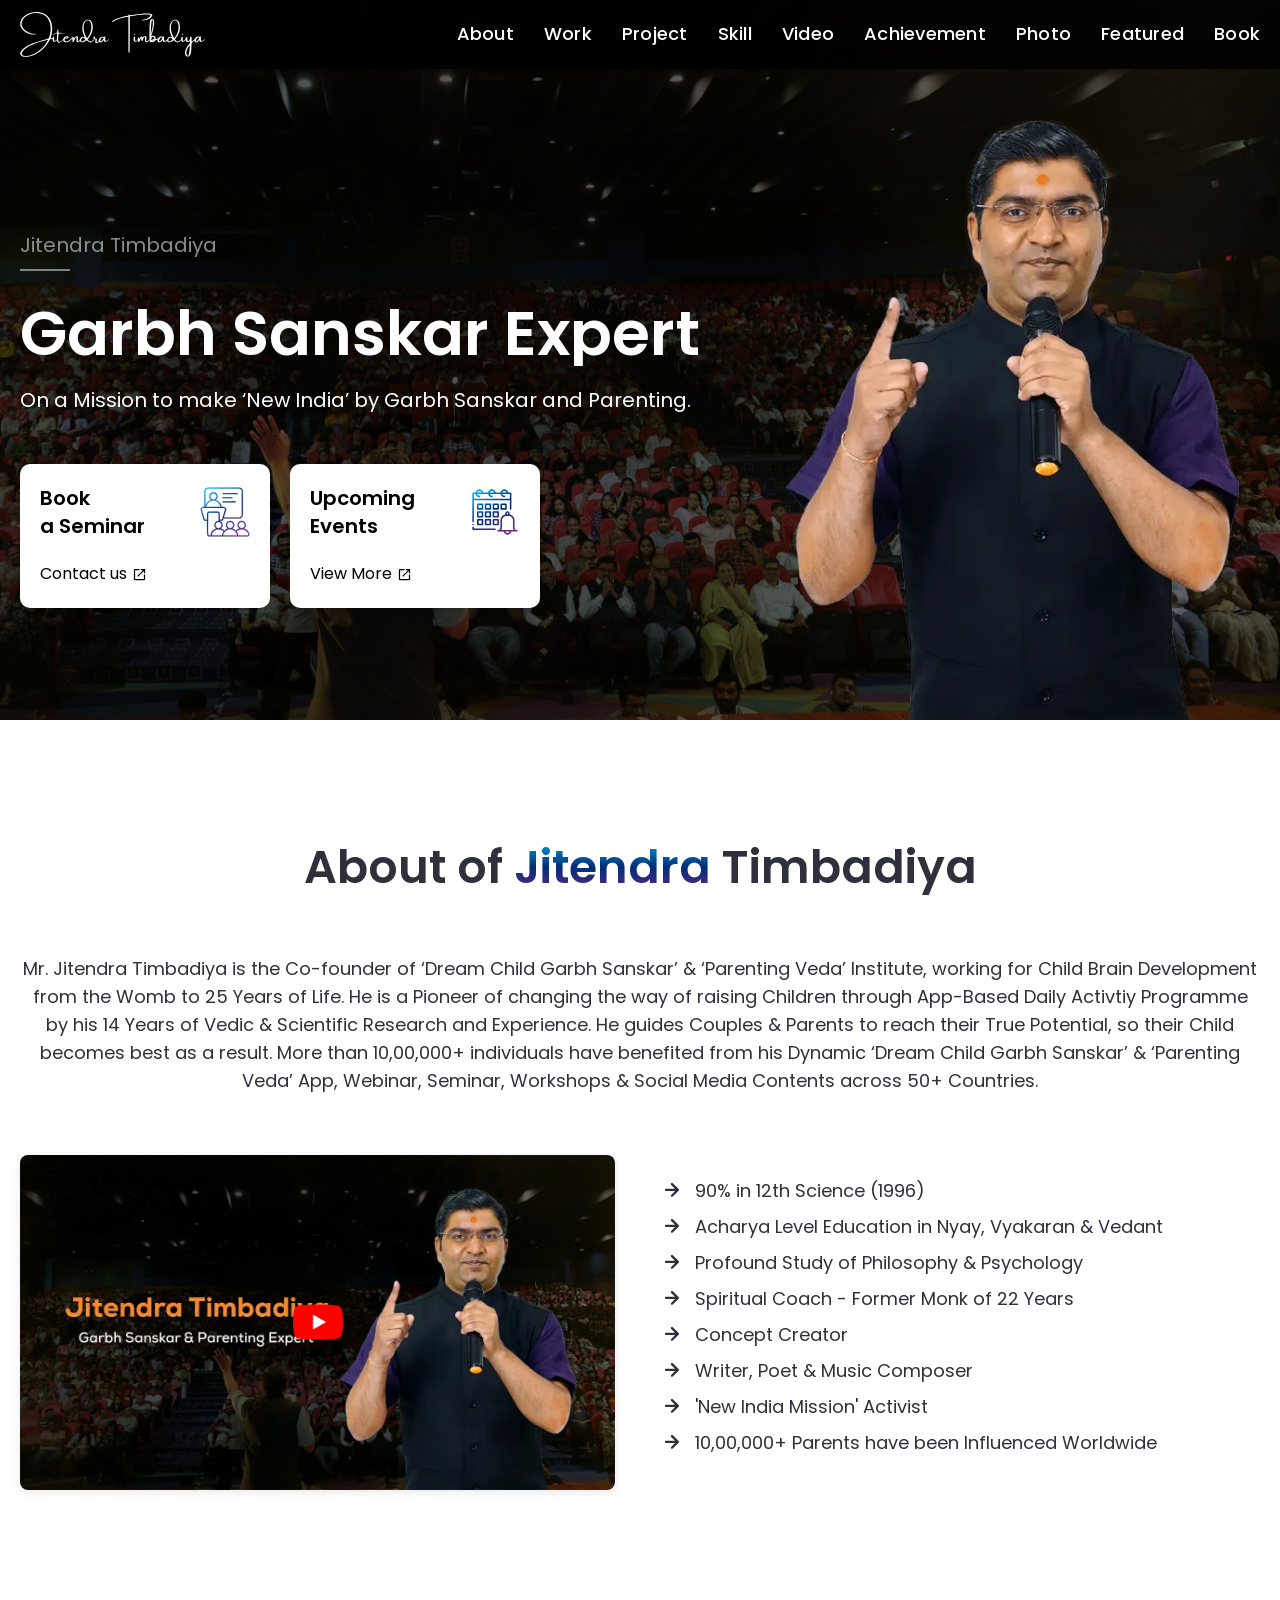
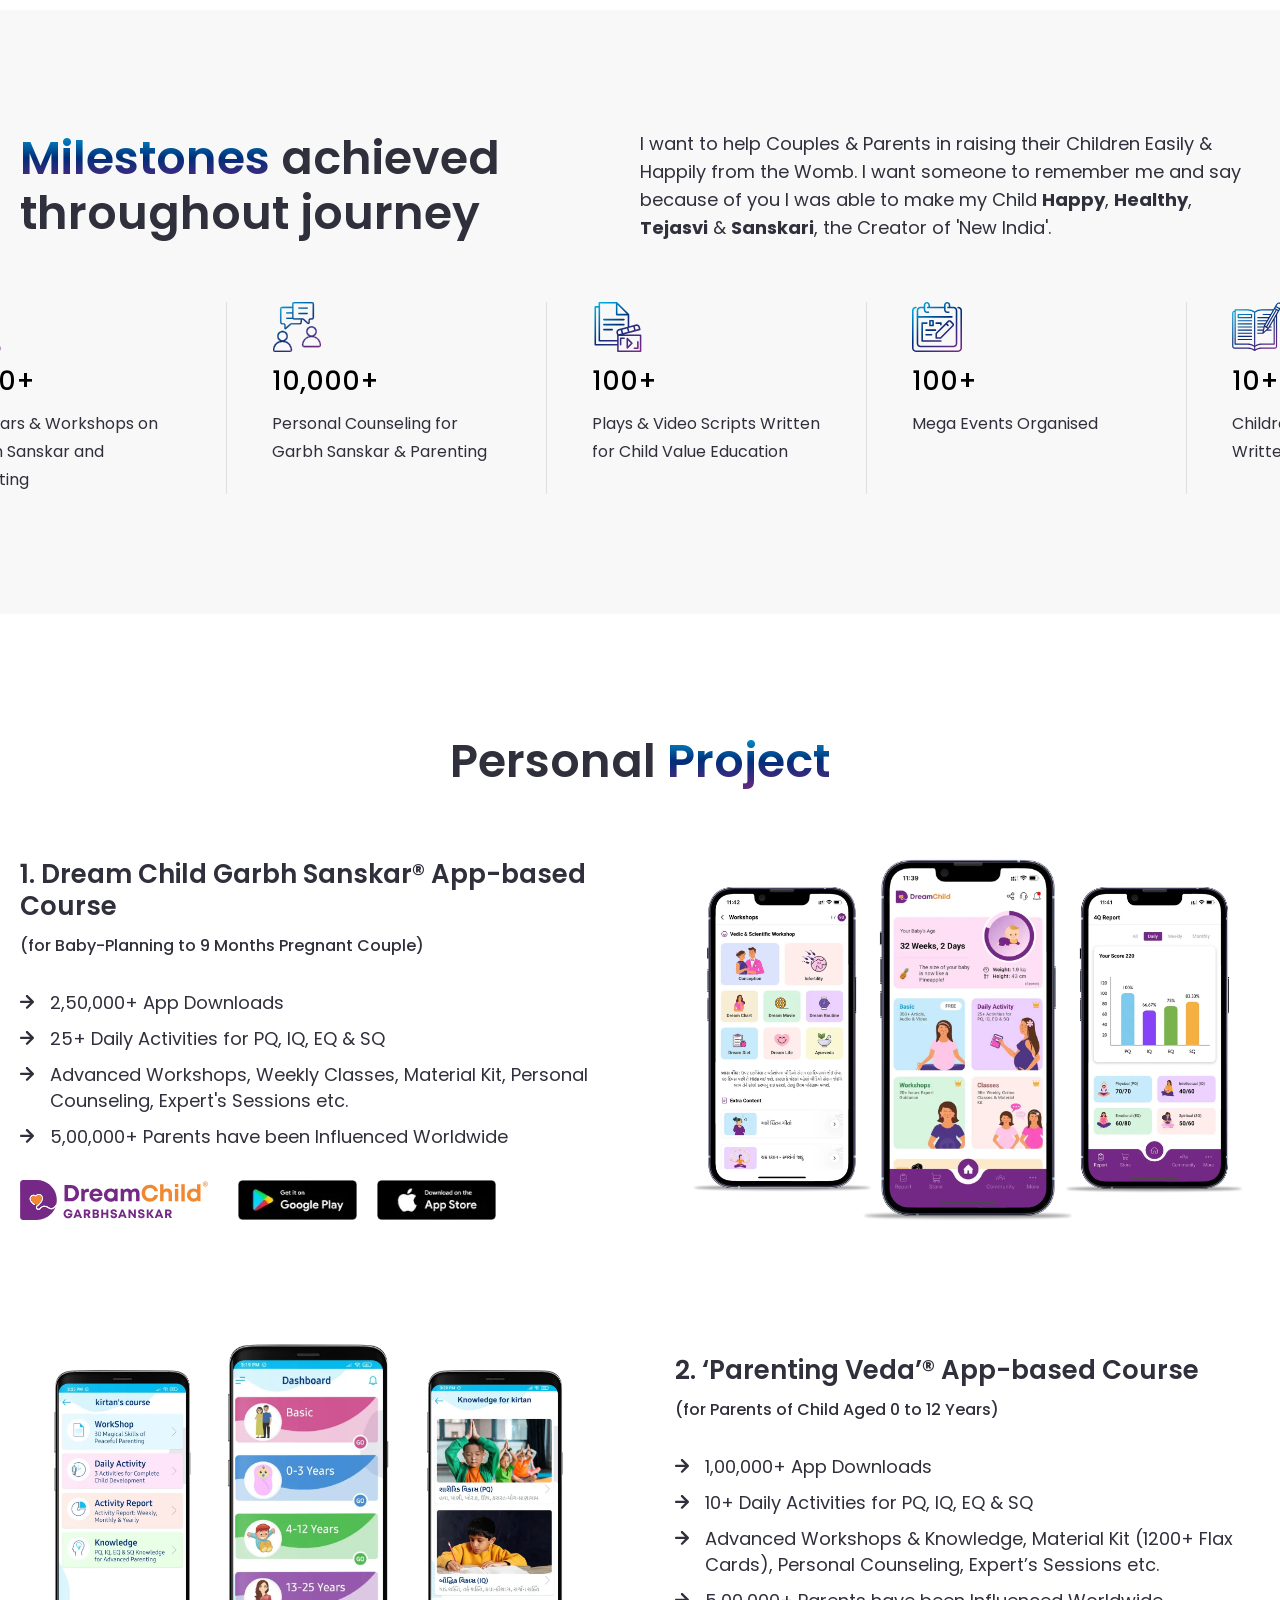
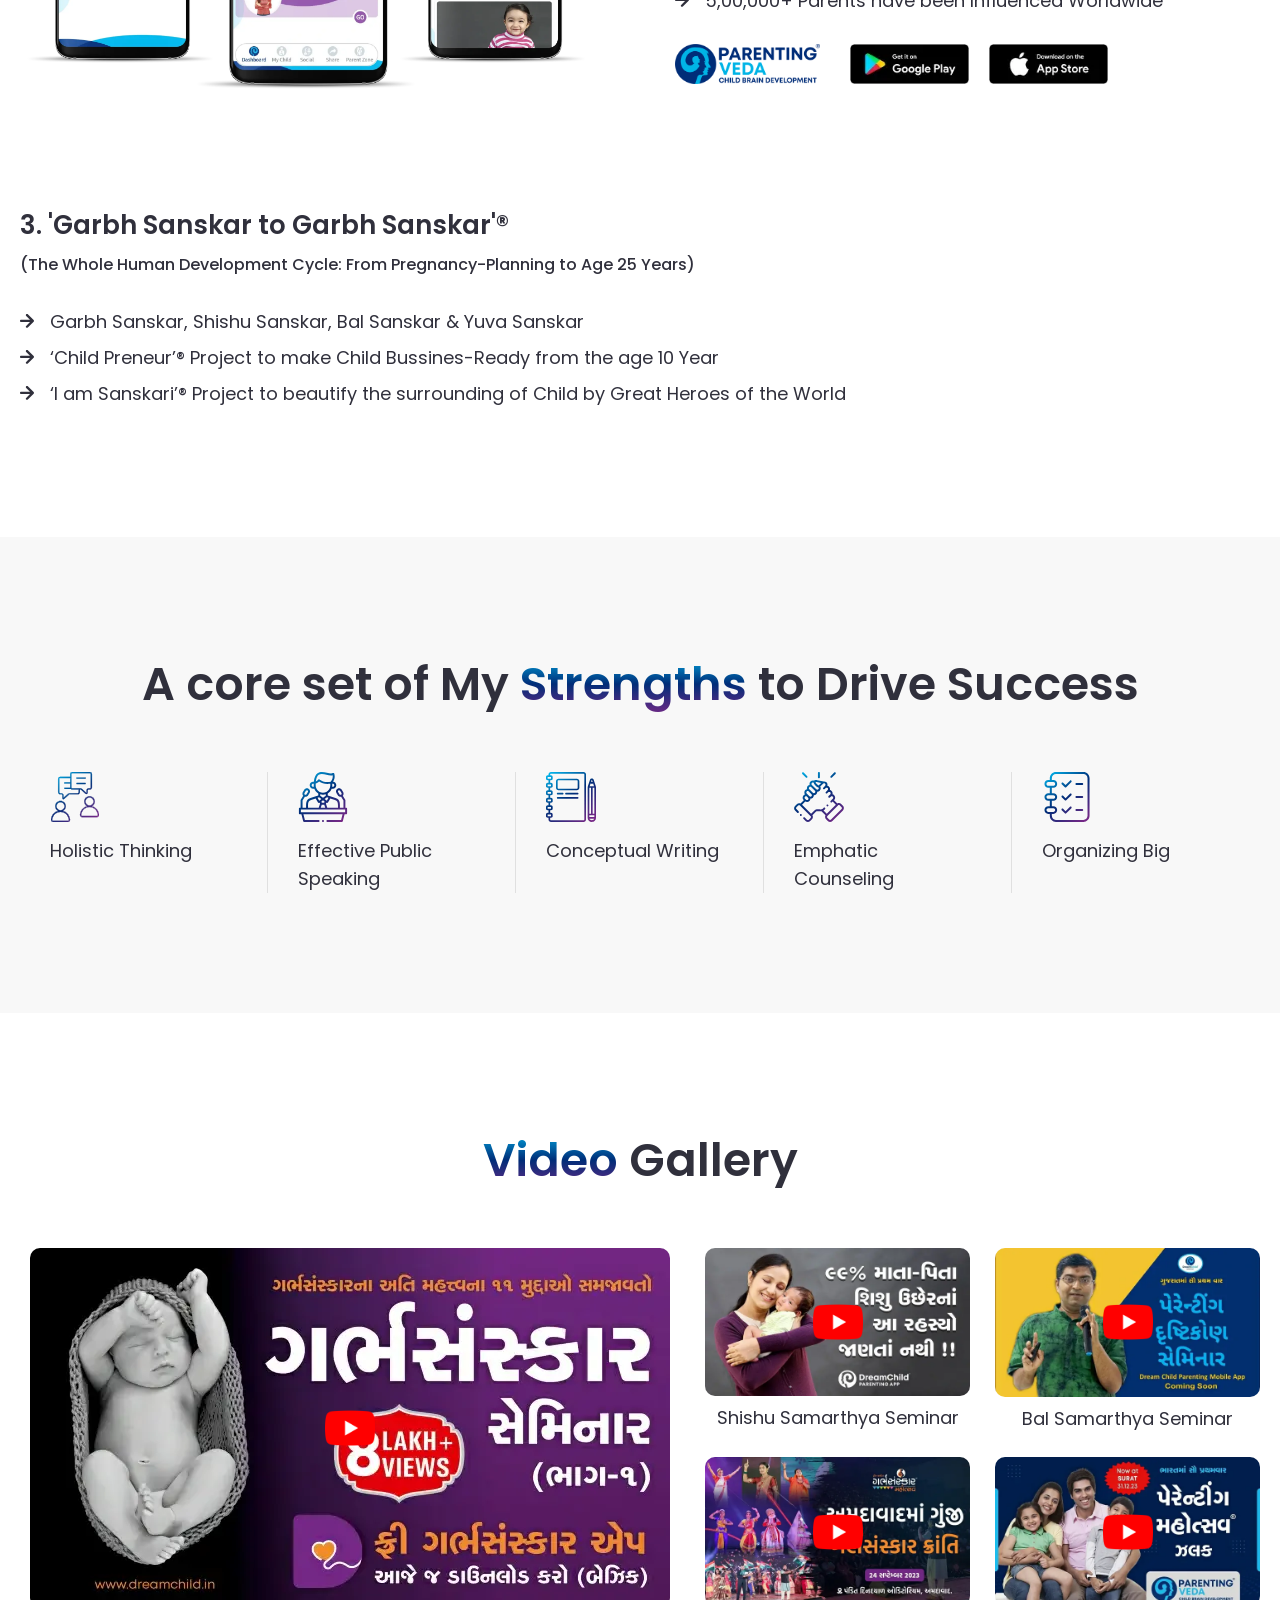
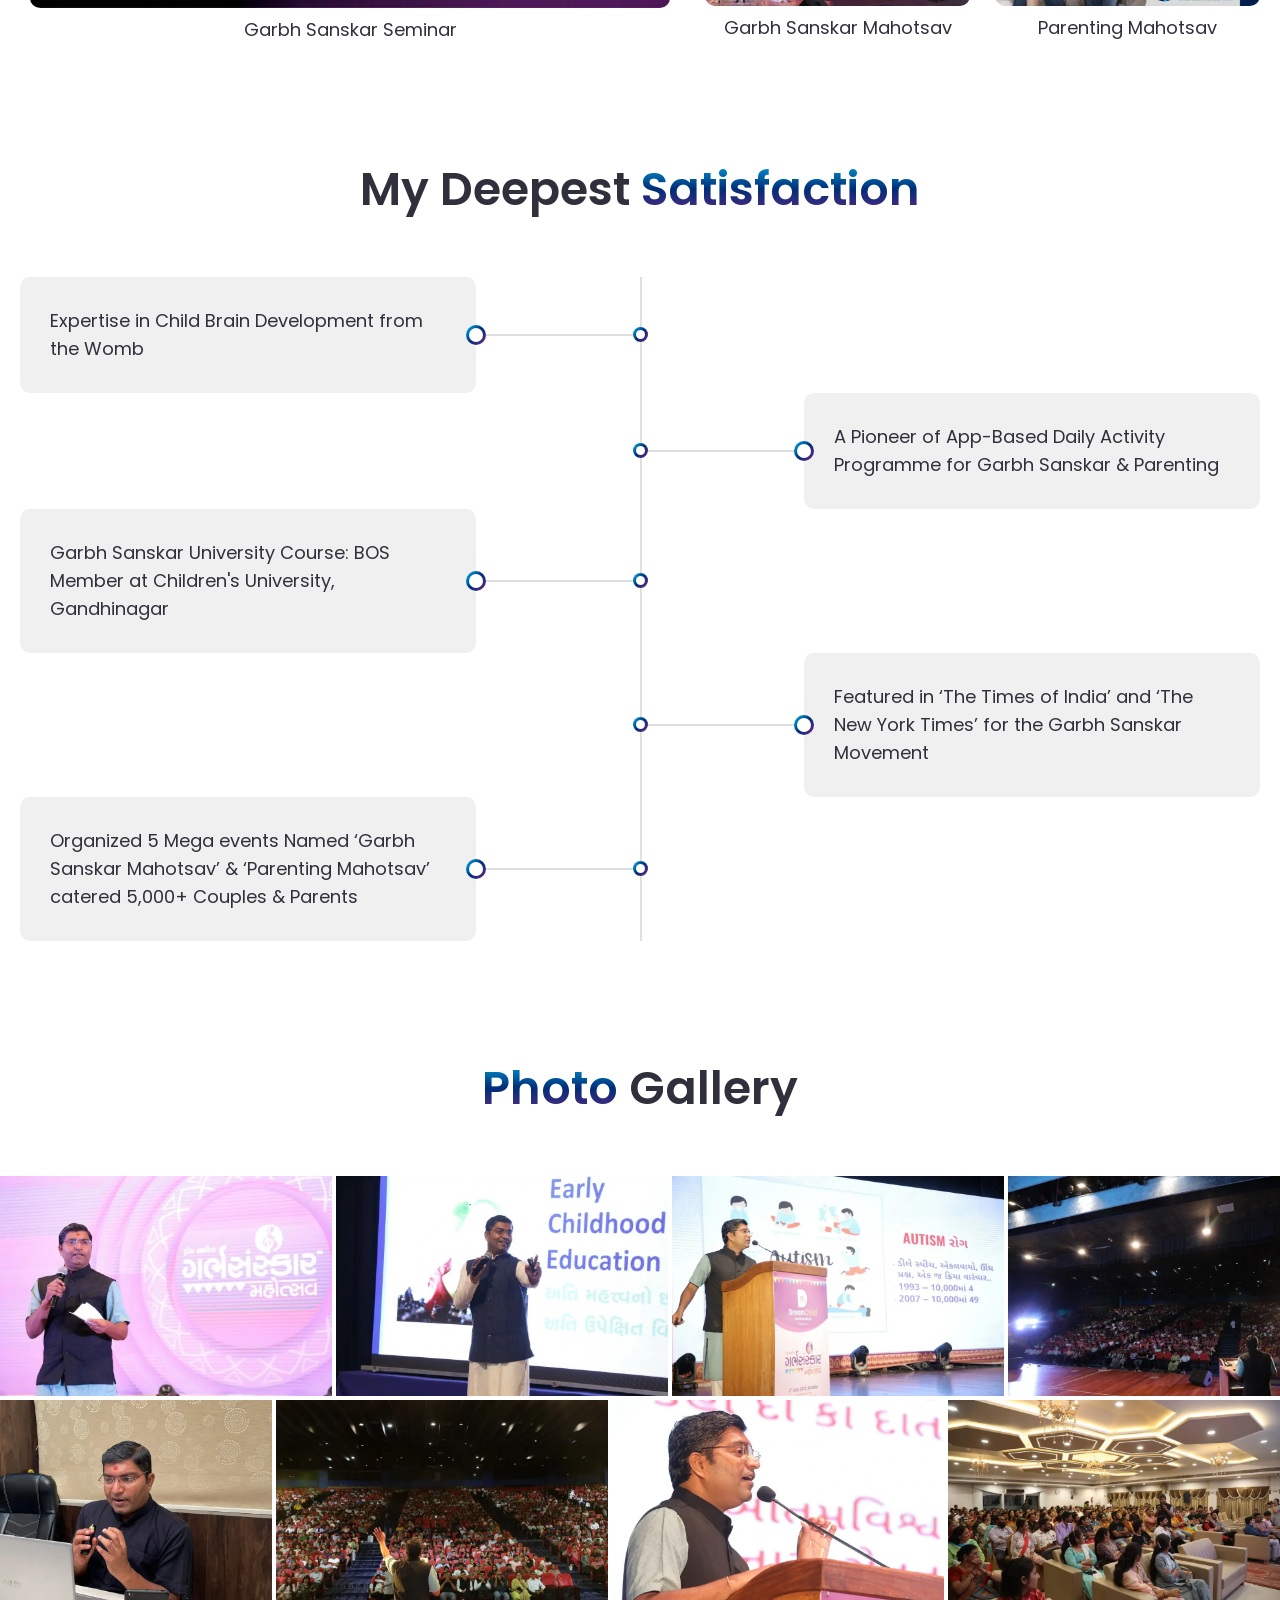
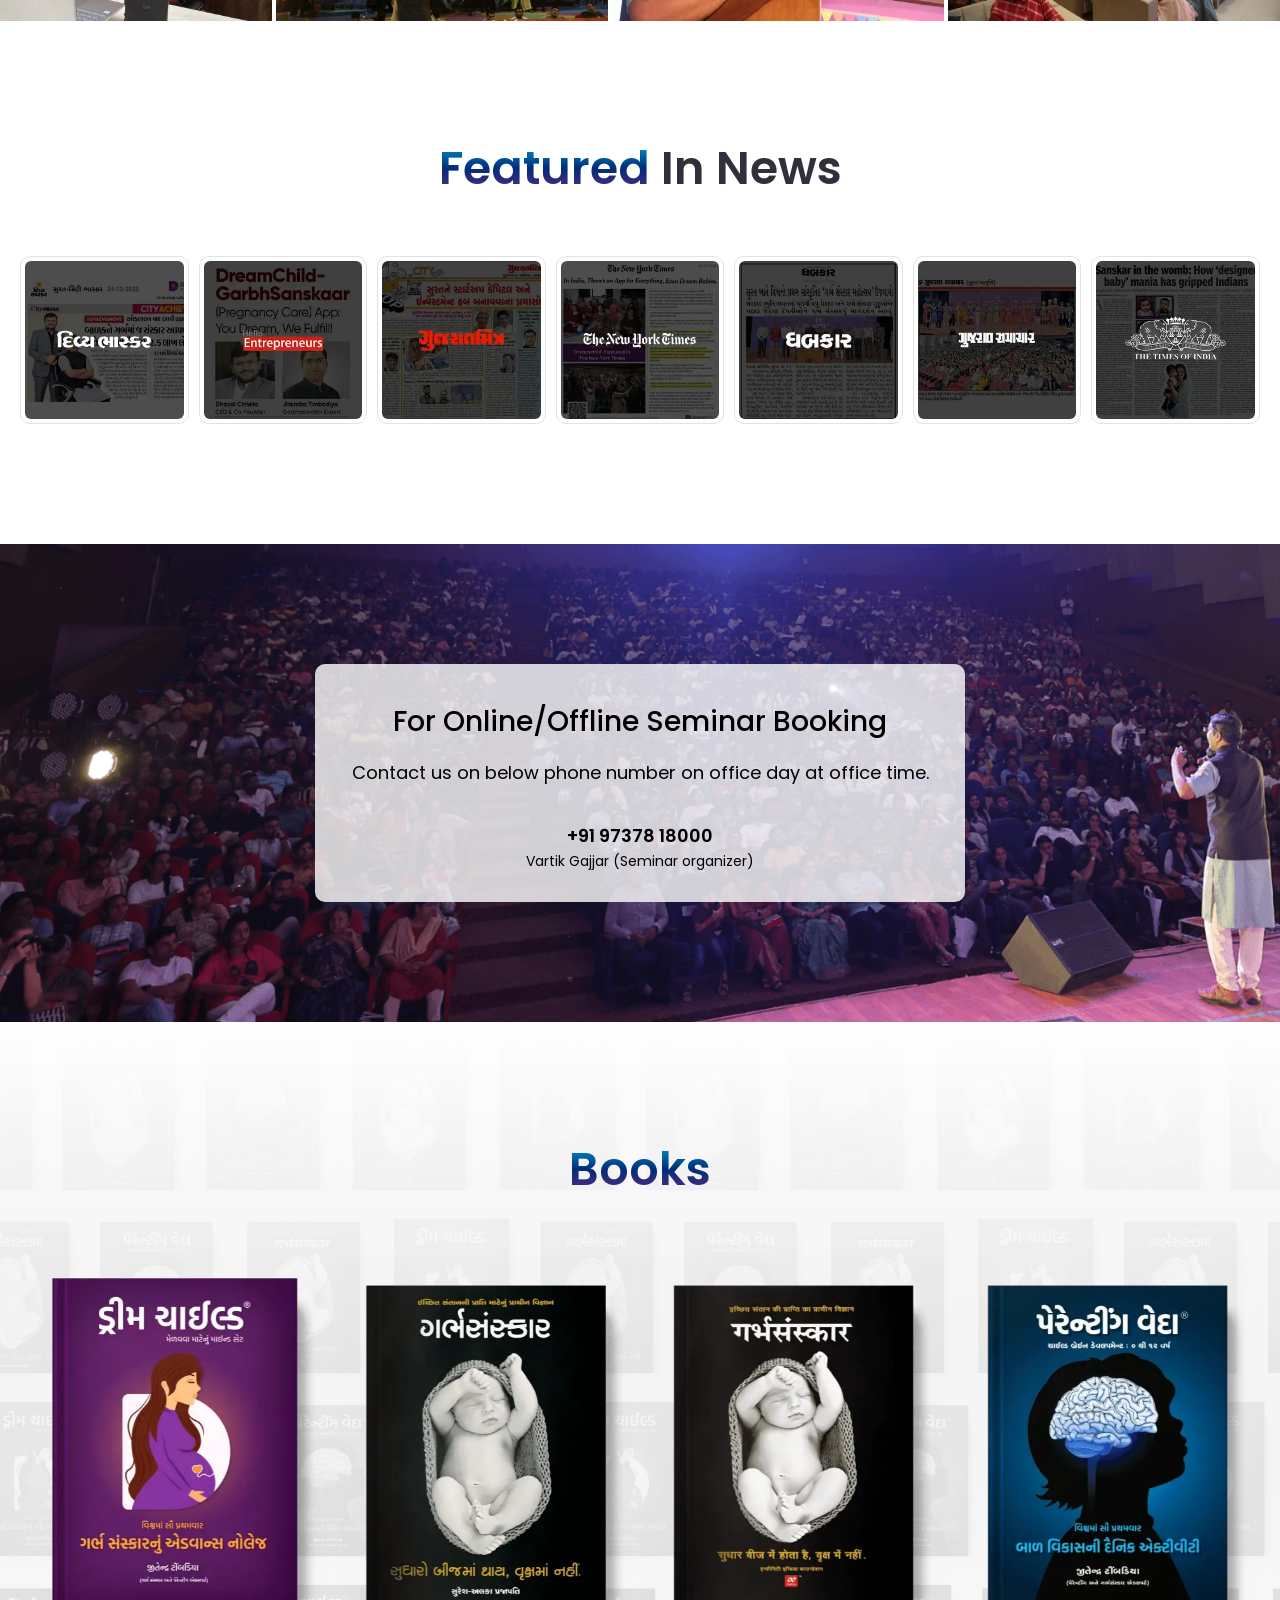
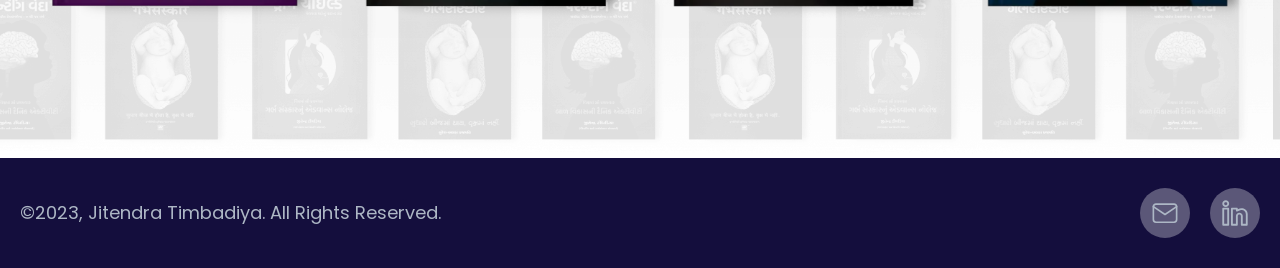
==== commit 96a8345e: "test" ====
--- a/index.html
+++ b/index.html
@@ -28,7 +28,7 @@
     <link
       rel="icon"
       type="image/png"
-      href="https://niravdreamchild.github.io/JTWebsite//img/favicon.ico"
+      href="https://niravdreamchild.github.io/JTWebsite/img/favicon.ico"
     />
     <link rel="stylesheet" href="style.css" />
     <link rel="stylesheet" href="responsivestyle.css" />
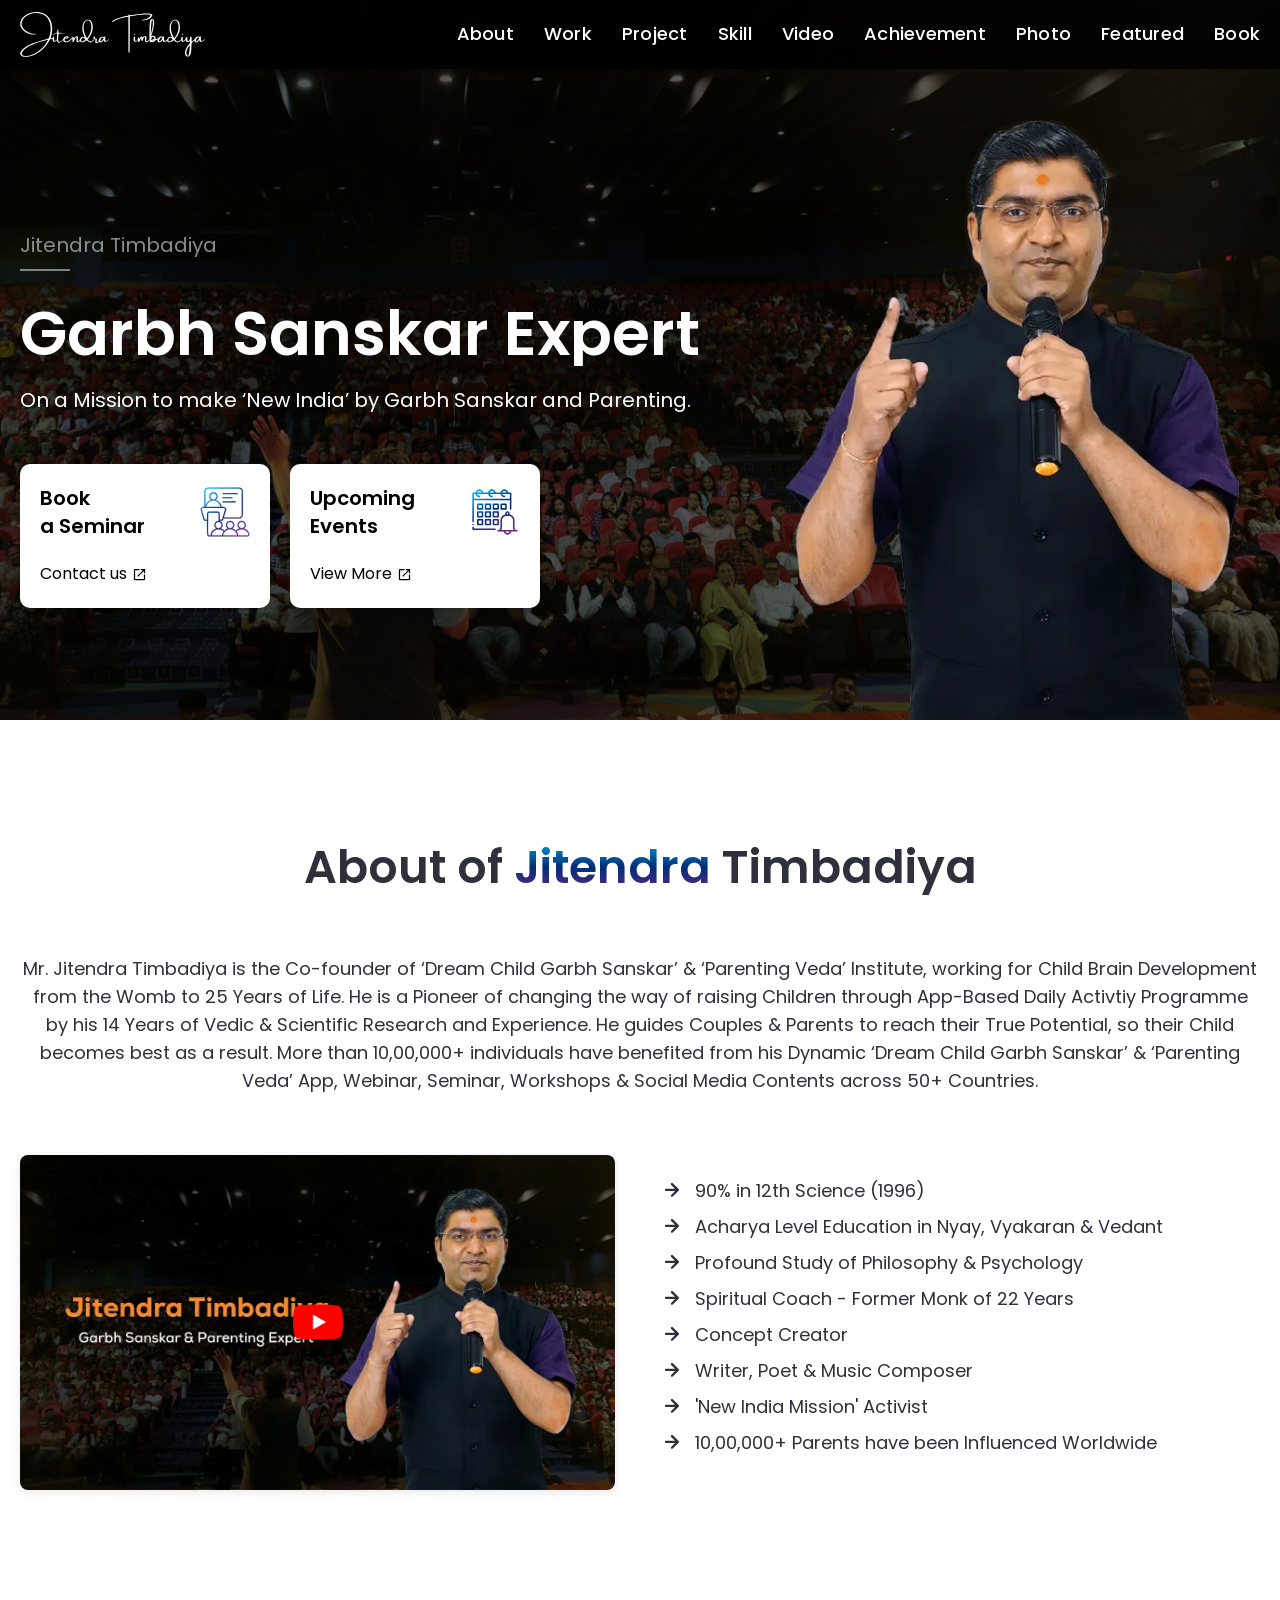
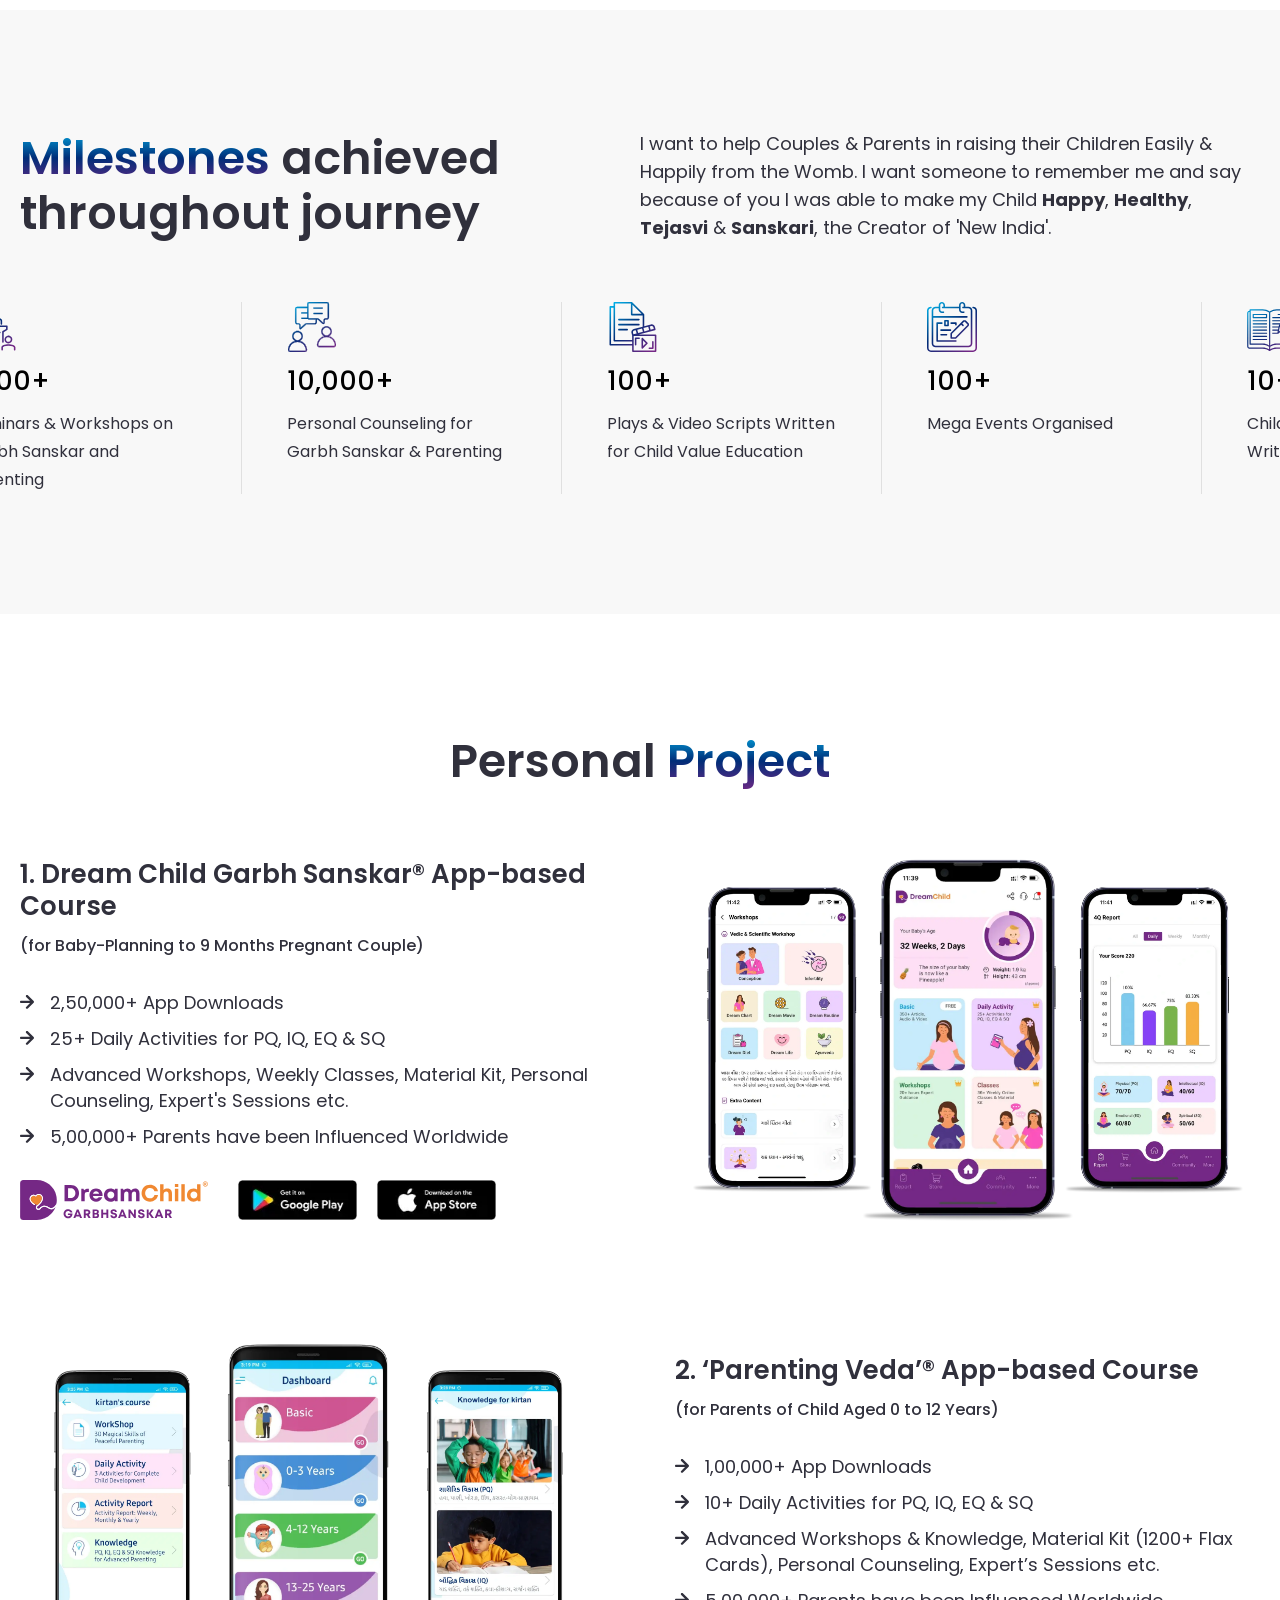
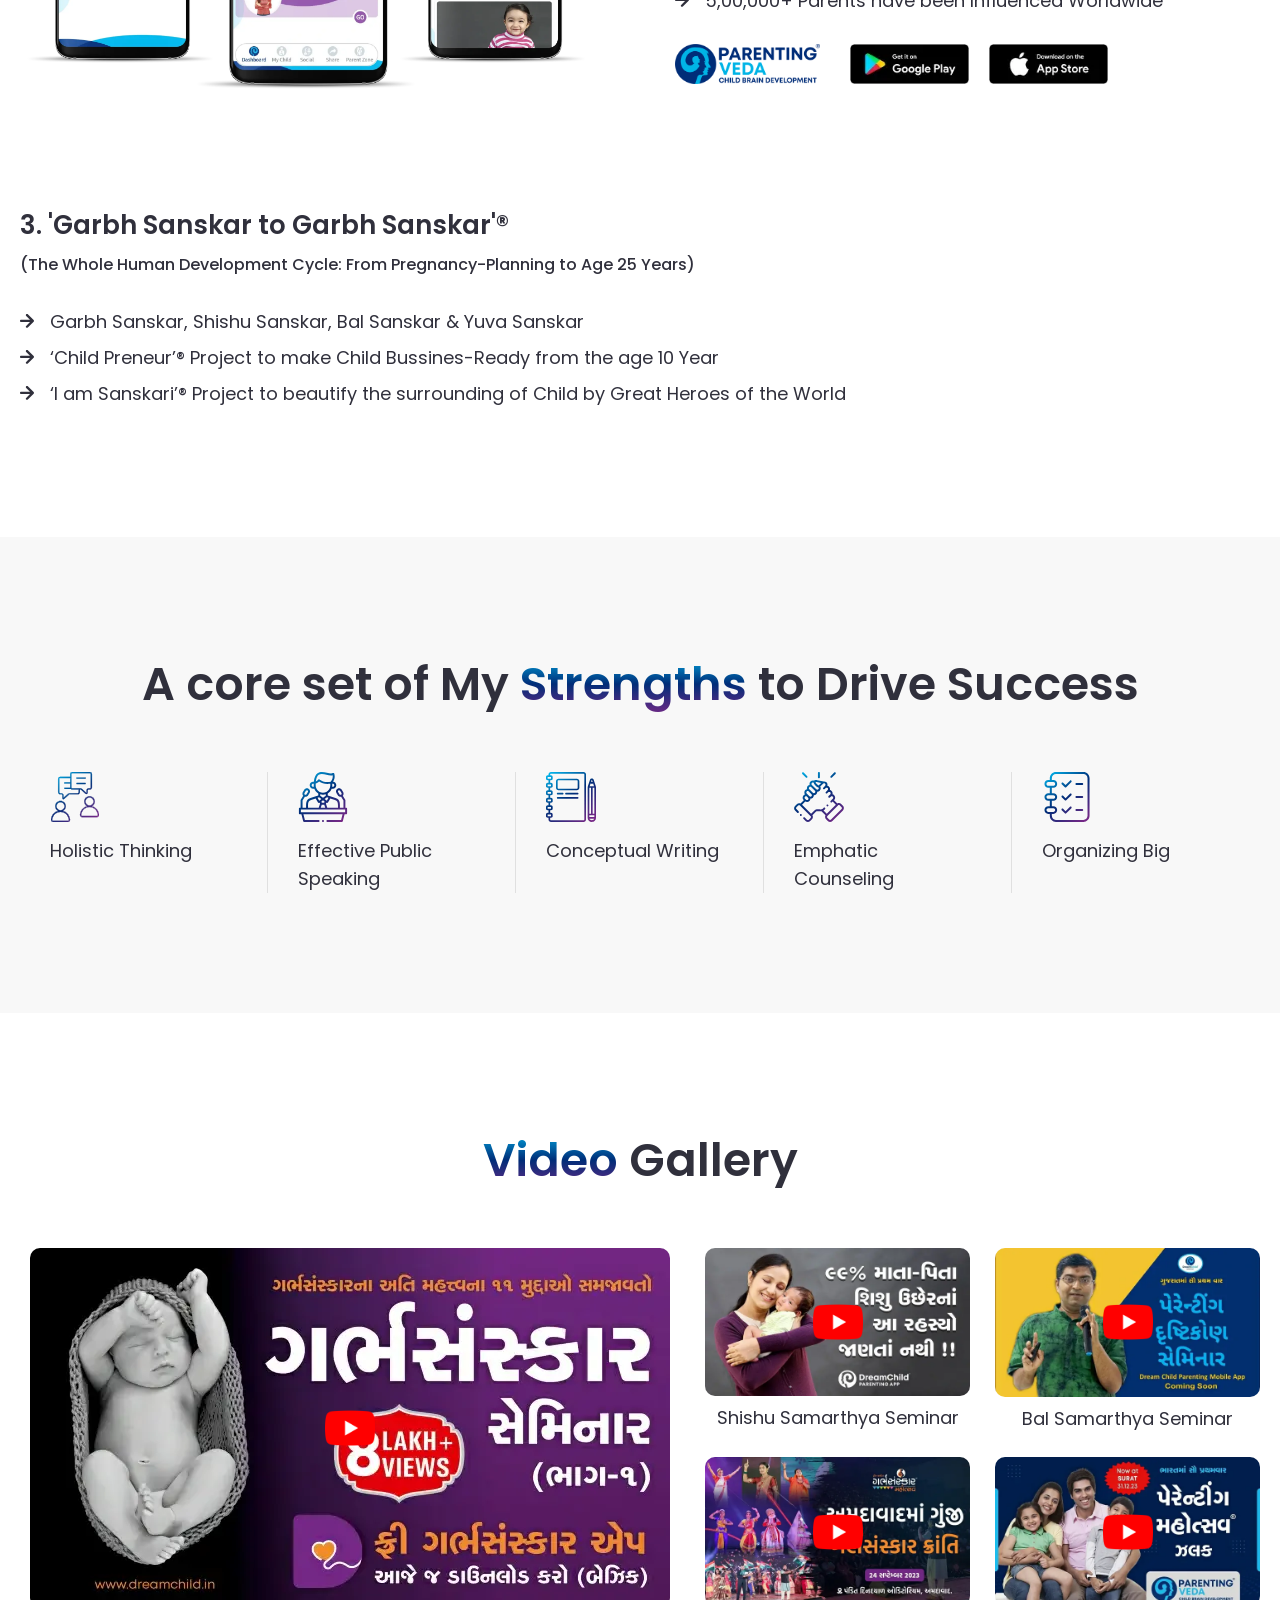
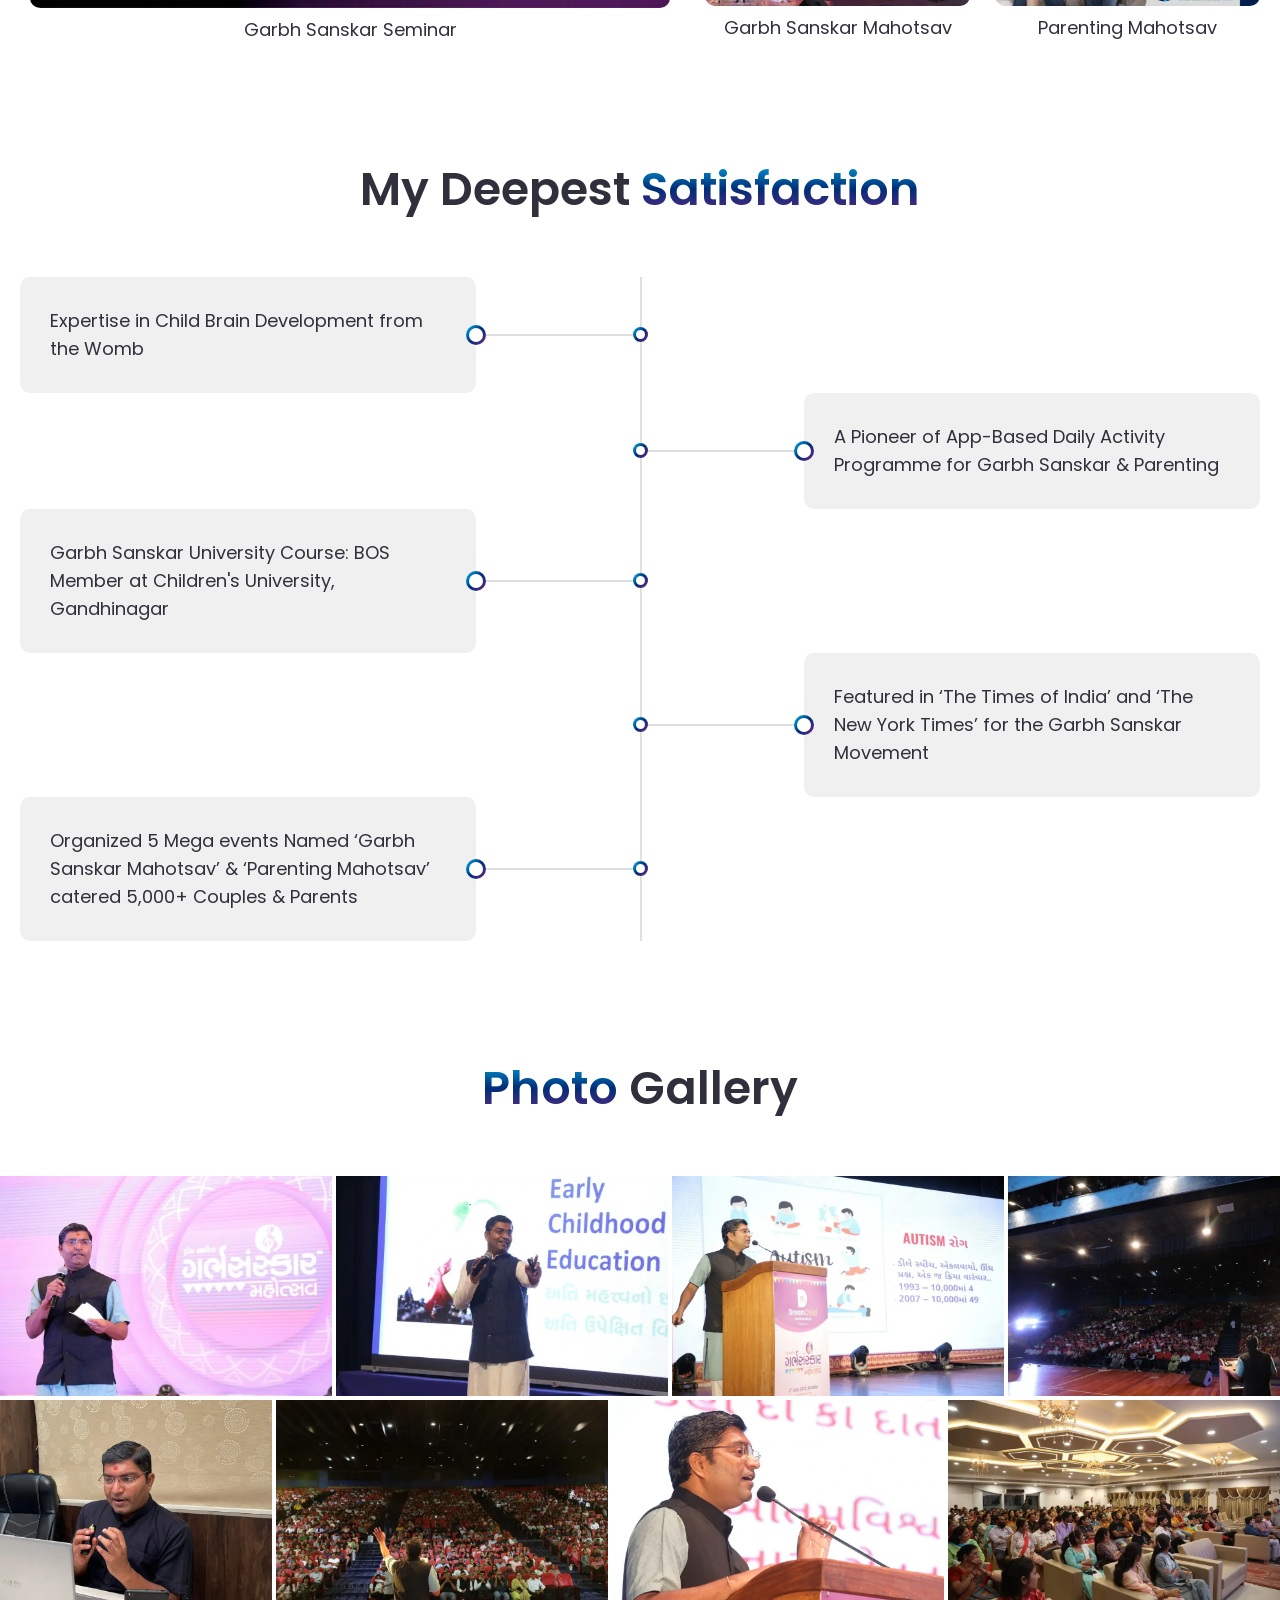
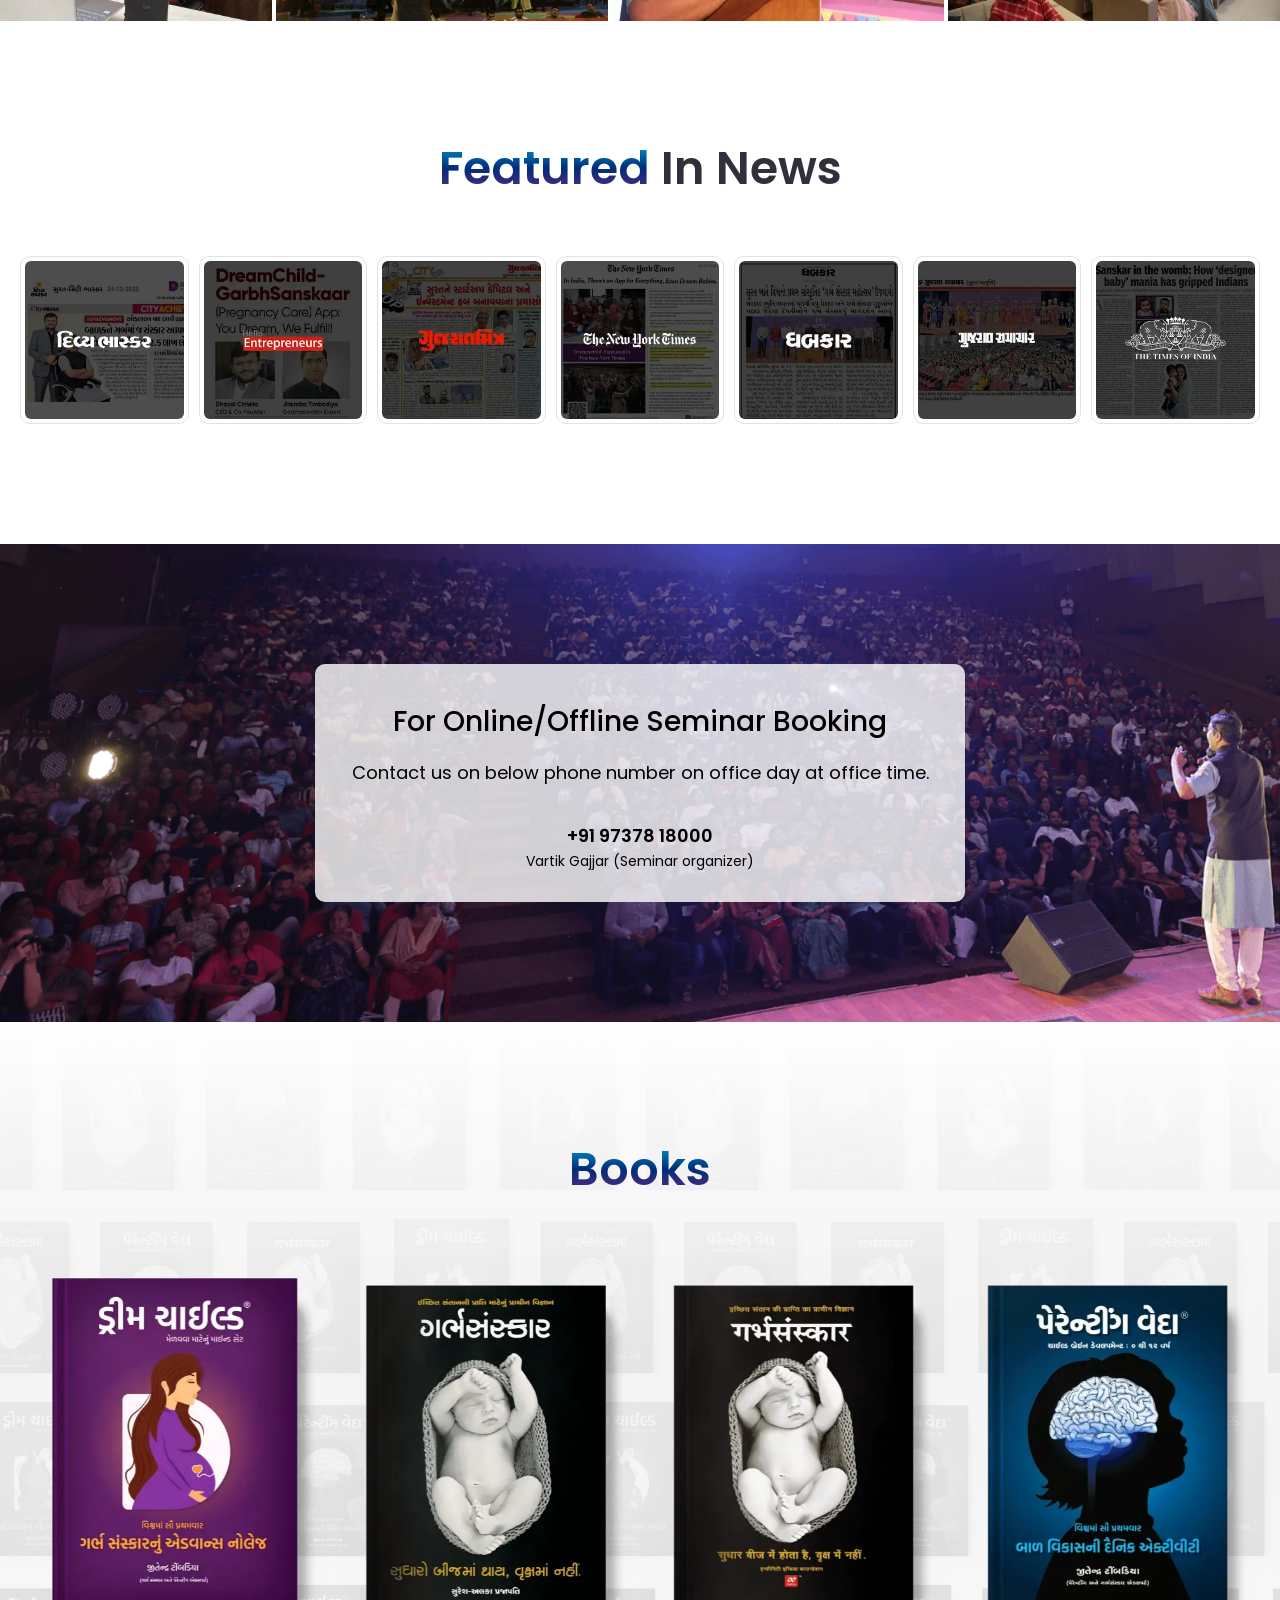
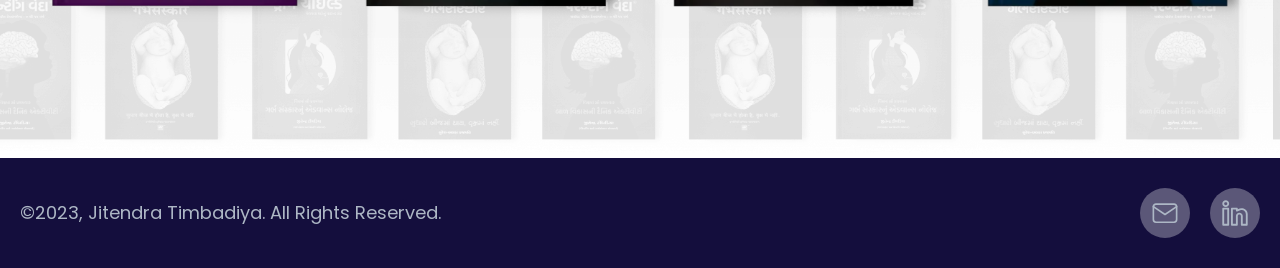
==== commit 04e05bdf: "Added open graph image" ====
--- a/index.html
+++ b/index.html
@@ -9,15 +9,13 @@
     />
     <meta
       property="og:image"
-      content="https://niravdreamchild.github.io/JTWebsite/img/jt-img.webp"
+      content="https://niravdreamchild.github.io/JTWebsite/img/opengraph.webp"
     />
     <meta
       property="og:url"
       content="https://niravdreamchild.github.io/JTWebsite/"
     />
     <meta property="og:type" content="website" />
-    <meta property="og:image:width" content="1200" />
-    <meta property="og:image:height" content="630" />
 
     <meta
       name="description"
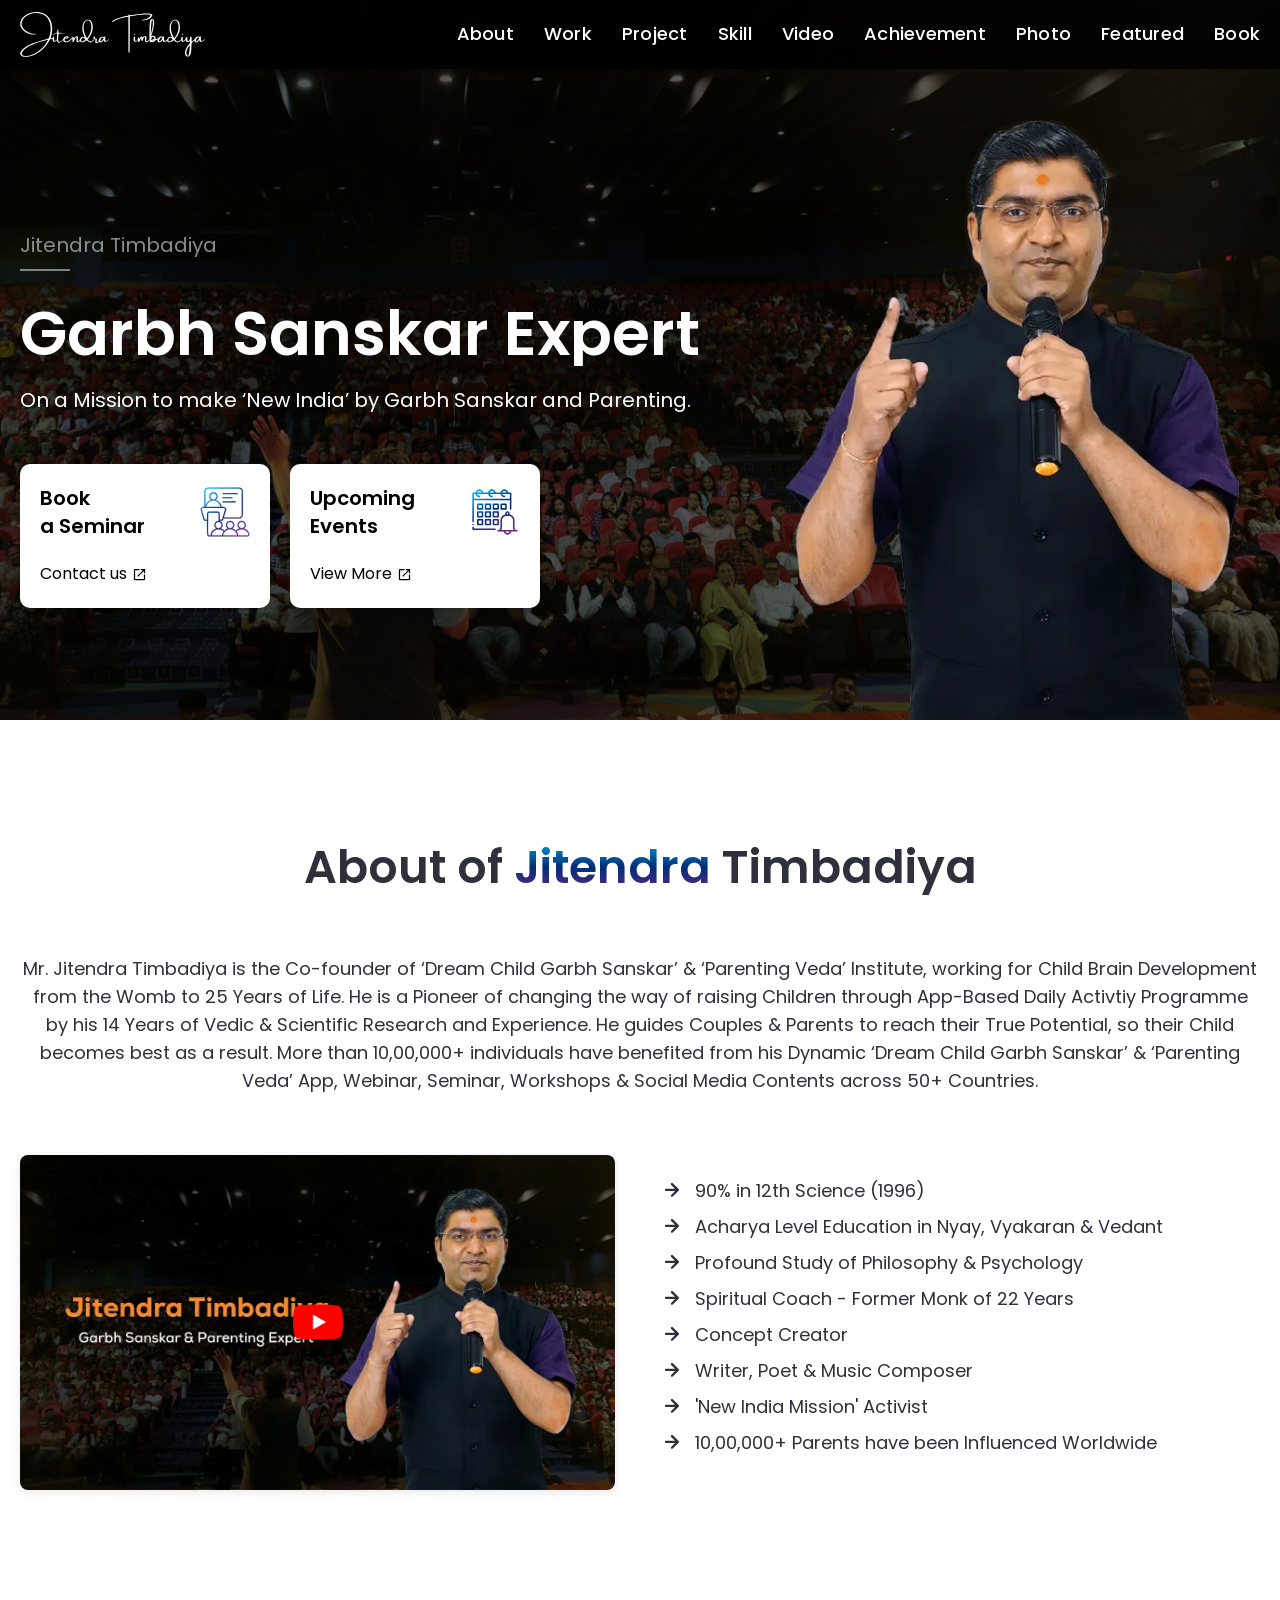
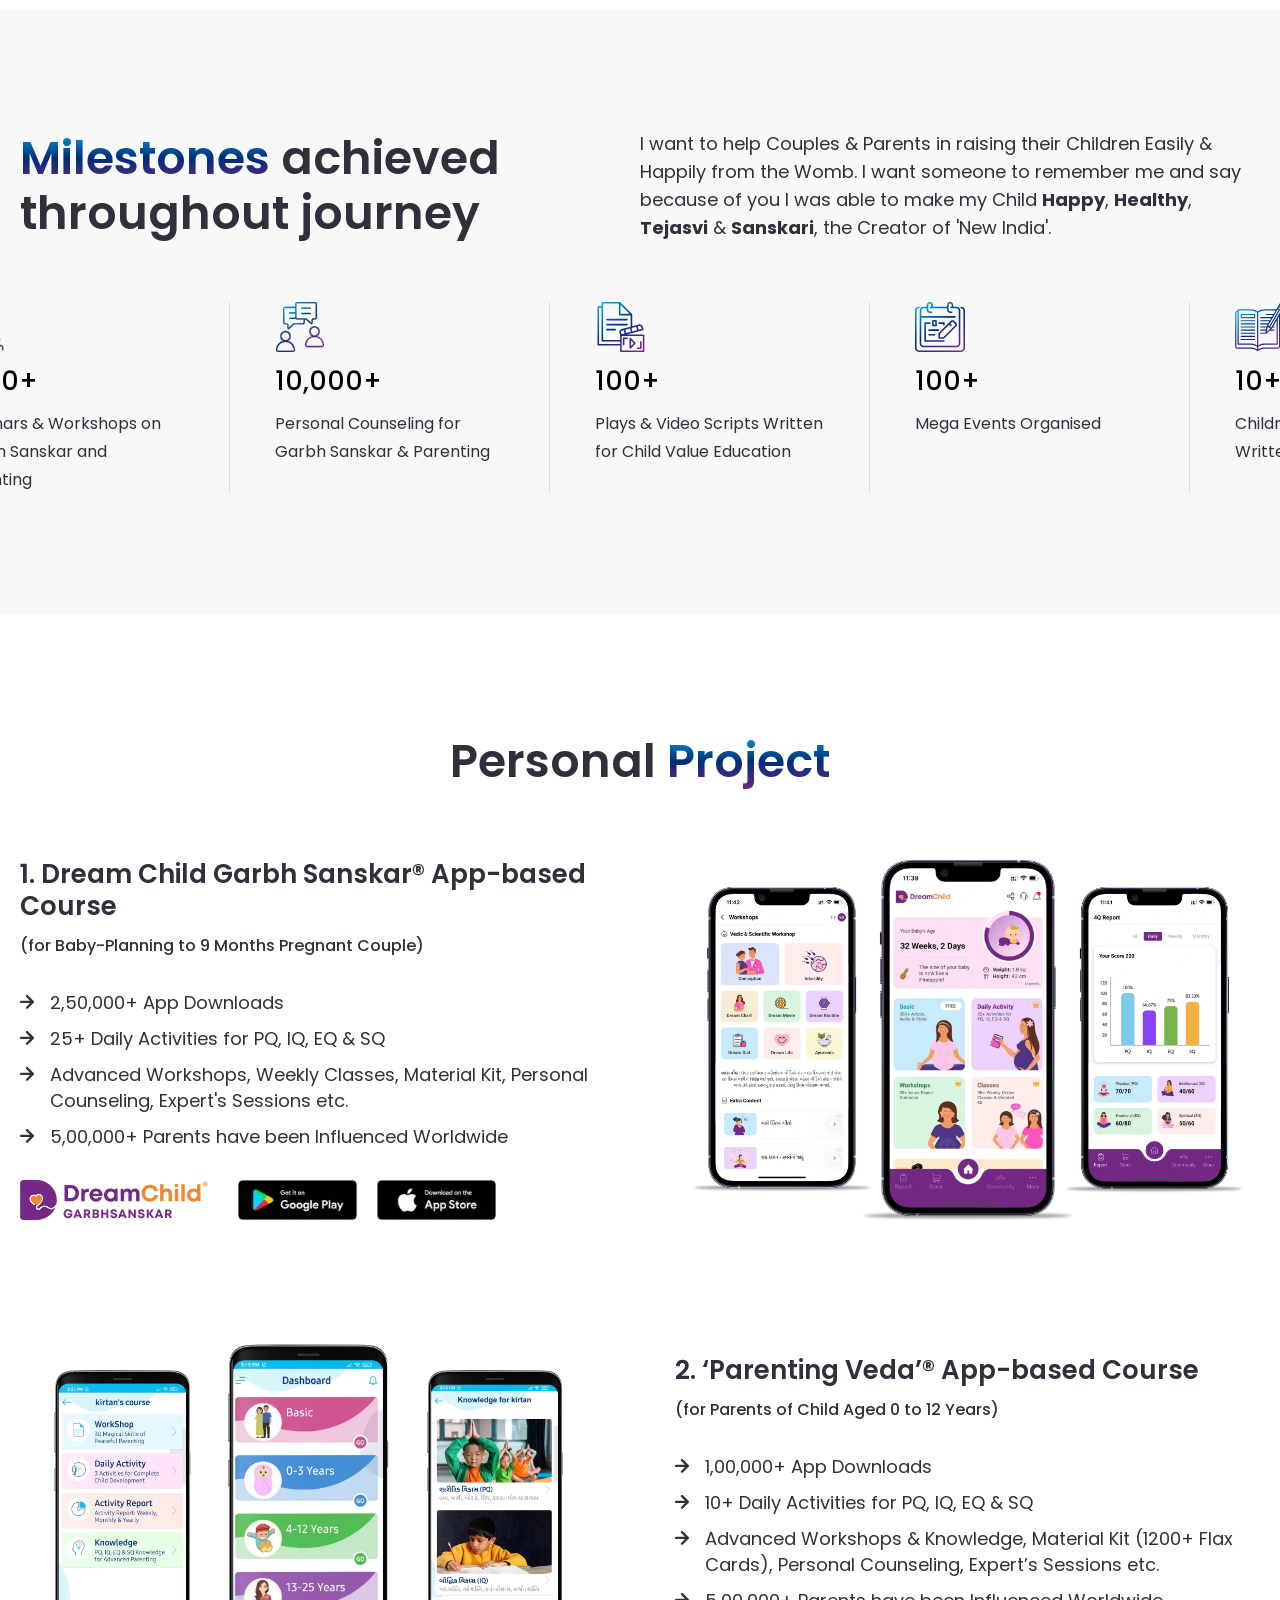
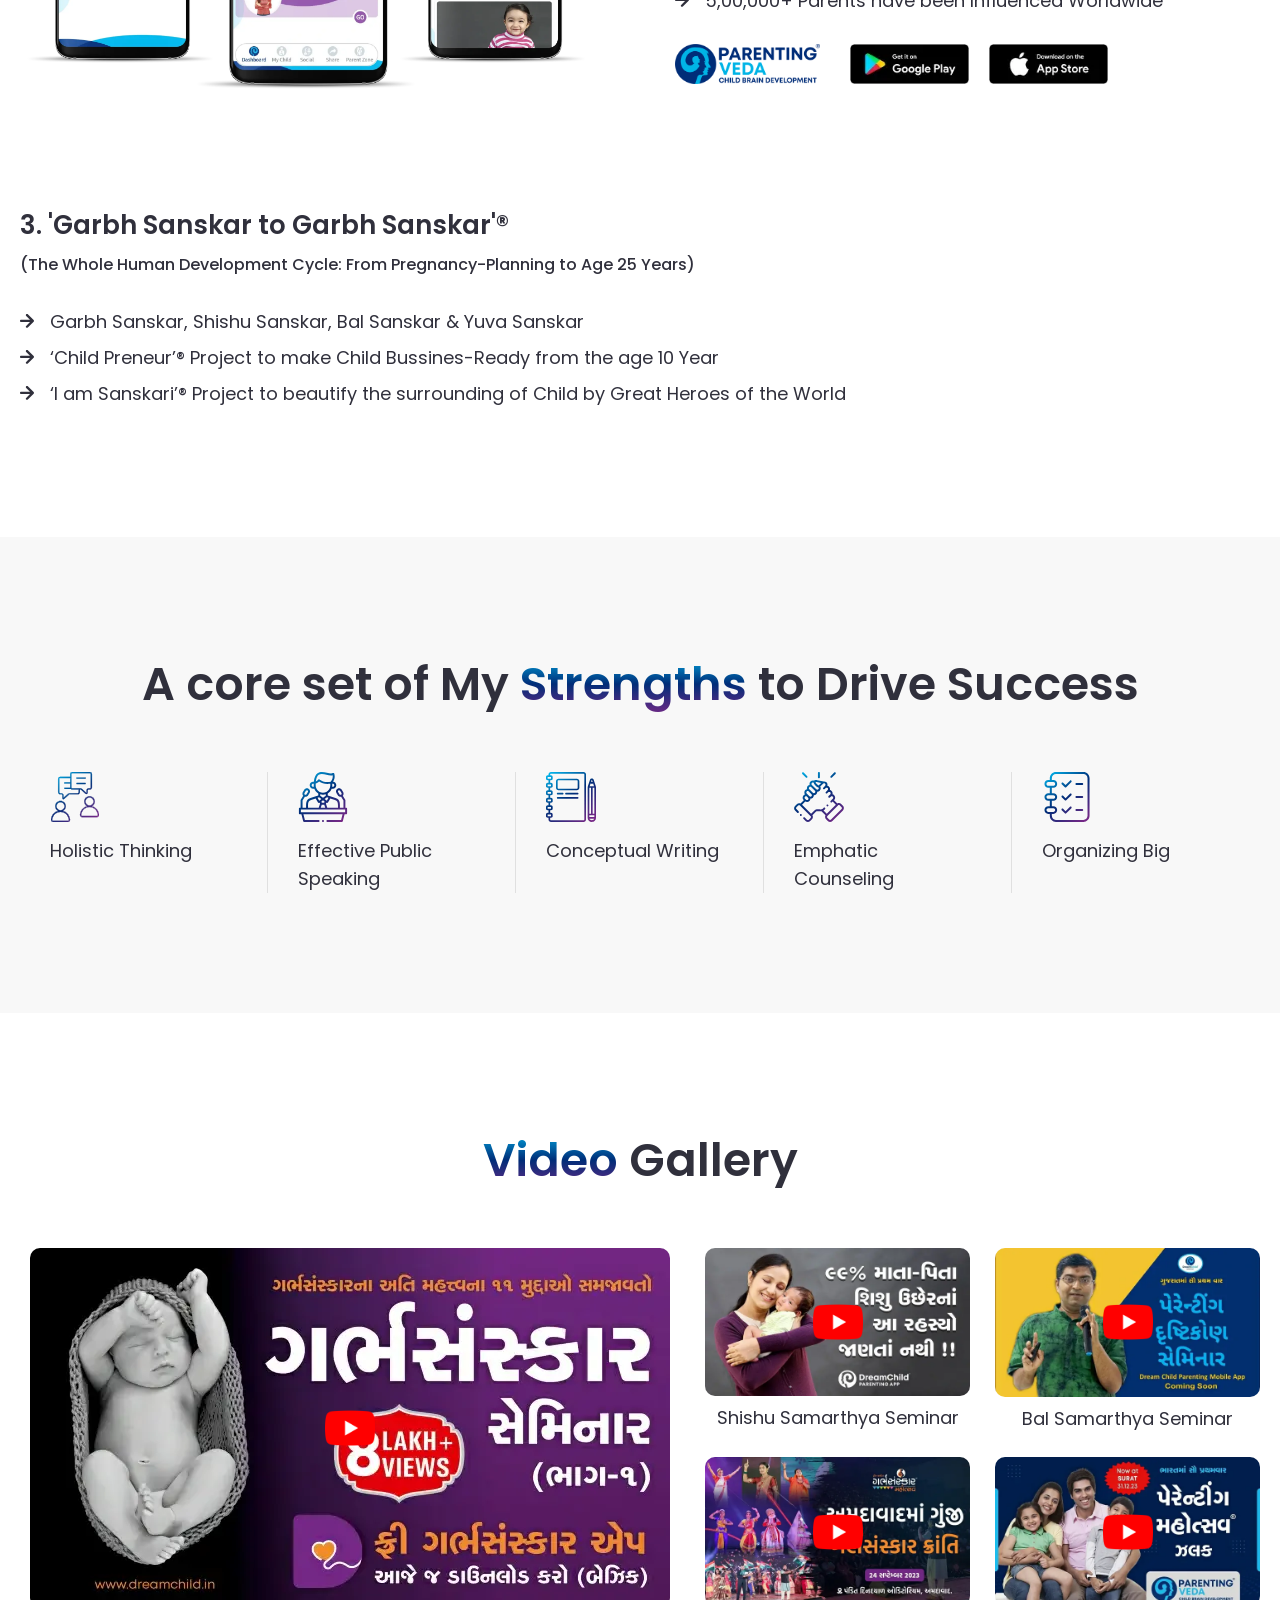
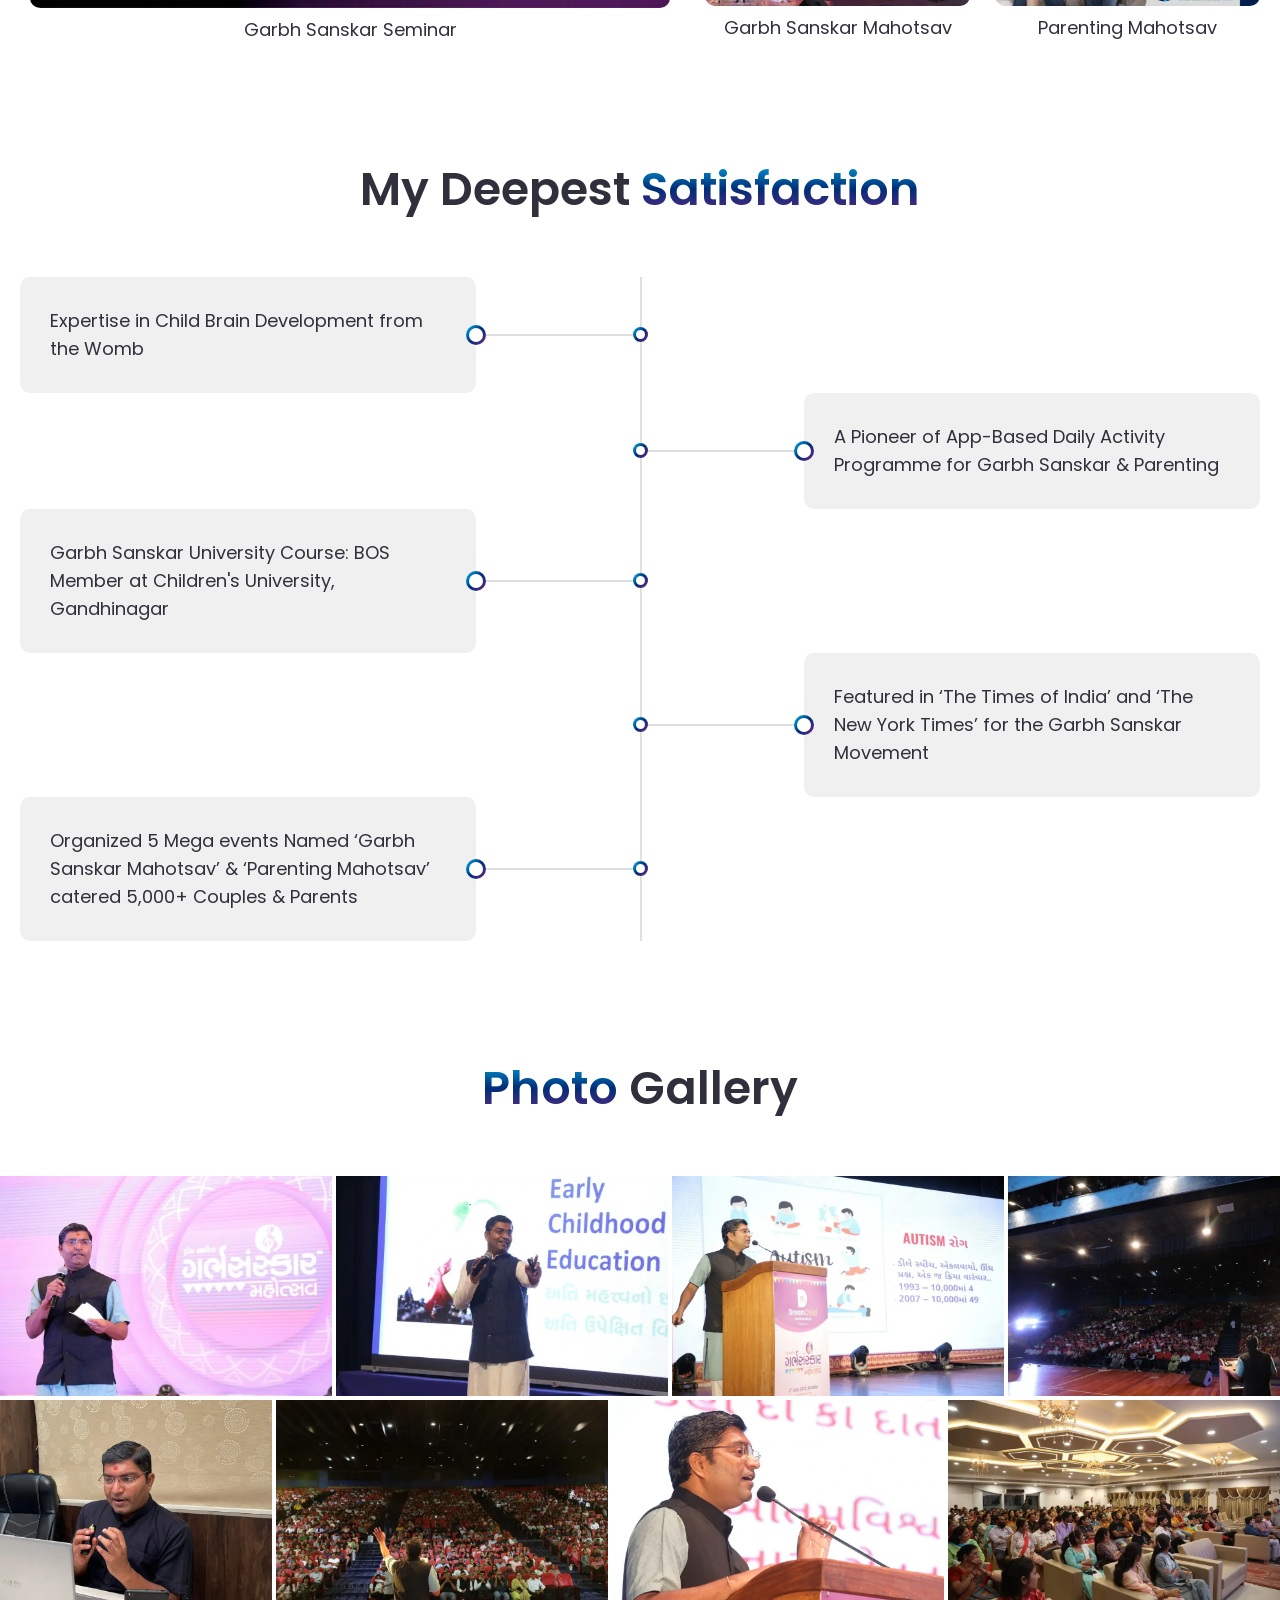
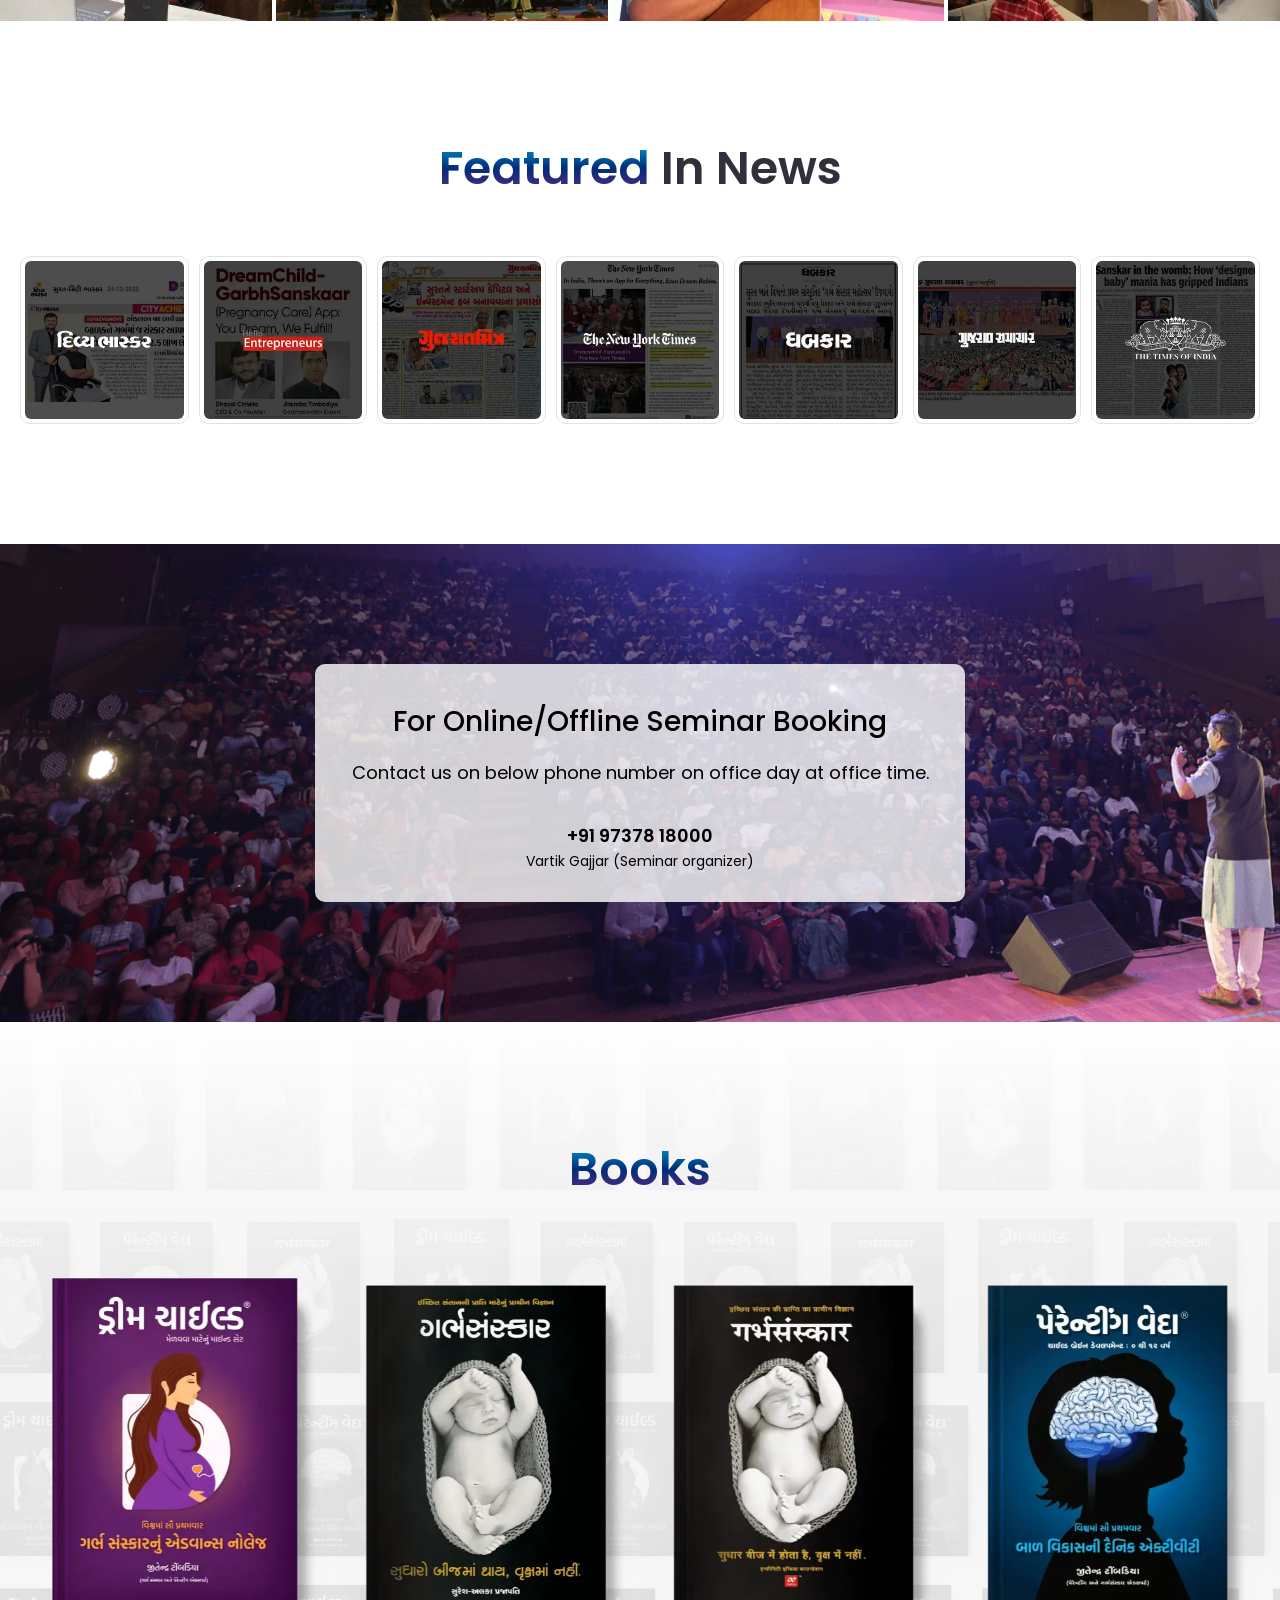
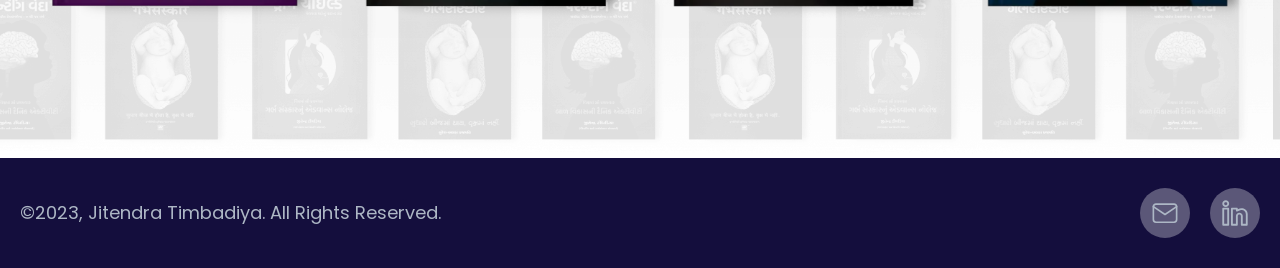
==== commit 8b1dfde9: "Final changes done" ====
--- a/index.html
+++ b/index.html
@@ -9,12 +9,9 @@
     />
     <meta
       property="og:image"
-      content="https://niravdreamchild.github.io/JTWebsite/img/opengraph.webp"
+      content="https://www.jitendratimbadiya.com/img/opengraph.webp"
     />
-    <meta
-      property="og:url"
-      content="https://niravdreamchild.github.io/JTWebsite/"
-    />
+    <meta property="og:url" content="https://www.jitendratimbadiya.com/" />
     <meta property="og:type" content="website" />
 
     <meta
@@ -26,7 +23,7 @@
     <link
       rel="icon"
       type="image/png"
-      href="https://niravdreamchild.github.io/JTWebsite/img/favicon.ico"
+      href="https://www.jitendratimbadiya.com/img/favicon.ico"
     />
     <link rel="stylesheet" href="style.css" />
     <link rel="stylesheet" href="responsivestyle.css" />
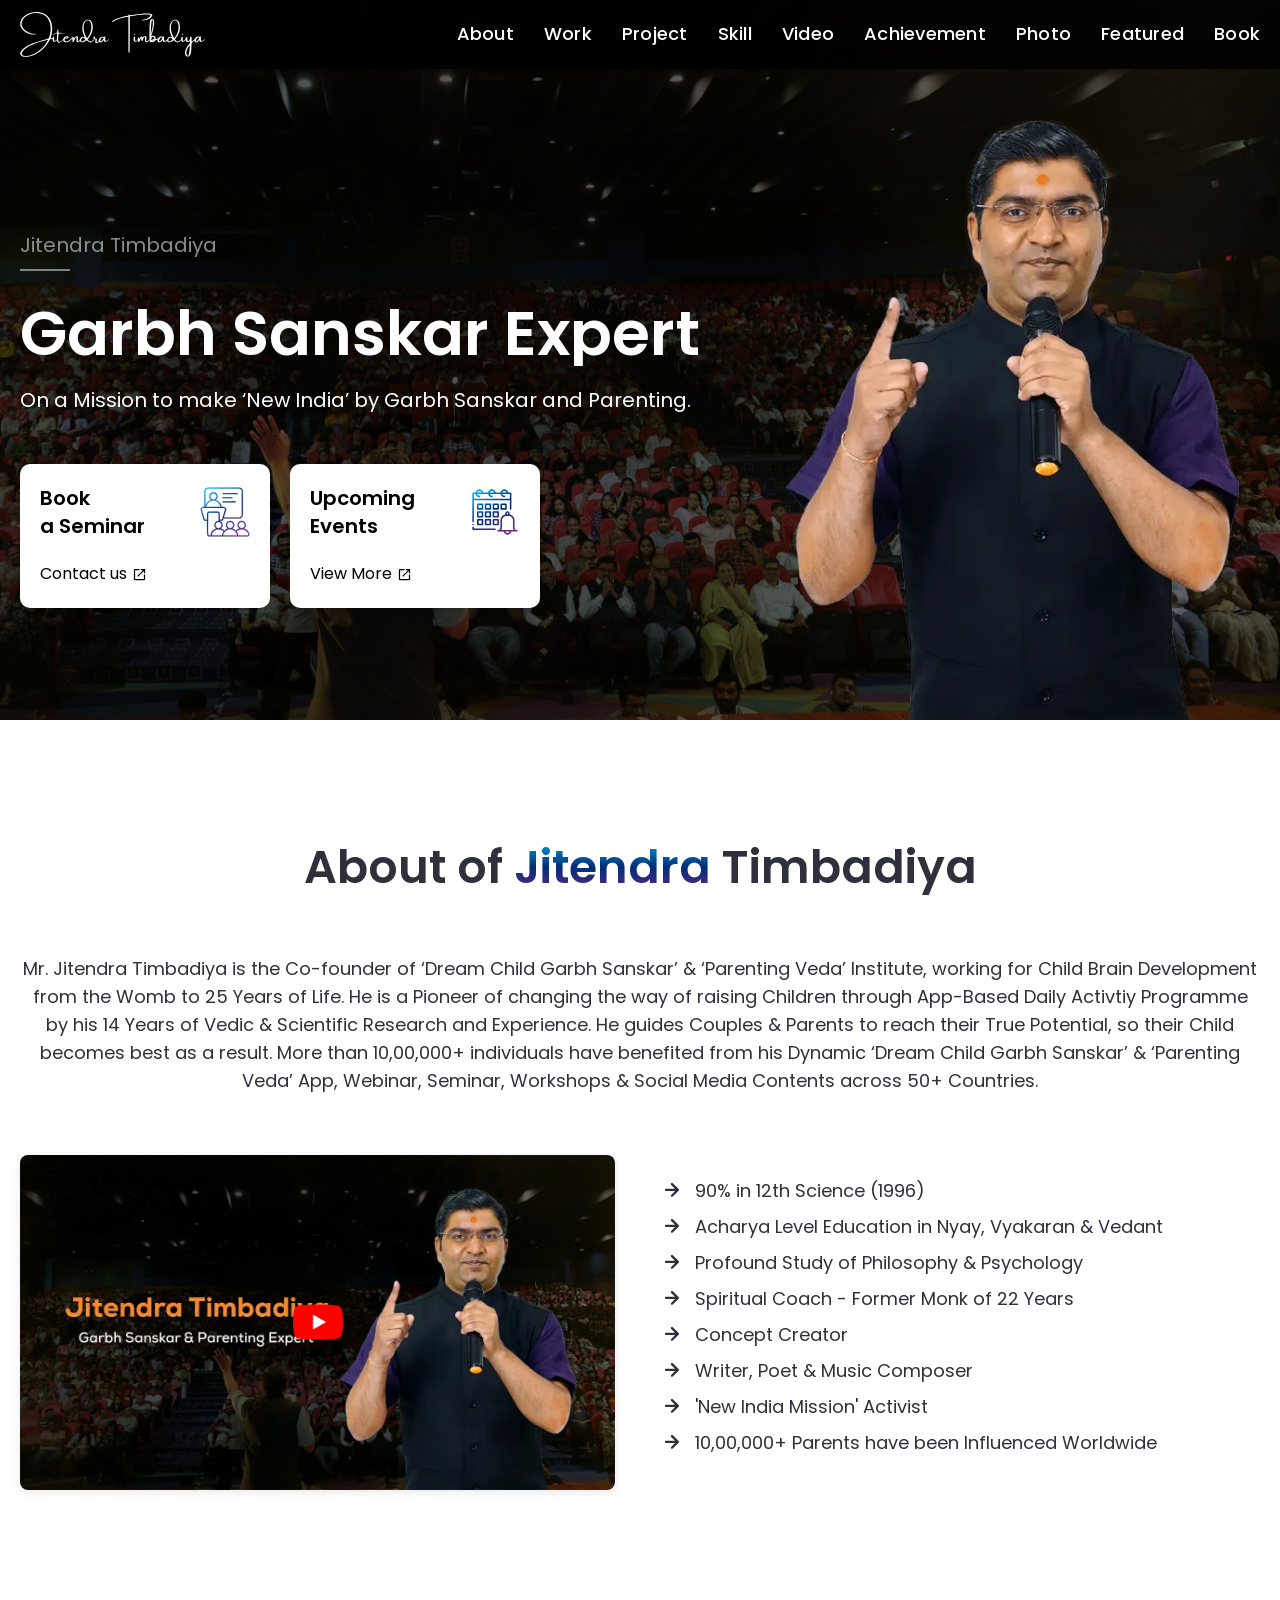
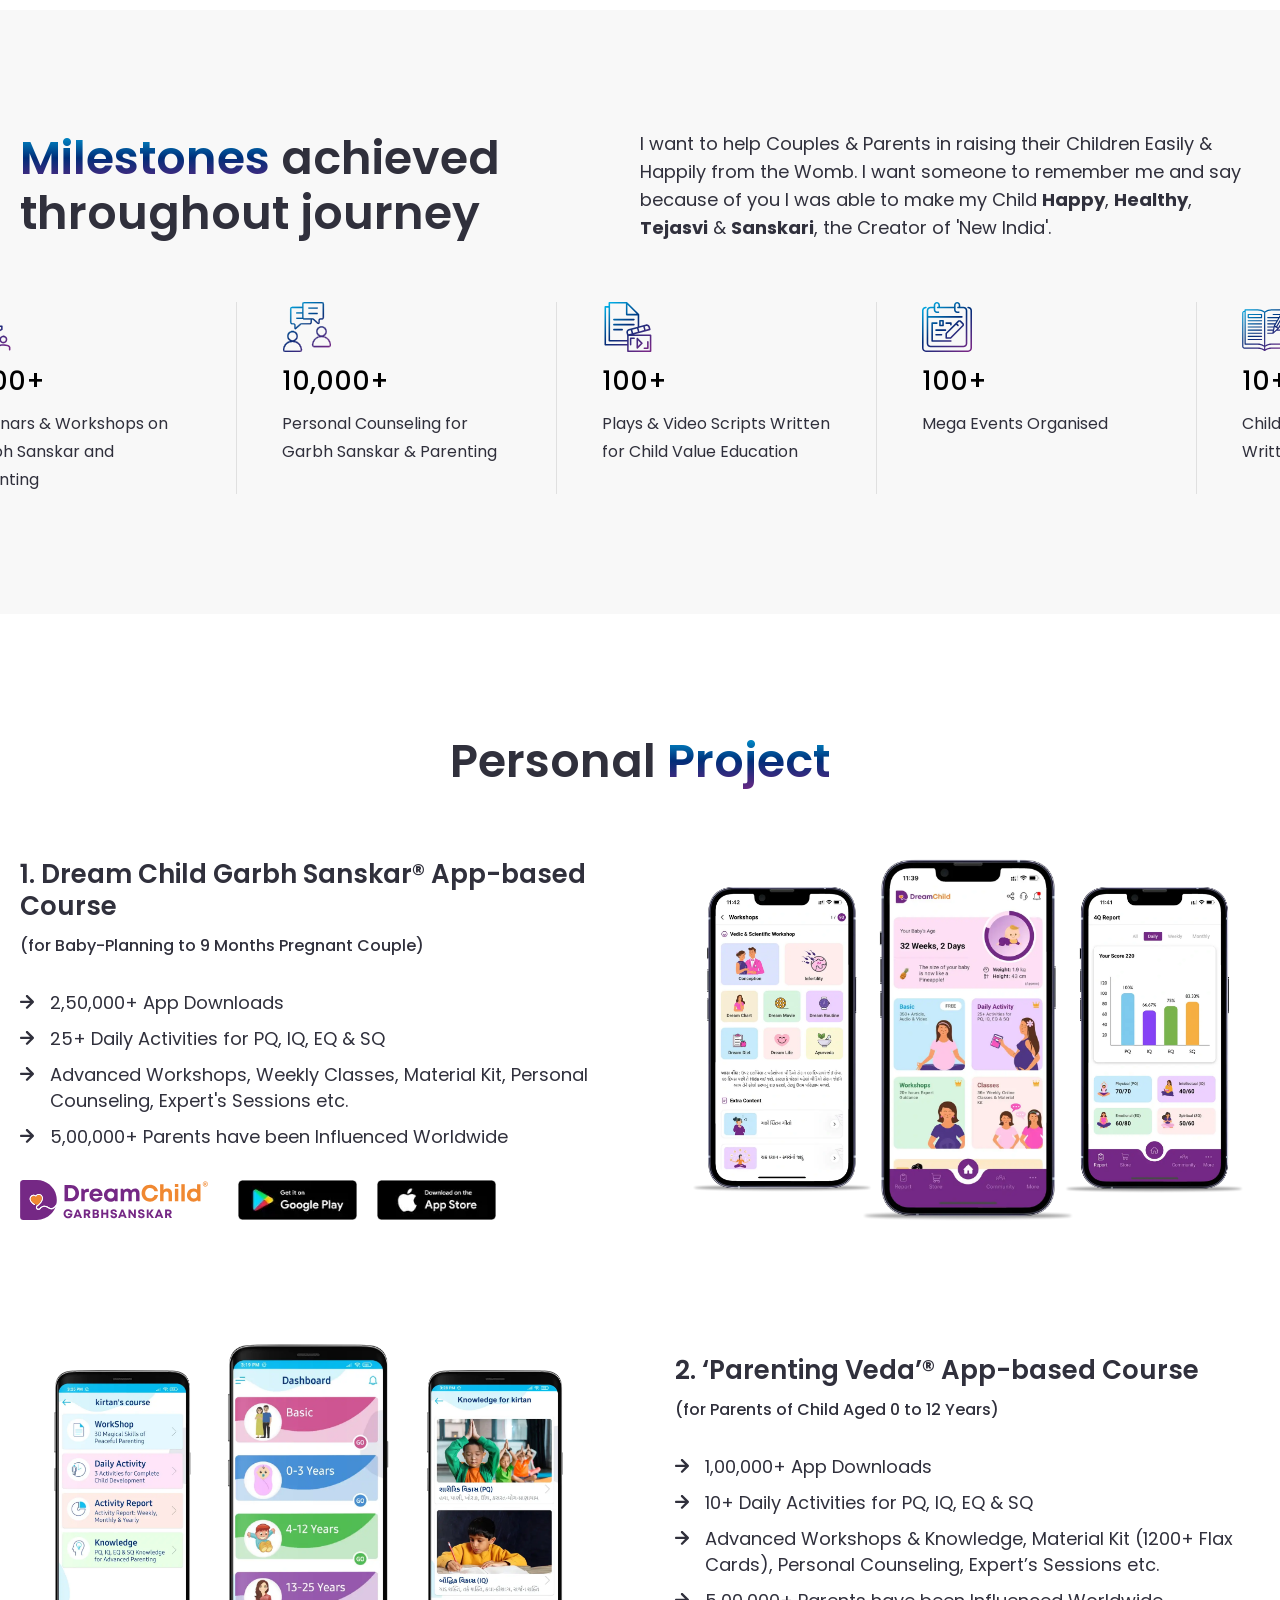
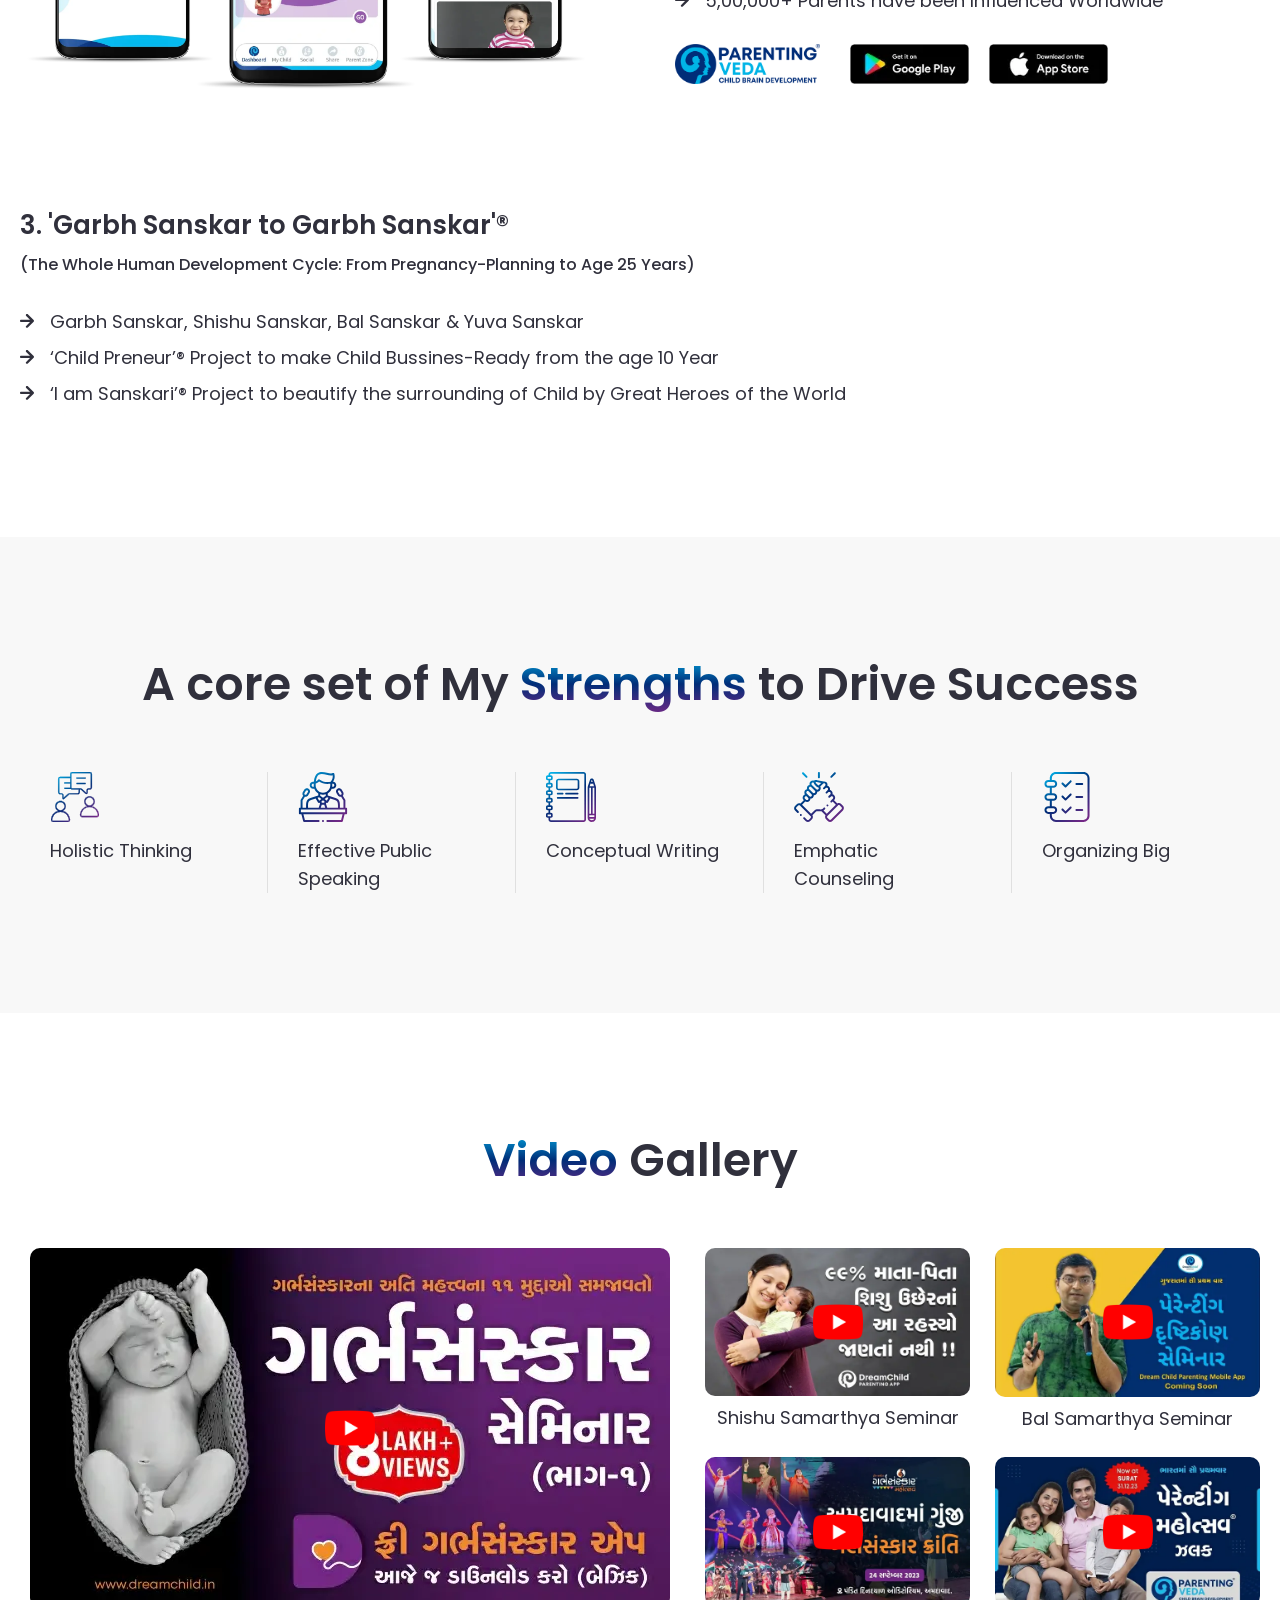
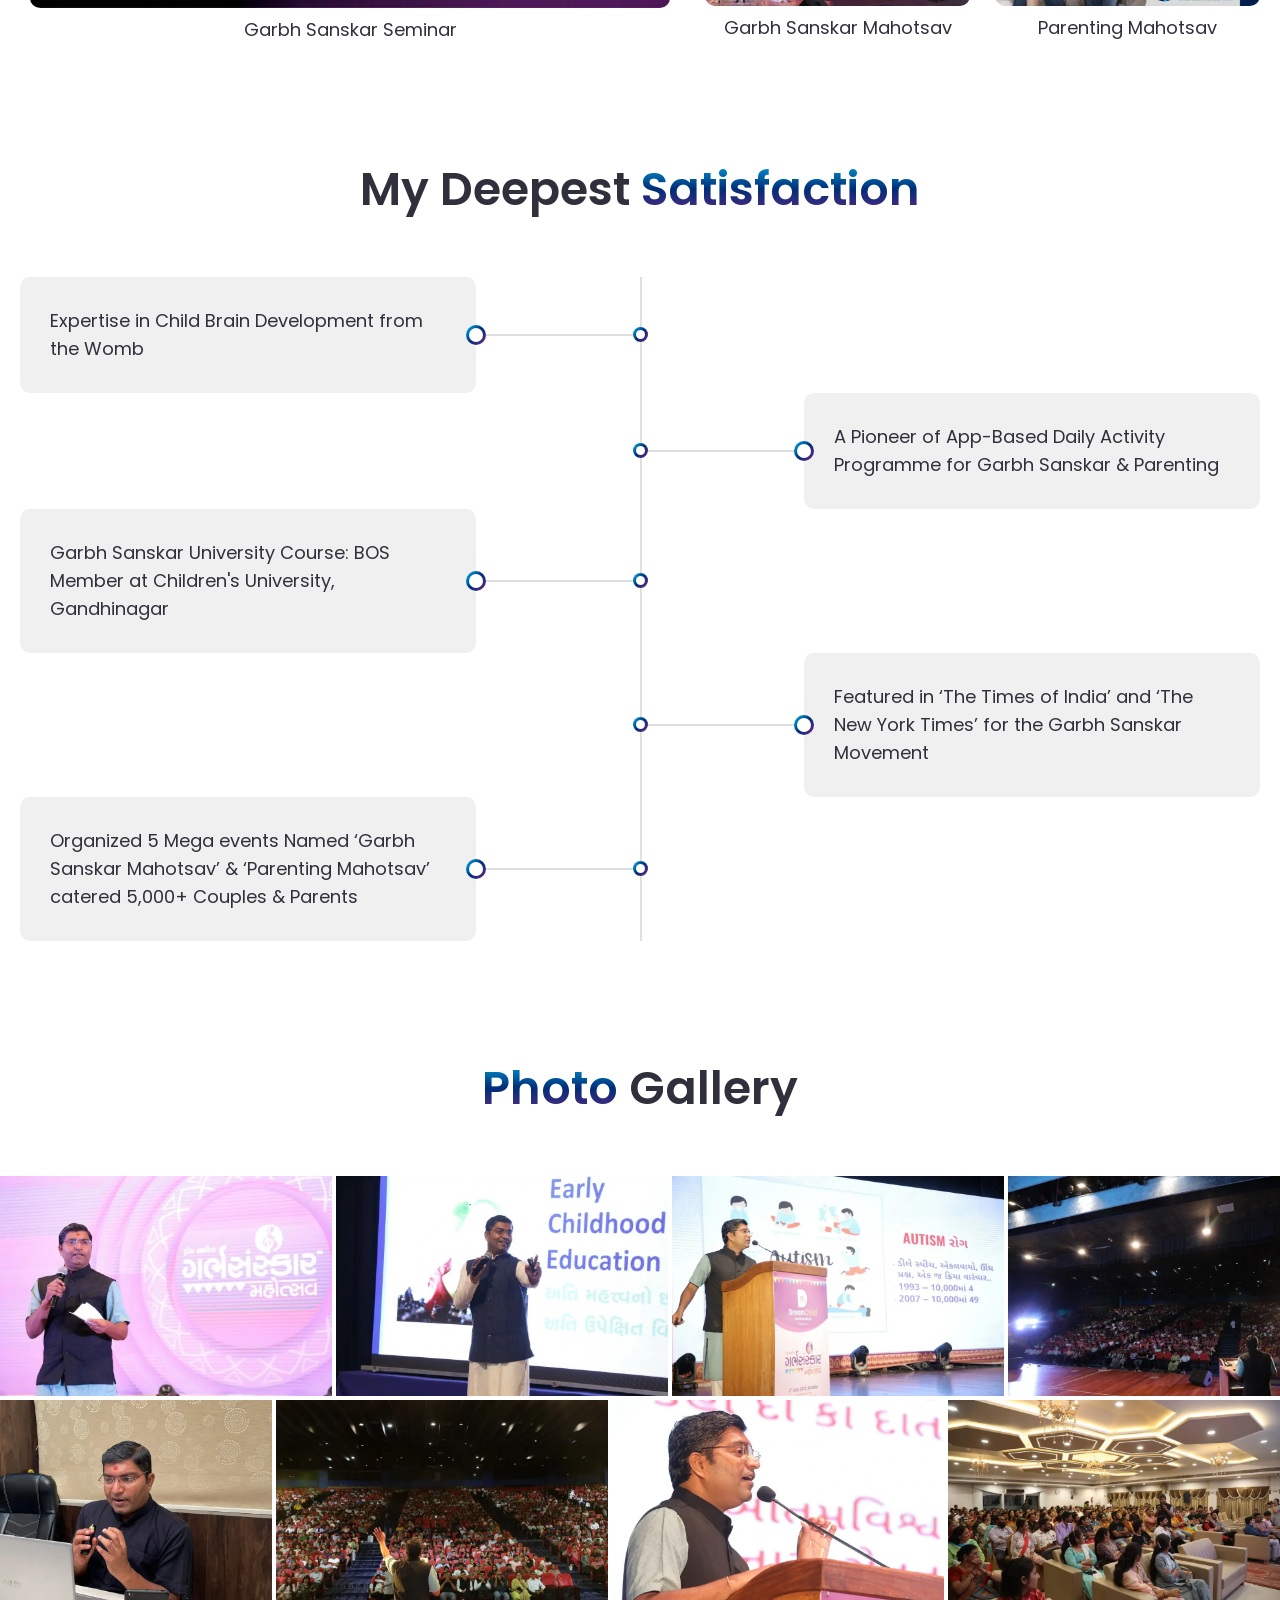
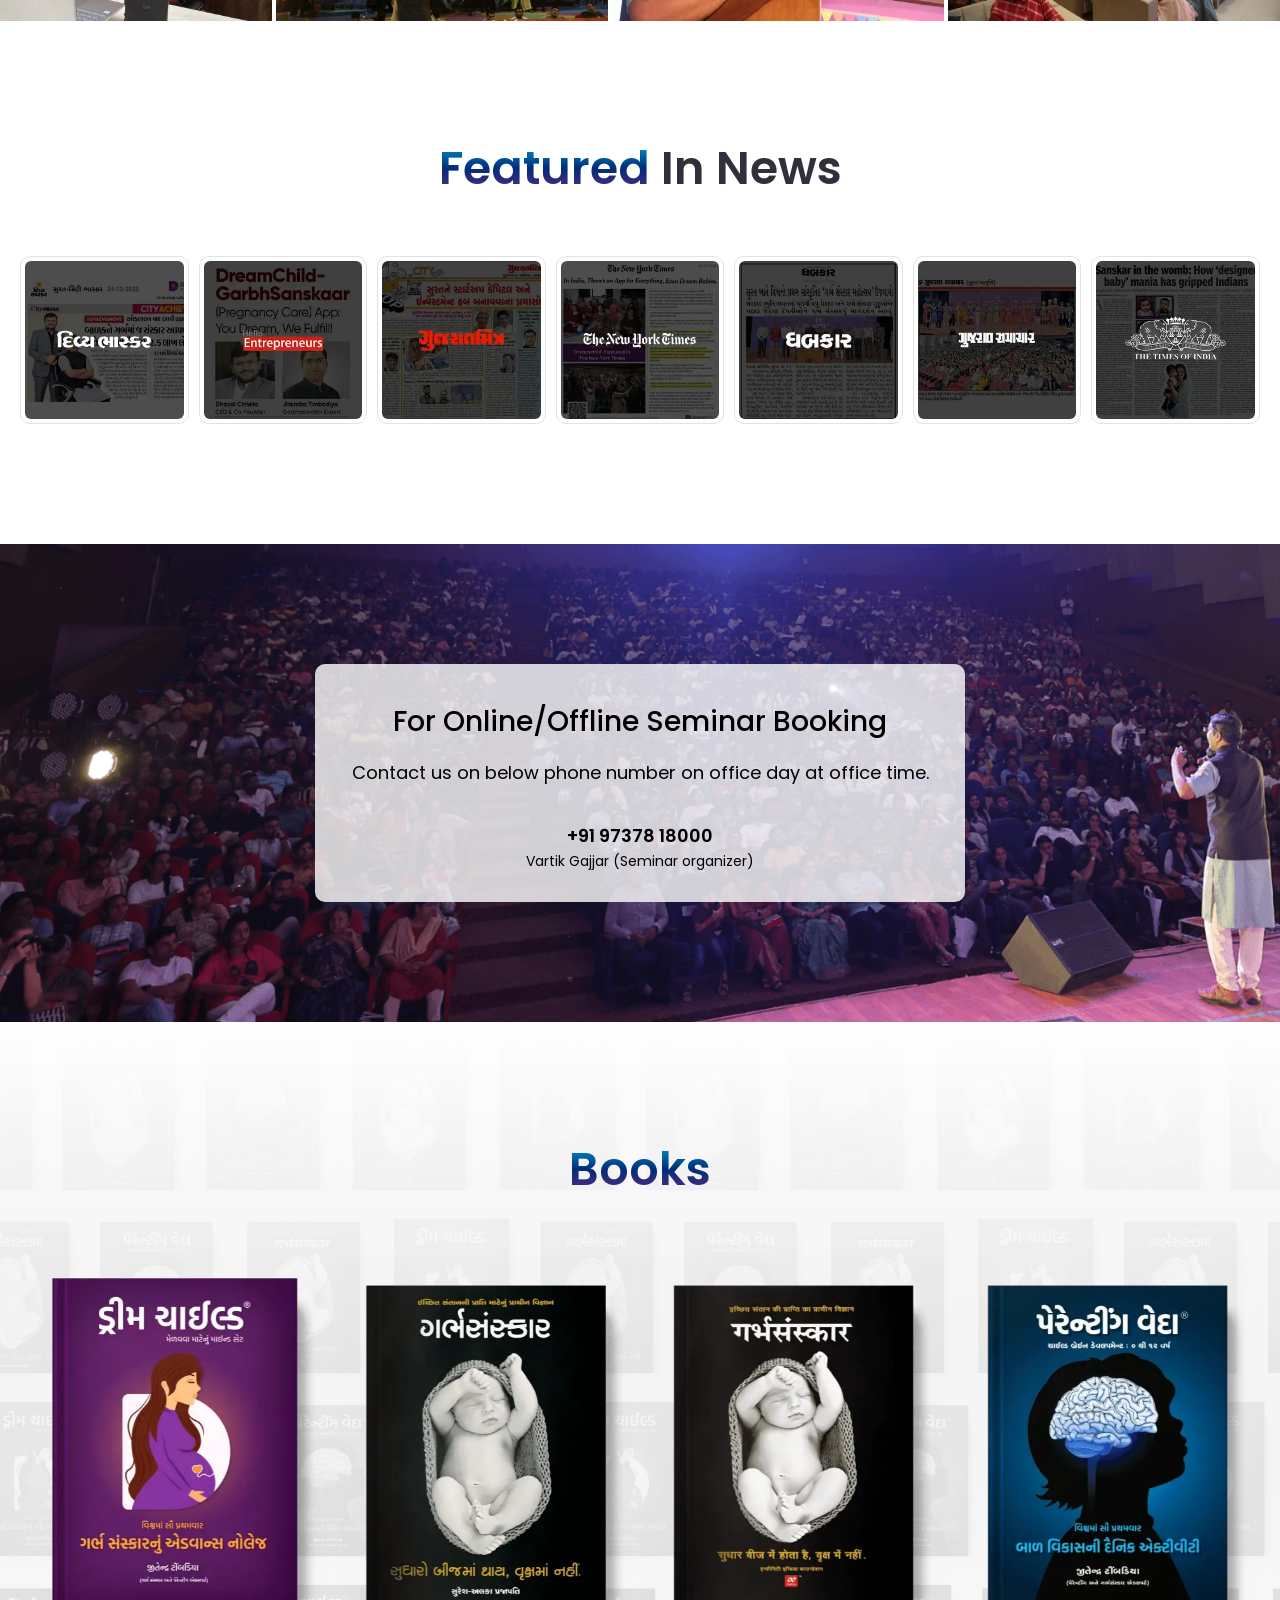
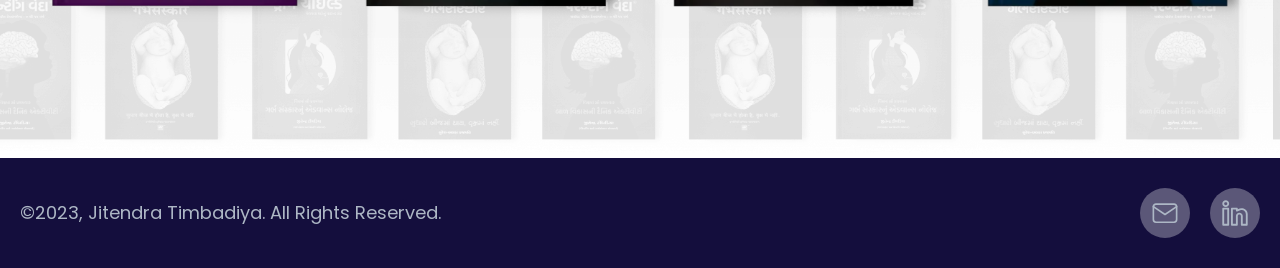
==== commit 3327c3cd: "git testing" ====
--- a/index.html
+++ b/index.html
@@ -9,9 +9,12 @@
     />
     <meta
       property="og:image"
-      content="https://www.jitendratimbadiya.com/img/opengraph.webp"
+      content="https://niravdreamchild.github.io/JTWebsite//img/opengraph.webp"
     />
-    <meta property="og:url" content="https://www.jitendratimbadiya.com/" />
+    <meta
+      property="og:url"
+      content="https://niravdreamchild.github.io/JTWebsite//"
+    />
     <meta property="og:type" content="website" />
 
     <meta
@@ -23,7 +26,7 @@
     <link
       rel="icon"
       type="image/png"
-      href="https://www.jitendratimbadiya.com/img/favicon.ico"
+      href="https://niravdreamchild.github.io/JTWebsite//img/favicon.ico"
     />
     <link rel="stylesheet" href="style.css" />
     <link rel="stylesheet" href="responsivestyle.css" />
